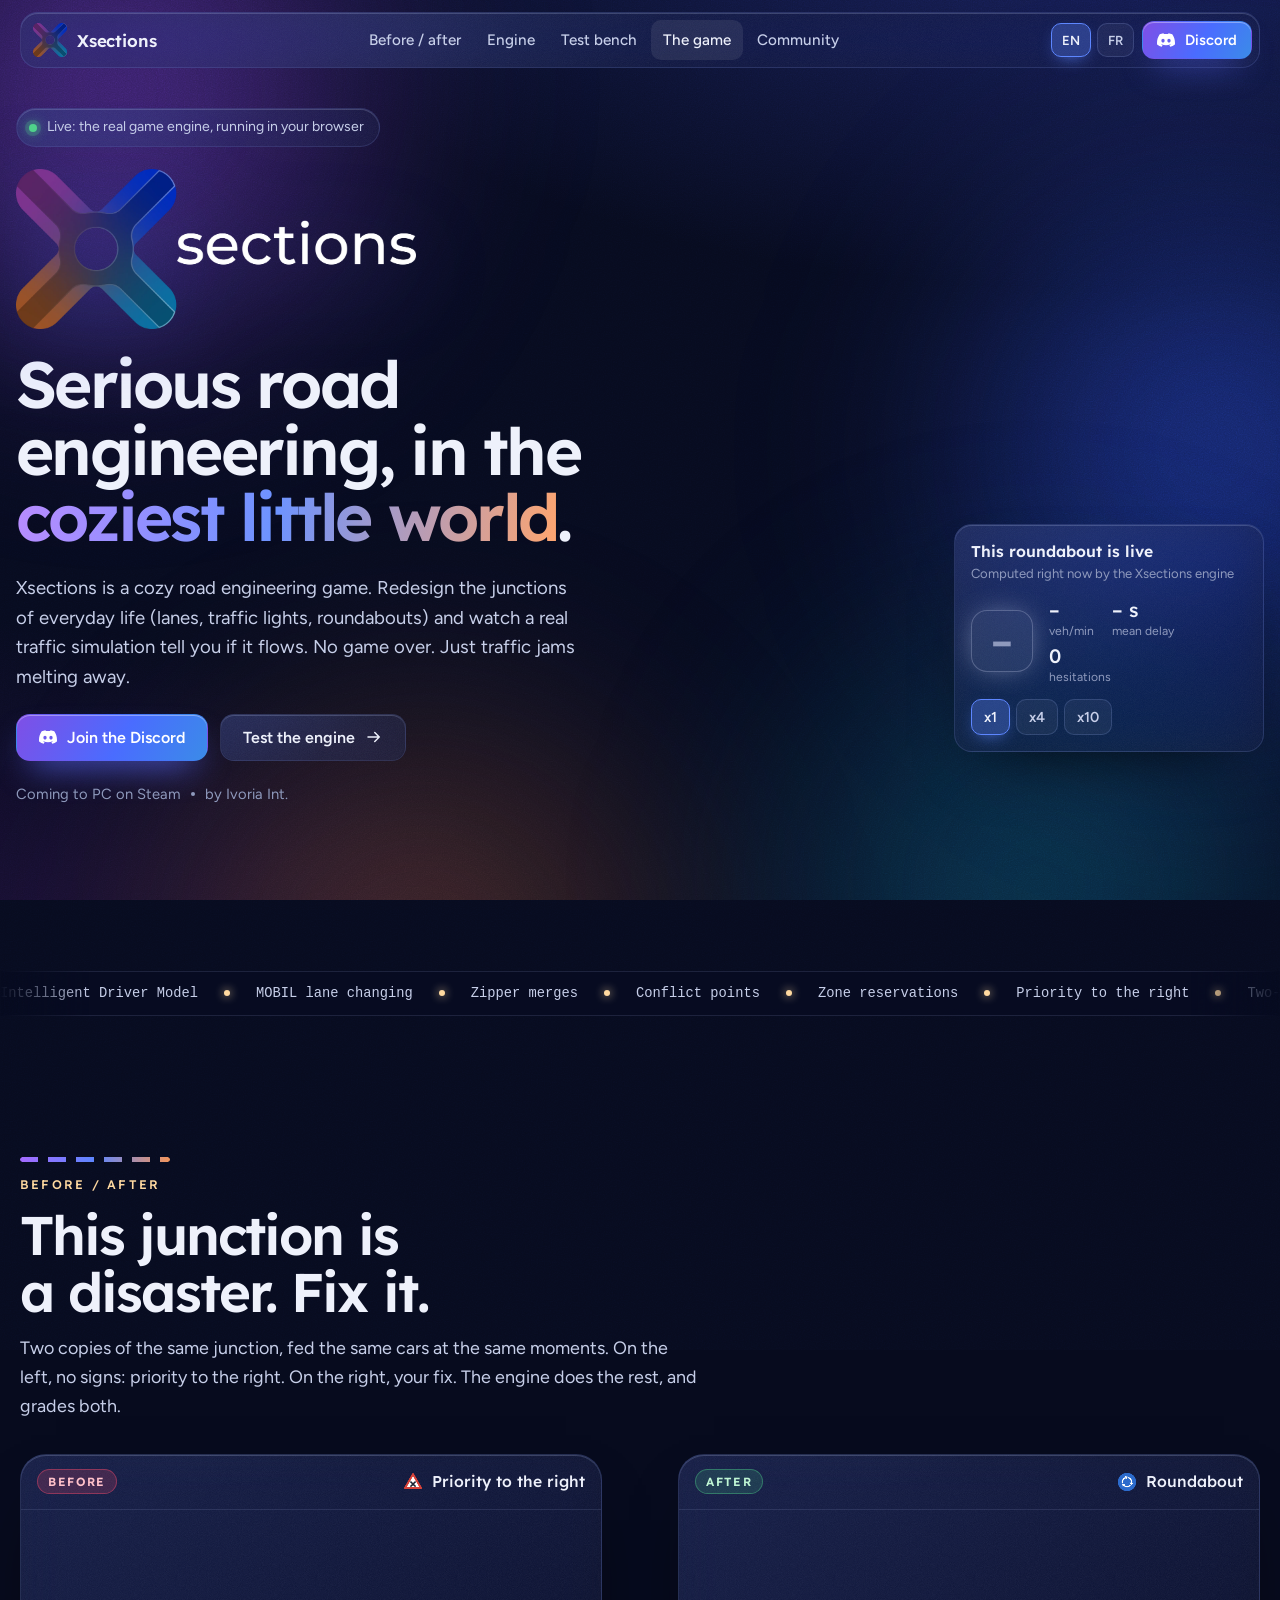
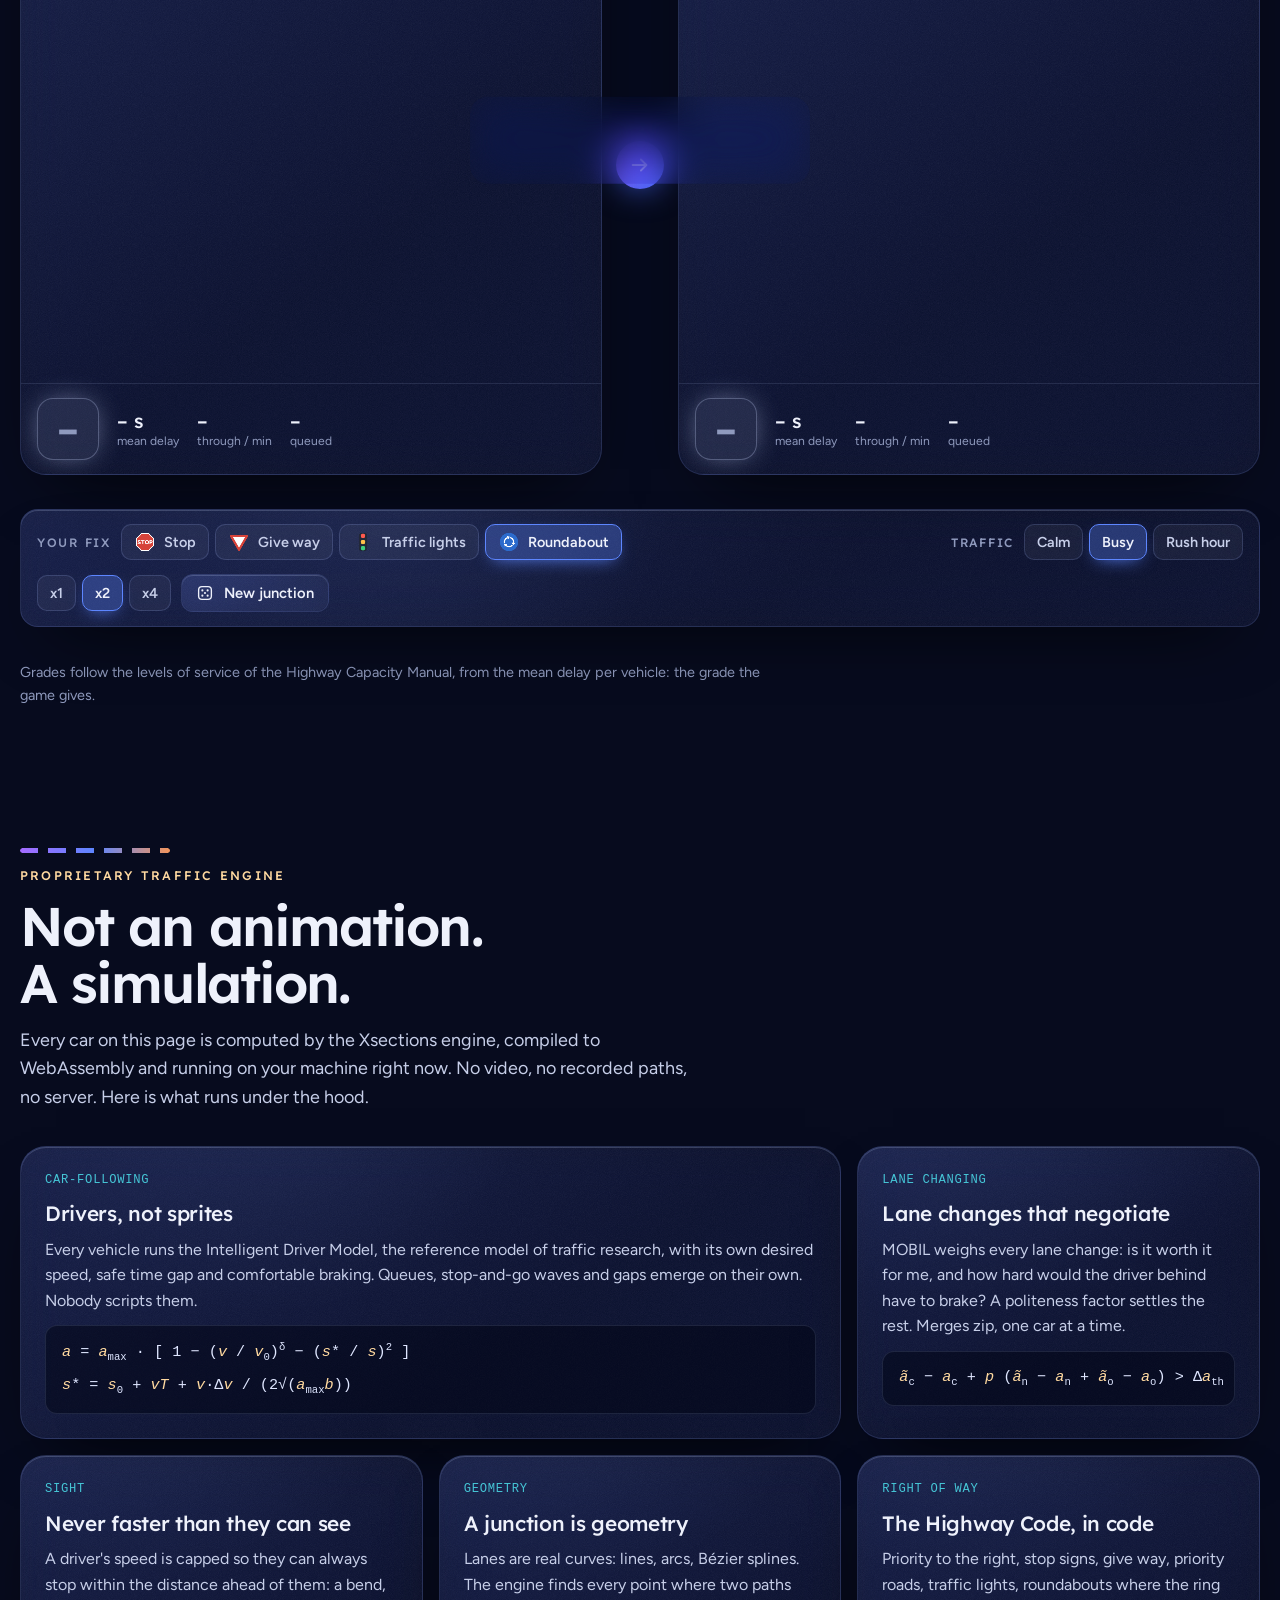
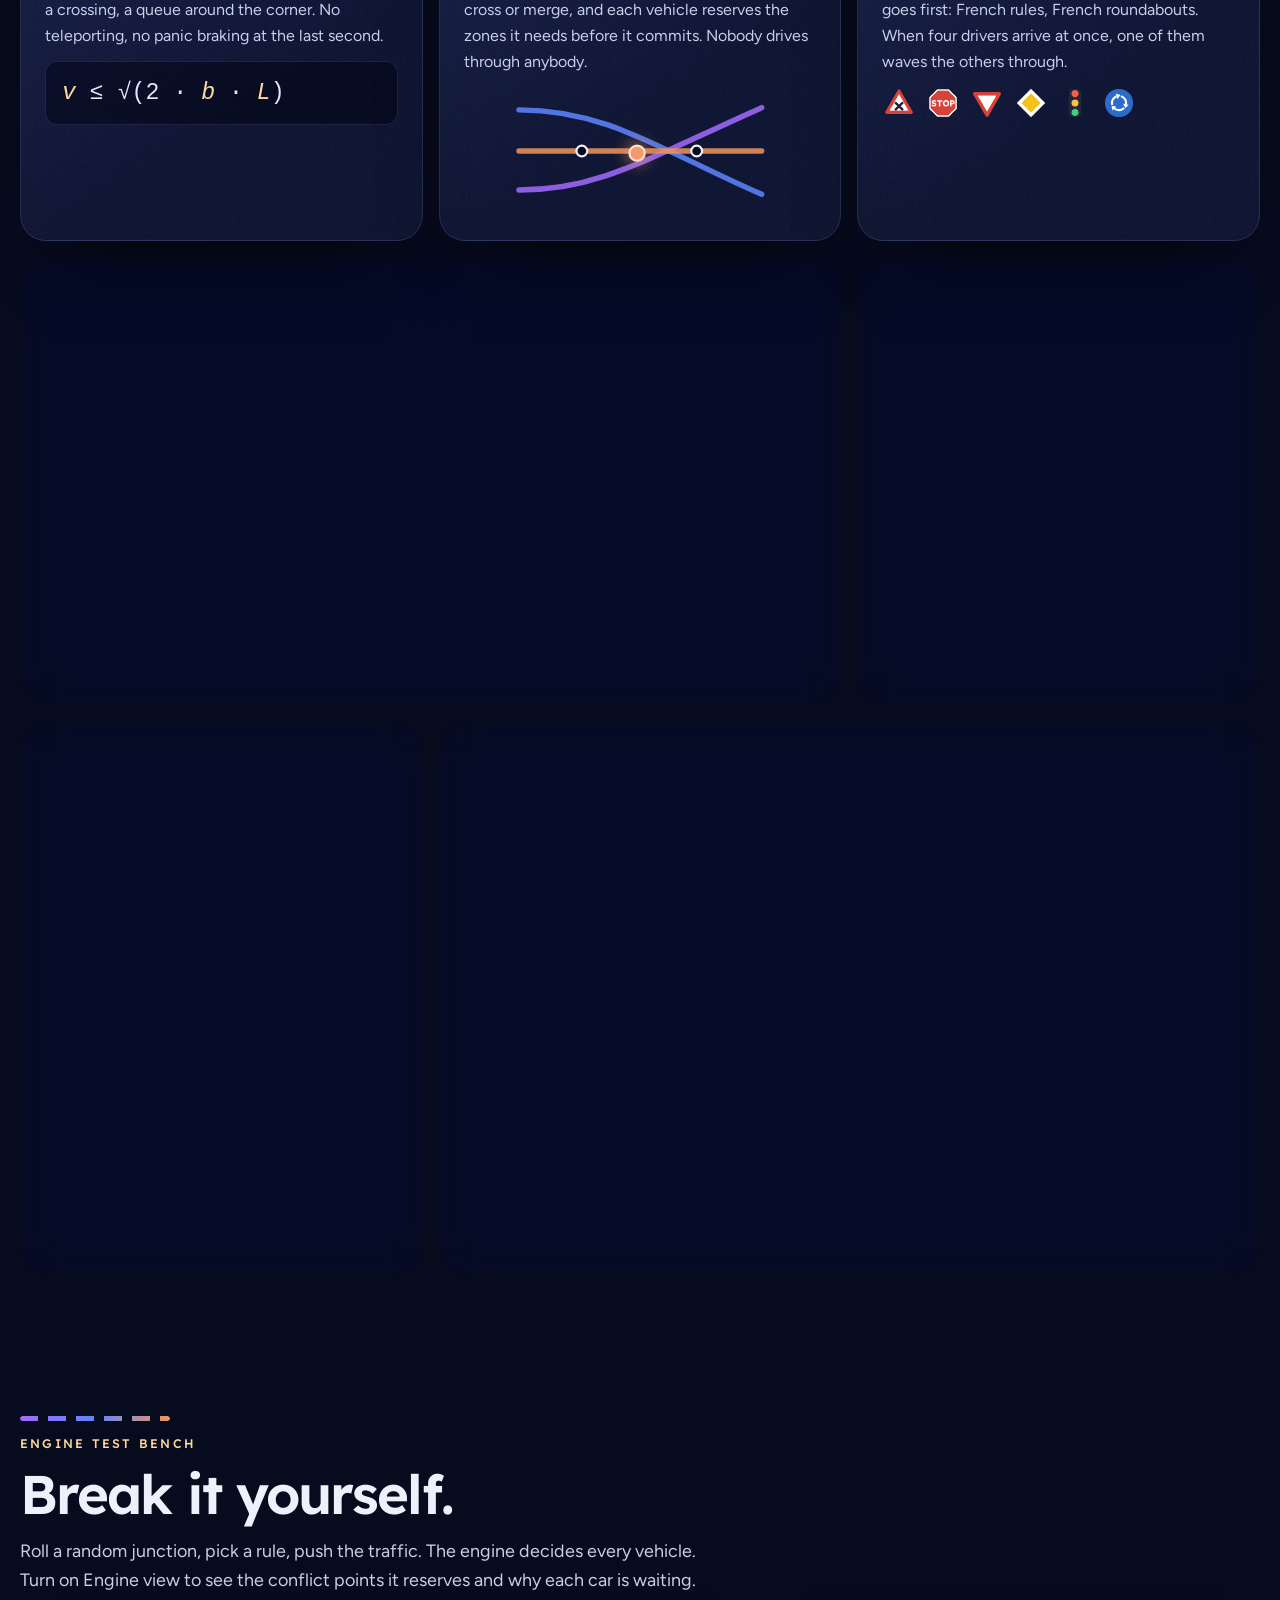
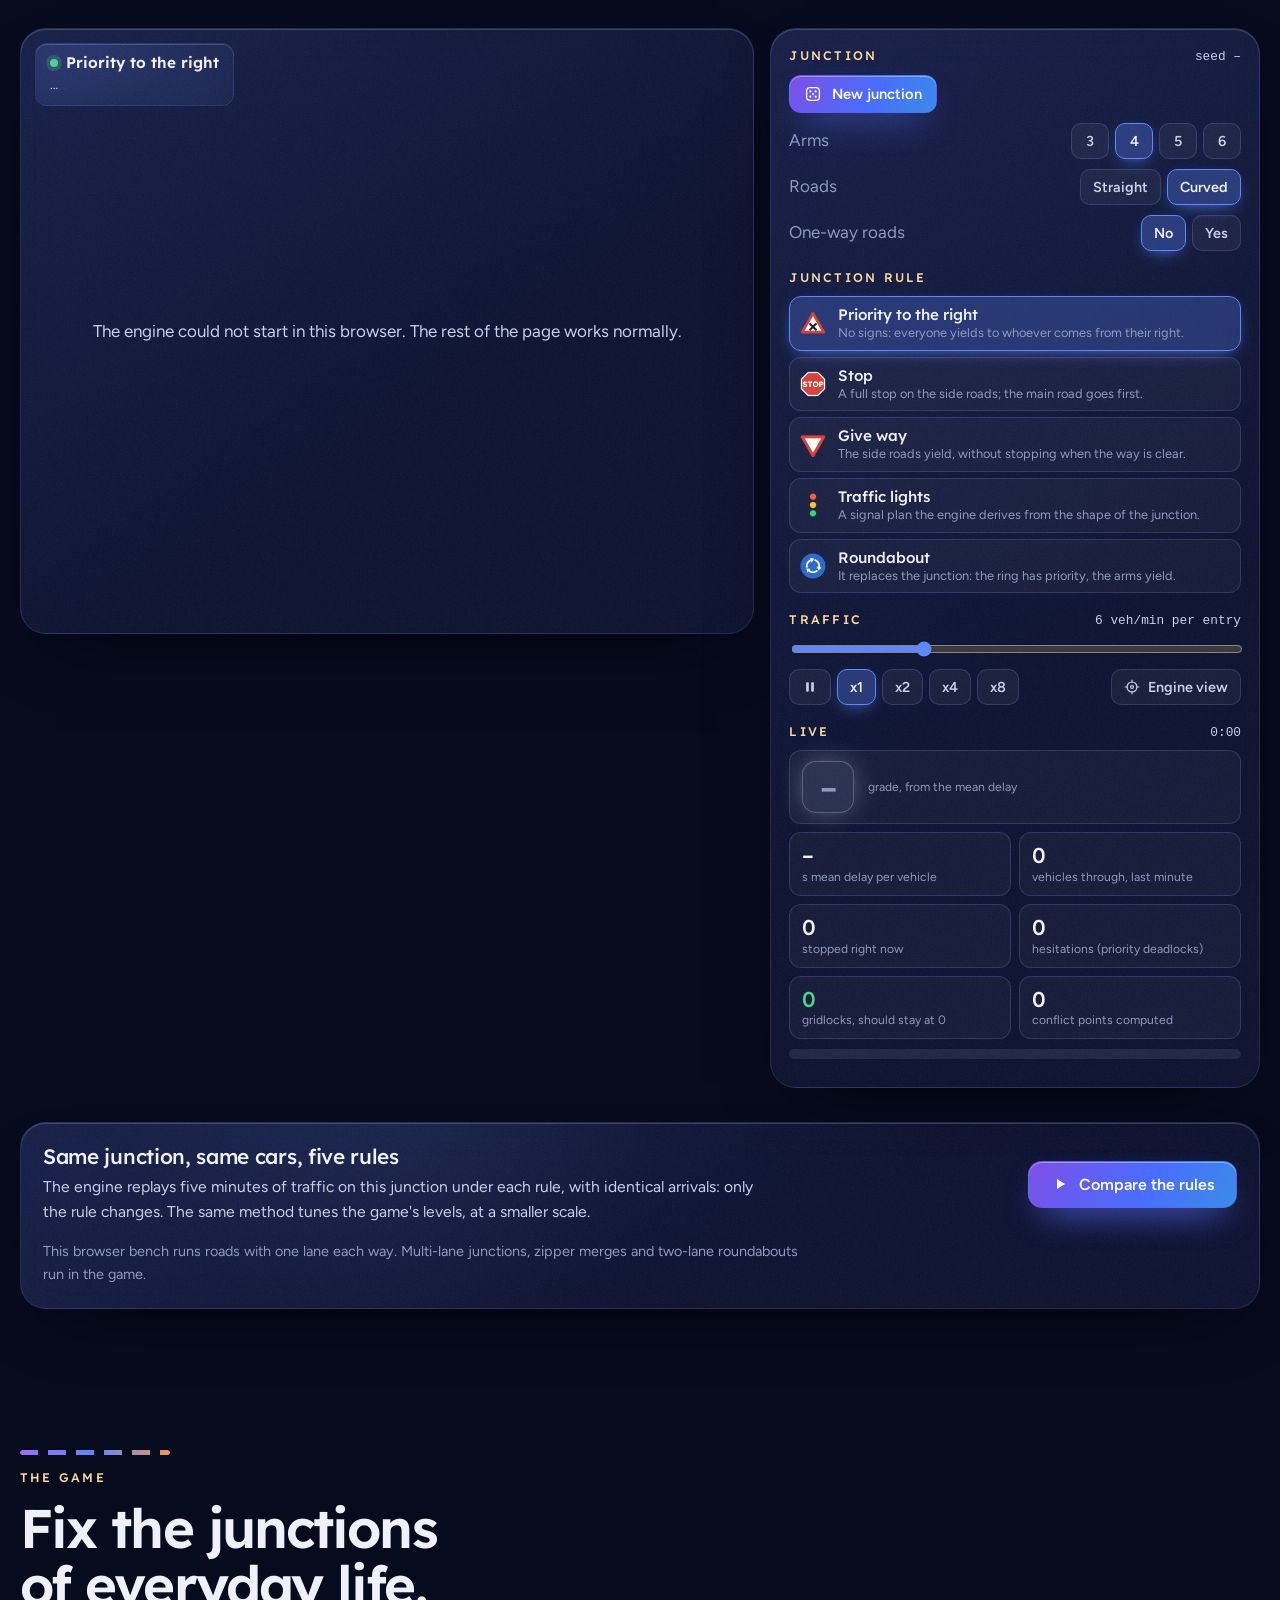
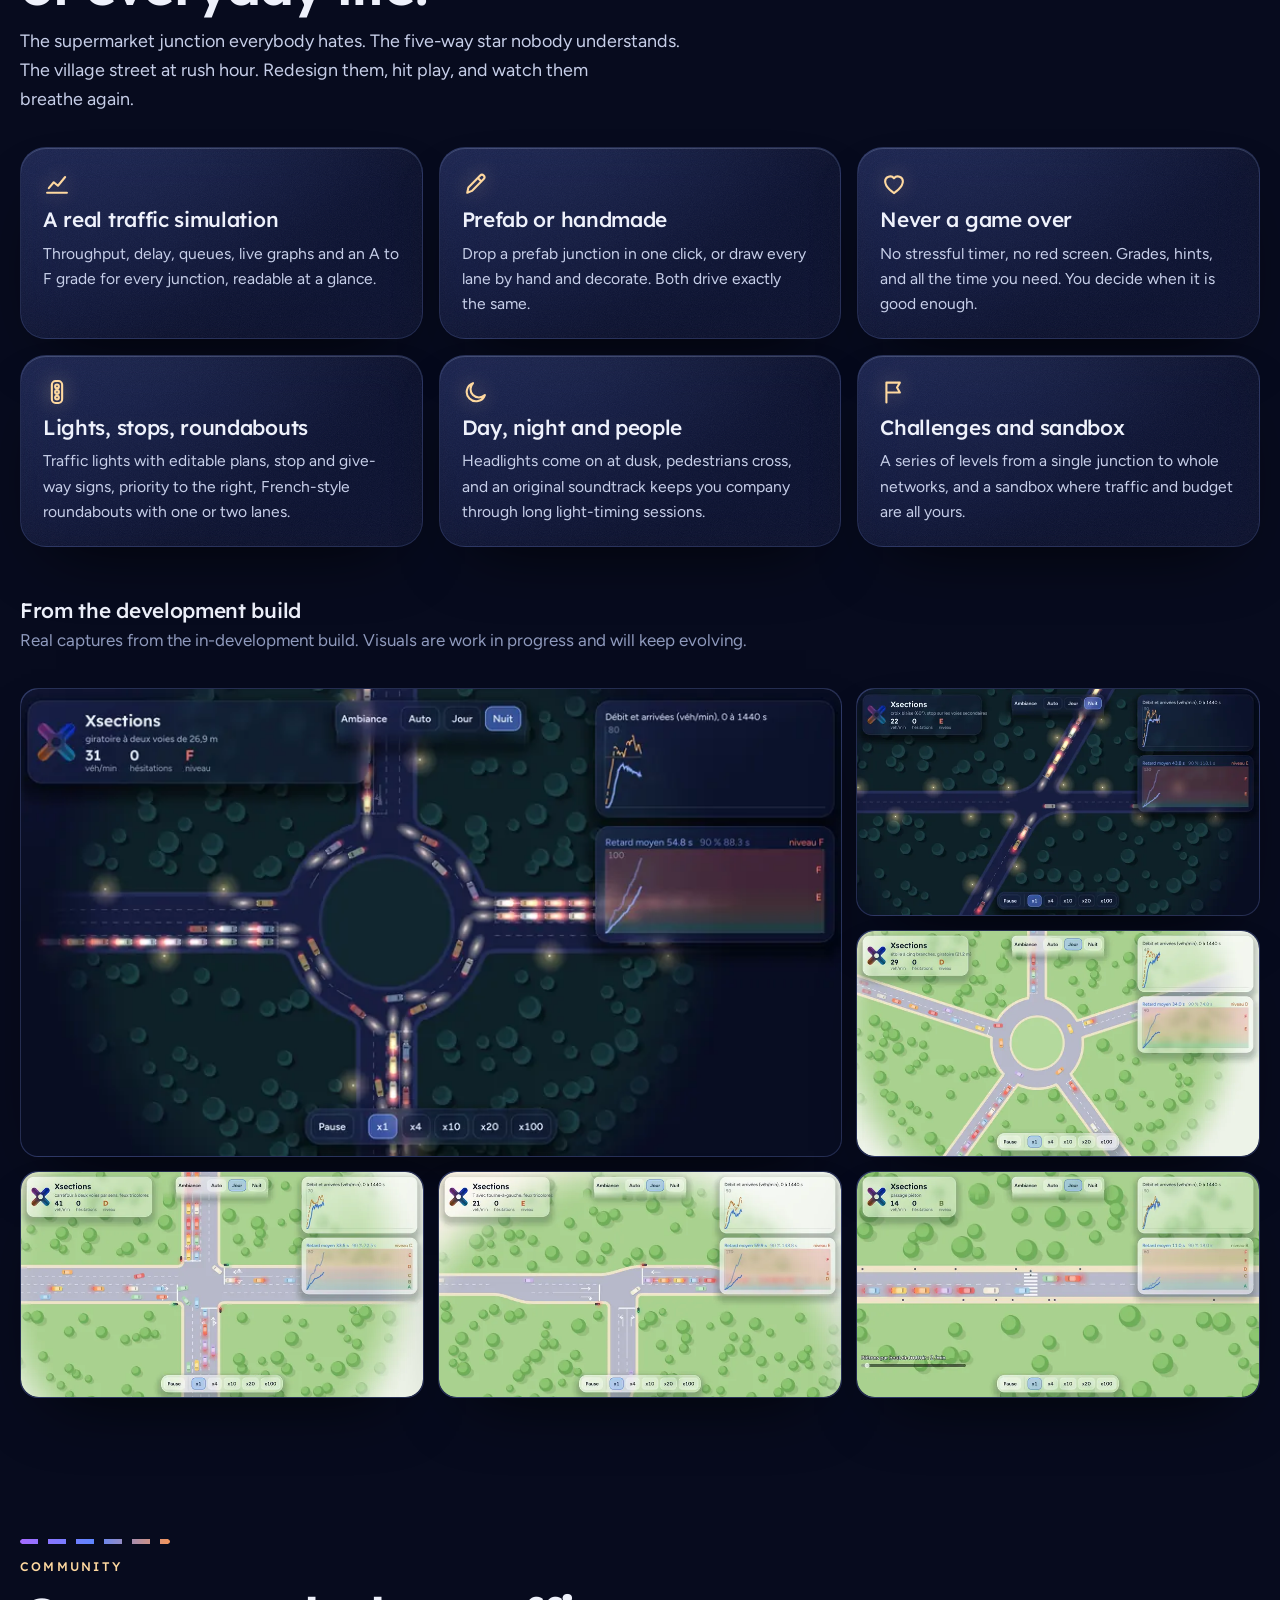
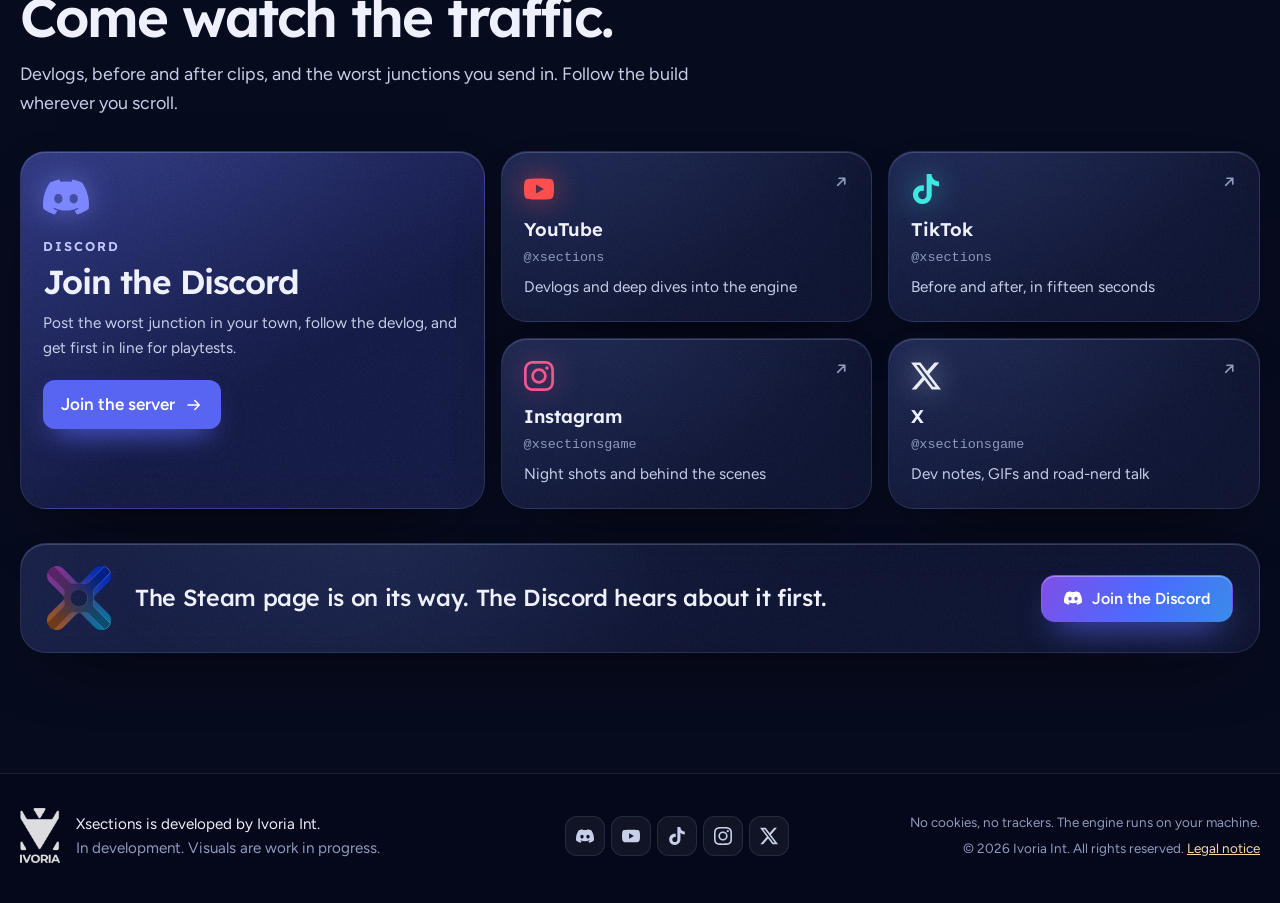
==== index.html @ 9b9a0ca5 "xsections.co" ====
<!doctype html>
<html lang="en">
<head>
<meta charset="utf-8">
<meta name="viewport" content="width=device-width, initial-scale=1, viewport-fit=cover">
<title>Xsections · Serious road engineering, in the coziest little world</title>
<meta name="description" content="A cozy road engineering game powered by a real traffic simulation engine. Redesign everyday junctions and watch the jam melt away. Try the engine live in your browser.">
<meta name="theme-color" content="#070b1e">
<meta name="color-scheme" content="dark">
<link rel="canonical" href="https://xsections.co/">
<link rel="icon" href="favicon.ico" sizes="any">
<link rel="icon" type="image/png" sizes="32x32" href="favicon-32.png">
<link rel="apple-touch-icon" href="apple-touch-icon.png">
<link rel="manifest" href="site.webmanifest">
<meta property="og:type" content="website">
<meta property="og:site_name" content="Xsections">
<meta property="og:title" content="Xsections">
<meta property="og:description" content="Serious road engineering, in the coziest little world. Try the real traffic engine live in your browser.">
<meta property="og:url" content="https://xsections.co/">
<meta property="og:image" content="https://xsections.co/img/og-image.jpg">
<meta property="og:image:width" content="1200">
<meta property="og:image:height" content="630">
<meta property="og:image:alt" content="The Xsections logo over a two-lane roundabout at night">
<meta property="og:locale" content="en_US">
<meta property="og:locale:alternate" content="fr_FR">
<meta name="twitter:card" content="summary_large_image">
<meta name="twitter:site" content="@xsectionsgame">
<link rel="preload" href="fonts/lexend-latin-normal.woff2" as="font" type="font/woff2" crossorigin>
<link rel="preload" href="fonts/figtree-latin-normal.woff2" as="font" type="font/woff2" crossorigin>
<link rel="stylesheet" href="assets/site.css">
<script type="application/ld+json">{"@context": "https://schema.org", "@type": "VideoGame", "name": "Xsections", "url": "https://xsections.co/", "image": "https://xsections.co/img/og-image.jpg", "description": "A cozy road engineering game powered by a real traffic simulation engine. Redesign everyday junctions and watch the jam melt away. Try the engine live in your browser.", "genre": ["Simulation", "Puzzle", "Strategy"], "gamePlatform": "PC", "operatingSystem": "Windows", "inLanguage": ["en", "fr"], "author": {"@type": "Organization", "name": "Ivoria Int."}, "publisher": {"@type": "Organization", "name": "Ivoria Int."}, "sameAs": ["https://www.youtube.com/@xsections", "https://www.tiktok.com/@xsections", "https://www.instagram.com/xsectionsgame/", "https://x.com/xsectionsgame", "https://discord.gg/GJtPFErEtj"]}</script>
<script src="config.js"></script>
<script src="assets/i18n.js" defer></script>
<script src="assets/site.js" defer></script>
</head>
<body>
<svg class="defs" aria-hidden="true" focusable="false">
  <defs>
    <symbol id="b-youtube" viewBox="0 0 24 24"><path fill="currentColor" d="M23.498 6.186a3.016 3.016 0 0 0-2.122-2.136C19.505 3.545 12 3.545 12 3.545s-7.505 0-9.377.505A3.017 3.017 0 0 0 .502 6.186C0 8.07 0 12 0 12s0 3.93.502 5.814a3.016 3.016 0 0 0 2.122 2.136c1.871.505 9.376.505 9.376.505s7.505 0 9.377-.505a3.015 3.015 0 0 0 2.122-2.136C24 15.93 24 12 24 12s0-3.93-.502-5.814zM9.545 15.568V8.432L15.818 12l-6.273 3.568z"/></symbol>
<symbol id="b-instagram" viewBox="0 0 24 24"><path fill="currentColor" d="M7.0301.084c-1.2768.0602-2.1487.264-2.911.5634-.7888.3075-1.4575.72-2.1228 1.3877-.6652.6677-1.075 1.3368-1.3802 2.127-.2954.7638-.4956 1.6365-.552 2.914-.0564 1.2775-.0689 1.6882-.0626 4.947.0062 3.2586.0206 3.6671.0825 4.9473.061 1.2765.264 2.1482.5635 2.9107.308.7889.72 1.4573 1.388 2.1228.6679.6655 1.3365 1.0743 2.1285 1.38.7632.295 1.6361.4961 2.9134.552 1.2773.056 1.6884.069 4.9462.0627 3.2578-.0062 3.668-.0207 4.9478-.0814 1.28-.0607 2.147-.2652 2.9098-.5633.7889-.3086 1.4578-.72 2.1228-1.3881.665-.6682 1.0745-1.3378 1.3795-2.1284.2957-.7632.4966-1.636.552-2.9124.056-1.2809.0692-1.6898.063-4.948-.0063-3.2583-.021-3.6668-.0817-4.9465-.0607-1.2797-.264-2.1487-.5633-2.9117-.3084-.7889-.72-1.4568-1.3876-2.1228C21.2982 1.33 20.628.9208 19.8378.6165 19.074.321 18.2017.1197 16.9244.0645 15.6471.0093 15.236-.005 11.977.0014 8.718.0076 8.31.0215 7.0301.0839m.1402 21.6932c-1.17-.0509-1.8053-.2453-2.2287-.408-.5606-.216-.96-.4771-1.3819-.895-.422-.4178-.6811-.8186-.9-1.378-.1644-.4234-.3624-1.058-.4171-2.228-.0595-1.2645-.072-1.6442-.079-4.848-.007-3.2037.0053-3.583.0607-4.848.05-1.169.2456-1.805.408-2.2282.216-.5613.4762-.96.895-1.3816.4188-.4217.8184-.6814 1.3783-.9003.423-.1651 1.0575-.3614 2.227-.4171 1.2655-.06 1.6447-.072 4.848-.079 3.2033-.007 3.5835.005 4.8495.0608 1.169.0508 1.8053.2445 2.228.408.5608.216.96.4754 1.3816.895.4217.4194.6816.8176.9005 1.3787.1653.4217.3617 1.056.4169 2.2263.0602 1.2655.0739 1.645.0796 4.848.0058 3.203-.0055 3.5834-.061 4.848-.051 1.17-.245 1.8055-.408 2.2294-.216.5604-.4763.96-.8954 1.3814-.419.4215-.8181.6811-1.3783.9-.4224.1649-1.0577.3617-2.2262.4174-1.2656.0595-1.6448.072-4.8493.079-3.2045.007-3.5825-.006-4.848-.0608M16.953 5.5864A1.44 1.44 0 1 0 18.39 4.144a1.44 1.44 0 0 0-1.437 1.4424M5.8385 12.012c.0067 3.4032 2.7706 6.1557 6.173 6.1493 3.4026-.0065 6.157-2.7701 6.1506-6.1733-.0065-3.4032-2.771-6.1565-6.174-6.1498-3.403.0067-6.156 2.771-6.1496 6.1738M8 12.0077a4 4 0 1 1 4.008 3.9921A3.9996 3.9996 0 0 1 8 12.0077"/></symbol>
<symbol id="b-tiktok" viewBox="0 0 24 24"><path fill="currentColor" d="M12.525.02c1.31-.02 2.61-.01 3.91-.02.08 1.53.63 3.09 1.75 4.17 1.12 1.11 2.7 1.62 4.24 1.79v4.03c-1.44-.05-2.89-.35-4.2-.97-.57-.26-1.1-.59-1.62-.93-.01 2.92.01 5.84-.02 8.75-.08 1.4-.54 2.79-1.35 3.94-1.31 1.92-3.58 3.17-5.91 3.21-1.43.08-2.86-.31-4.08-1.03-2.02-1.19-3.44-3.37-3.65-5.71-.02-.5-.03-1-.01-1.49.18-1.9 1.12-3.72 2.58-4.96 1.66-1.44 3.98-2.13 6.15-1.72.02 1.48-.04 2.96-.04 4.44-.99-.32-2.15-.23-3.02.37-.63.41-1.11 1.04-1.36 1.75-.21.51-.15 1.07-.14 1.61.24 1.64 1.82 3.02 3.5 2.87 1.12-.01 2.19-.66 2.77-1.61.19-.33.4-.67.41-1.06.1-1.79.06-3.57.07-5.36.01-4.03-.01-8.05.02-12.07z"/></symbol>
<symbol id="b-x" viewBox="0 0 24 24"><path fill="currentColor" d="M18.901 1.153h3.68l-8.04 9.19L24 22.846h-7.406l-5.8-7.584-6.638 7.584H.474l8.6-9.83L0 1.154h7.594l5.243 6.932ZM17.61 20.644h2.039L6.486 3.24H4.298Z"/></symbol>
<symbol id="b-discord" viewBox="0 0 24 24"><path fill="currentColor" d="M20.317 4.3698a19.7913 19.7913 0 00-4.8851-1.5152.0741.0741 0 00-.0785.0371c-.211.3753-.4447.8648-.6083 1.2495-1.8447-.2762-3.68-.2762-5.4868 0-.1636-.3933-.4058-.8742-.6177-1.2495a.077.077 0 00-.0785-.037 19.7363 19.7363 0 00-4.8852 1.515.0699.0699 0 00-.0321.0277C.5334 9.0458-.319 13.5799.0992 18.0578a.0824.0824 0 00.0312.0561c2.0528 1.5076 4.0413 2.4228 5.9929 3.0294a.0777.0777 0 00.0842-.0276c.4616-.6304.8731-1.2952 1.226-1.9942a.076.076 0 00-.0416-.1057c-.6528-.2476-1.2743-.5495-1.8722-.8923a.077.077 0 01-.0076-.1277c.1258-.0943.2517-.1923.3718-.2914a.0743.0743 0 01.0776-.0105c3.9278 1.7933 8.18 1.7933 12.0614 0a.0739.0739 0 01.0785.0095c.1202.099.246.1981.3728.2924a.077.077 0 01-.0066.1276 12.2986 12.2986 0 01-1.873.8914.0766.0766 0 00-.0407.1067c.3604.698.7719 1.3628 1.225 1.9932a.076.076 0 00.0842.0286c1.961-.6067 3.9495-1.5219 6.0023-3.0294a.077.077 0 00.0313-.0552c.5004-5.177-.8382-9.6739-3.5485-13.6604a.061.061 0 00-.0312-.0286zM8.02 15.3312c-1.1825 0-2.1569-1.0857-2.1569-2.419 0-1.3332.9555-2.4189 2.157-2.4189 1.2108 0 2.1757 1.0952 2.1568 2.419 0 1.3332-.9555 2.4189-2.1569 2.4189zm7.9748 0c-1.1825 0-2.1569-1.0857-2.1569-2.419 0-1.3332.9554-2.4189 2.1569-2.4189 1.2108 0 2.1757 1.0952 2.1568 2.419 0 1.3332-.946 2.4189-2.1568 2.4189Z"/></symbol>
<symbol id="b-steam" viewBox="0 0 24 24"><path fill="currentColor" d="M11.979 0C5.678 0 .511 4.86.022 11.037l6.432 2.658c.545-.371 1.203-.59 1.912-.59.063 0 .125.004.188.006l2.861-4.142V8.91c0-2.495 2.028-4.524 4.524-4.524 2.494 0 4.524 2.031 4.524 4.527s-2.03 4.525-4.524 4.525h-.105l-4.076 2.911c0 .052.004.105.004.159 0 1.875-1.515 3.396-3.39 3.396-1.635 0-3.016-1.173-3.331-2.727L.436 15.27C1.862 20.307 6.486 24 11.979 24c6.627 0 11.999-5.373 11.999-12S18.605 0 11.979 0zM7.54 18.21l-1.473-.61c.262.543.714.999 1.314 1.25 1.297.539 2.793-.076 3.332-1.375.263-.63.264-1.319.005-1.949s-.75-1.121-1.377-1.383c-.624-.26-1.29-.249-1.878-.03l1.523.63c.956.4 1.409 1.5 1.009 2.455-.397.957-1.497 1.41-2.454 1.012H7.54zm11.415-9.303c0-1.662-1.353-3.015-3.015-3.015-1.665 0-3.015 1.353-3.015 3.015 0 1.665 1.35 3.015 3.015 3.015 1.663 0 3.015-1.35 3.015-3.015zm-5.273-.005c0-1.252 1.013-2.266 2.265-2.266 1.249 0 2.266 1.014 2.266 2.266 0 1.251-1.017 2.265-2.266 2.265-1.253 0-2.265-1.014-2.265-2.265z"/></symbol>
    <symbol id="i-dice" viewBox="0 0 24 24"><rect x="3.5" y="3.5" width="17" height="17" rx="4.5" fill="none" stroke="currentColor" stroke-width="1.8"/><circle cx="8.5" cy="8.5" r="1.4" fill="currentColor"/><circle cx="15.5" cy="8.5" r="1.4" fill="currentColor"/><circle cx="12" cy="12" r="1.4" fill="currentColor"/><circle cx="8.5" cy="15.5" r="1.4" fill="currentColor"/><circle cx="15.5" cy="15.5" r="1.4" fill="currentColor"/></symbol>
    <symbol id="i-scope" viewBox="0 0 24 24"><g fill="none" stroke="currentColor" stroke-width="1.8" stroke-linecap="round"><circle cx="12" cy="12" r="7.5"/><circle cx="12" cy="12" r="2.2"/><path d="M12 1.8v3.6M12 18.6v3.6M1.8 12h3.6M18.6 12h3.6"/></g></symbol>
    <symbol id="i-play" viewBox="0 0 24 24"><path d="M8 5.2v13.6L18.8 12z" fill="currentColor"/></symbol>
    <symbol id="i-pause" viewBox="0 0 24 24"><rect x="6.2" y="5" width="4" height="14" rx="1.2" fill="currentColor"/><rect x="13.8" y="5" width="4" height="14" rx="1.2" fill="currentColor"/></symbol>
    <symbol id="i-menu" viewBox="0 0 24 24"><path d="M4 7h16M4 12h16M4 17h16" fill="none" stroke="currentColor" stroke-width="2" stroke-linecap="round"/></symbol>
    <symbol id="i-close" viewBox="0 0 24 24"><path d="M6 6l12 12M18 6L6 18" fill="none" stroke="currentColor" stroke-width="2" stroke-linecap="round"/></symbol>
    <symbol id="i-arrow" viewBox="0 0 24 24"><path d="M4 12h15M13 6l6 6-6 6" fill="none" stroke="currentColor" stroke-width="2" stroke-linecap="round" stroke-linejoin="round"/></symbol>
    <symbol id="i-left" viewBox="0 0 24 24"><path d="M15 5l-7 7 7 7" fill="none" stroke="currentColor" stroke-width="2" stroke-linecap="round" stroke-linejoin="round"/></symbol>
    <symbol id="i-right" viewBox="0 0 24 24"><path d="M9 5l7 7-7 7" fill="none" stroke="currentColor" stroke-width="2" stroke-linecap="round" stroke-linejoin="round"/></symbol>
    <symbol id="i-chart" viewBox="0 0 24 24"><path d="M3.5 19.5h17M5 15.5l4.2-5 3.6 3 6.2-7.5" fill="none" stroke="currentColor" stroke-width="1.8" stroke-linecap="round" stroke-linejoin="round"/></symbol>
    <symbol id="i-pencil" viewBox="0 0 24 24"><path d="M4.5 19.5l1-4.6L15.6 4.8a2.1 2.1 0 0 1 3 3L8.5 17.9zM13.6 6.8l3 3" fill="none" stroke="currentColor" stroke-width="1.8" stroke-linecap="round" stroke-linejoin="round"/></symbol>
    <symbol id="i-heart" viewBox="0 0 24 24"><path d="M12 19.8s-7.6-4.6-7.6-10.1A4.3 4.3 0 0 1 12 7.1a4.3 4.3 0 0 1 7.6 2.6c0 5.5-7.6 10.1-7.6 10.1z" fill="none" stroke="currentColor" stroke-width="1.8" stroke-linejoin="round"/></symbol>
    <symbol id="i-light" viewBox="0 0 24 24"><g fill="none" stroke="currentColor" stroke-width="1.8"><rect x="7.6" y="2.6" width="8.8" height="18.8" rx="3.2"/><circle cx="12" cy="7.2" r="1.6"/><circle cx="12" cy="12" r="1.6"/><circle cx="12" cy="16.8" r="1.6"/></g></symbol>
    <symbol id="i-moon" viewBox="0 0 24 24"><path d="M19.6 14.6A8 8 0 1 1 9.4 4.4a6.4 6.4 0 0 0 10.2 10.2z" fill="none" stroke="currentColor" stroke-width="1.8" stroke-linejoin="round"/></symbol>
    <symbol id="i-flag" viewBox="0 0 24 24"><path d="M5.5 21V3.8M5.5 4h11.5l-2.4 4.2L17 12.4H5.5" fill="none" stroke="currentColor" stroke-width="1.8" stroke-linecap="round" stroke-linejoin="round"/></symbol>
    <symbol id="i-out" viewBox="0 0 24 24"><path d="M8 16L16.5 7.5M9.5 7.5h7v7" fill="none" stroke="currentColor" stroke-width="2" stroke-linecap="round" stroke-linejoin="round"/></symbol>
  </defs>
</svg>

<div class="sky" aria-hidden="true"><i class="blob b1"></i><i class="blob b2"></i><i class="blob b3"></i><i class="blob b4"></i></div>
<div class="grain" aria-hidden="true"></div>

<header class="nav-wrap">
  <nav class="nav glass" aria-label="Main" data-i18n-attr="aria-label:nav.label">
    <a class="brand" href="#top" aria-label="Xsections, back to the top" data-i18n-attr="aria-label:nav.home"><img src="img/brand/x-night-128.png" alt="" width="34" height="34"><span>Xsections</span></a>
    <div class="nav-links" id="nav-links">
      <a href="#fix" data-i18n="nav.fix">Before / after</a>
      <a href="#engine" data-i18n="nav.engine">Engine</a>
      <a href="#bench" data-i18n="nav.bench">Test bench</a>
      <a href="#game" data-i18n="nav.game">The game</a>
      <a href="#community" data-i18n="nav.community">Community</a>
    </div>
    <div class="nav-end">
      <div class="seg lang" role="group" aria-label="Language" data-i18n-attr="aria-label:nav.lang">
        <button type="button" data-lang="en" aria-pressed="true" lang="en">EN</button>
        <button type="button" data-lang="fr" aria-pressed="false" lang="fr">FR</button>
      </div>
      <a class="btn primary sm" data-steam href="#" target="_blank" rel="noopener"><svg aria-hidden="true"><use href="#b-steam"/></svg><span data-i18n="nav.wishlist">Wishlist</span></a>
      <a class="btn primary sm" data-nosteam href="https://discord.gg/GJtPFErEtj" target="_blank" rel="noopener"><svg aria-hidden="true"><use href="#b-discord"/></svg><span>Discord</span></a>
      <button type="button" class="menu-btn" id="menu-btn" aria-expanded="false" aria-controls="nav-links" aria-label="Menu"><svg aria-hidden="true"><use href="#i-menu"/></svg></button>
    </div>
  </nav>
</header>

<main id="top">

  <!-- ============ hero: the live engine ============ -->
  <section class="hero" id="hero" aria-labelledby="t-hero">
    <div class="hero-copy">
      <p class="live-chip glass"><i aria-hidden="true"></i><span data-i18n="hero.chip">Live: the real game engine, running in your browser</span></p>
      <p class="logo"><img src="img/brand/logotype-night.webp" width="1200" height="481" alt="Xsections"></p>
      <h1 id="t-hero" data-i18n="hero.thesis">Serious road engineering, in the <em>coziest little world</em>.</h1>
      <p class="lead" data-i18n="hero.lead">Xsections is a cozy road engineering game. Redesign the junctions of everyday life (lanes, traffic lights, roundabouts) and watch a real traffic simulation tell you if it flows. No game over. Just traffic jams melting away.</p>
      <div class="cta-row">
        <a class="btn primary" data-steam href="#" target="_blank" rel="noopener"><svg aria-hidden="true"><use href="#b-steam"/></svg><span data-i18n="cta.wishlist">Wishlist on Steam</span></a>
        <a class="btn primary" data-nosteam href="https://discord.gg/GJtPFErEtj" target="_blank" rel="noopener"><svg aria-hidden="true"><use href="#b-discord"/></svg><span data-i18n="cta.discord">Join the Discord</span></a>
        <a class="btn glass" href="#bench"><span data-i18n="cta.test">Test the engine</span><svg aria-hidden="true"><use href="#i-arrow"/></svg></a>
      </div>
      <p class="platform"><span data-i18n="hero.platform">Coming to PC on Steam</span><span class="dot" aria-hidden="true"></span><span data-i18n="hero.studio">by Ivoria Int.</span></p>
    </div>

    <div class="hero-stage" id="hero-stage">
      <canvas id="hero-sim" aria-label="A roundabout simulated live by the Xsections engine" data-i18n-attr="aria-label:hero.canvas"></canvas>
      <aside class="hero-hud glass" aria-label="Live figures of this roundabout" data-i18n-attr="aria-label:hud.label">
        <header>
          <b data-i18n="hud.title">This roundabout is live</b>
          <span data-i18n="hud.sub">Computed right now by the Xsections engine</span>
        </header>
        <div class="hud-body">
          <div class="grade" id="hh-grade" data-level="">–</div>
          <dl class="figs">
            <div><dt data-i18n="u.vpm">veh/min</dt><dd id="hh-flow">–</dd></div>
            <div><dt data-i18n="u.delay">mean delay</dt><dd><span id="hh-delay">–</span> s</dd></div>
            <div><dt data-i18n="u.hes">hesitations</dt><dd id="hh-hes">0</dd></div>
          </dl>
        </div>
        <div class="seg speed" role="group" aria-label="Simulation speed" data-i18n-attr="aria-label:u.speed">
          <button type="button" data-hspeed="1" aria-pressed="true">x1</button>
          <button type="button" data-hspeed="4" aria-pressed="false">x4</button>
          <button type="button" data-hspeed="10" aria-pressed="false">x10</button>
        </div>
      </aside>
    </div>
  </section>

  <div class="ticker" aria-hidden="true"><div class="ticker-track" id="ticker"></div></div>

  <!-- ============ before / after ============ -->
  <section class="block" id="fix" aria-labelledby="t-fix">
    <header class="head">
      <div class="lane-mark" aria-hidden="true"></div>
      <p class="eyebrow" data-i18n="fix.eyebrow">Before / after</p>
      <h2 id="t-fix" data-i18n="fix.title">This junction is a disaster. Fix it.</h2>
      <p data-i18n="fix.lead">Two copies of the same junction, fed the same cars at the same moments. On the left, no signs: priority to the right. On the right, your fix. The engine does the rest, and grades both.</p>
    </header>

    <div class="duel" id="duel">
      <article class="duel-side glass" aria-label="Before" data-i18n-attr="aria-label:fix.before">
        <header class="duel-head">
          <span class="tag before" data-i18n="fix.before">Before</span>
          <span class="duel-rule"><canvas class="sign" data-sign="0" aria-hidden="true"></canvas><b data-i18n="rule.0">Priority to the right</b></span>
        </header>
        <div class="duel-view"><canvas id="duel-a" aria-label="The junction before the fix" data-i18n-attr="aria-label:fix.canvasA"></canvas></div>
        <footer class="duel-score">
          <div class="grade" id="da-grade" data-level="">–</div>
          <dl class="figs">
            <div><dt data-i18n="u.delay">mean delay</dt><dd><span id="da-delay">–</span> s</dd></div>
            <div><dt data-i18n="u.through">through / min</dt><dd id="da-flow">–</dd></div>
            <div><dt data-i18n="u.queued">queued</dt><dd id="da-queue">–</dd></div>
          </dl>
        </footer>
      </article>
      <div class="duel-arrow" aria-hidden="true"><svg><use href="#i-arrow"/></svg></div>
      <article class="duel-side glass after" aria-label="After" data-i18n-attr="aria-label:fix.after">
        <header class="duel-head">
          <span class="tag after" data-i18n="fix.after">After</span>
          <span class="duel-rule"><canvas class="sign" id="db-sign" data-sign="4" aria-hidden="true"></canvas><b id="db-rule">Roundabout</b></span>
        </header>
        <div class="duel-view"><canvas id="duel-b" aria-label="The same junction after the fix" data-i18n-attr="aria-label:fix.canvasB"></canvas></div>
        <footer class="duel-score">
          <div class="grade" id="db-grade" data-level="">–</div>
          <dl class="figs">
            <div><dt data-i18n="u.delay">mean delay</dt><dd><span id="db-delay">–</span> s</dd></div>
            <div><dt data-i18n="u.through">through / min</dt><dd id="db-flow">–</dd></div>
            <div><dt data-i18n="u.queued">queued</dt><dd id="db-queue">–</dd></div>
          </dl>
        </footer>
      </article>
      <div class="duel-msg glass" id="duel-msg"><div class="spin" aria-hidden="true"></div><span id="duel-msg-text" data-i18n="fix.starting">Starting the engine…</span><div class="progress" aria-hidden="true"><i id="duel-progress"></i></div></div>
    </div>

    <div class="duel-controls glass">
      <div class="ctl">
        <span class="ctl-label" data-i18n="fix.yourfix">Your fix</span>
        <div class="seg fixes" role="group" aria-label="Your fix" data-i18n-attr="aria-label:fix.yourfix">
          <button type="button" data-fix="1" aria-pressed="false"><canvas class="sign" data-sign="1" aria-hidden="true"></canvas><span data-i18n="rule.1">Stop</span></button>
          <button type="button" data-fix="2" aria-pressed="false"><canvas class="sign" data-sign="2" aria-hidden="true"></canvas><span data-i18n="rule.2">Give way</span></button>
          <button type="button" data-fix="3" aria-pressed="false"><canvas class="sign" data-sign="3" aria-hidden="true"></canvas><span data-i18n="rule.3">Traffic lights</span></button>
          <button type="button" data-fix="4" aria-pressed="true"><canvas class="sign" data-sign="4" aria-hidden="true"></canvas><span data-i18n="rule.4">Roundabout</span></button>
        </div>
      </div>
      <div class="ctl">
        <span class="ctl-label" data-i18n="fix.traffic">Traffic</span>
        <div class="seg" role="group" aria-label="Traffic" data-i18n-attr="aria-label:fix.traffic">
          <button type="button" data-dflow="4" aria-pressed="false" data-i18n="fix.calm">Calm</button>
          <button type="button" data-dflow="6" aria-pressed="true" data-i18n="fix.busy">Busy</button>
          <button type="button" data-dflow="8" aria-pressed="false" data-i18n="fix.rush">Rush hour</button>
        </div>
      </div>
      <div class="ctl end">
        <div class="seg" role="group" aria-label="Simulation speed" data-i18n-attr="aria-label:u.speed">
          <button type="button" data-dspeed="1" aria-pressed="false">x1</button>
          <button type="button" data-dspeed="2" aria-pressed="true">x2</button>
          <button type="button" data-dspeed="4" aria-pressed="false">x4</button>
        </div>
        <button type="button" class="btn glass sm" id="fix-new"><svg aria-hidden="true"><use href="#i-dice"/></svg><span data-i18n="fix.new">New junction</span></button>
      </div>
    </div>
    <p class="note" data-i18n="fix.note">Grades follow the levels of service of the Highway Capacity Manual, from the mean delay per vehicle: the grade the game gives.</p>
  </section>

  <!-- ============ the engine ============ -->
  <section class="block" id="engine" aria-labelledby="t-engine">
    <header class="head">
      <div class="lane-mark" aria-hidden="true"></div>
      <p class="eyebrow" data-i18n="eng.eyebrow">Proprietary traffic engine</p>
      <h2 id="t-engine" data-i18n="eng.title">Not an animation. A simulation.</h2>
      <p data-i18n="eng.lead">Every car on this page is computed by the Xsections engine, compiled to WebAssembly and running on your machine right now. No video, no recorded paths, no server. Here is what runs under the hood.</p>
    </header>

    <div class="bento">
      <article class="card glass wide">
        <p class="card-label mono" data-i18n="eng.a.label">Car-following</p>
        <h3 data-i18n="eng.a.title">Drivers, not sprites</h3>
        <p data-i18n="eng.a.text">Every vehicle runs the Intelligent Driver Model, the reference model of traffic research, with its own desired speed, safe time gap and comfortable braking. Queues, stop-and-go waves and gaps emerge on their own. Nobody scripts them.</p>
        <div class="formula" role="img" aria-label="Intelligent Driver Model equations">
          <div><var>a</var> = <var>a</var><sub>max</sub> · [ 1 − (<var>v</var> / <var>v</var><sub>0</sub>)<sup>δ</sup> − (<var>s</var>* / <var>s</var>)<sup>2</sup> ]</div>
          <div><var>s</var>* = <var>s</var><sub>0</sub> + <var>v</var><var>T</var> + <var>v</var>·Δ<var>v</var> / (2√(<var>a</var><sub>max</sub><var>b</var>))</div>
        </div>
      </article>

      <article class="card glass">
        <p class="card-label mono" data-i18n="eng.b.label">Lane changing</p>
        <h3 data-i18n="eng.b.title">Lane changes that negotiate</h3>
        <p data-i18n="eng.b.text">MOBIL weighs every lane change: is it worth it for me, and how hard would the driver behind have to brake? A politeness factor settles the rest. Merges zip, one car at a time.</p>
        <div class="formula" role="img" aria-label="MOBIL lane-change criterion">
          <div><var>ã</var><sub>c</sub> − <var>a</var><sub>c</sub> + <var>p</var> (<var>ã</var><sub>n</sub> − <var>a</var><sub>n</sub> + <var>ã</var><sub>o</sub> − <var>a</var><sub>o</sub>) &gt; Δ<var>a</var><sub>th</sub></div>
        </div>
      </article>

      <article class="card glass">
        <p class="card-label mono" data-i18n="eng.c.label">Sight</p>
        <h3 data-i18n="eng.c.title">Never faster than they can see</h3>
        <p data-i18n="eng.c.text">A driver's speed is capped so they can always stop within the distance ahead of them: a bend, a crossing, a queue around the corner. No teleporting, no panic braking at the last second.</p>
        <div class="formula big" role="img" aria-label="speed at most the square root of two times braking times distance"><div><var>v</var> ≤ √(2 · <var>b</var> · <var>L</var>)</div></div>
      </article>

      <article class="card glass">
        <p class="card-label mono" data-i18n="eng.d.label">Geometry</p>
        <h3 data-i18n="eng.d.title">A junction is geometry</h3>
        <p data-i18n="eng.d.text">Lanes are real curves: lines, arcs, Bézier splines. The engine finds every point where two paths cross or merge, and each vehicle reserves the zones it needs before it commits. Nobody drives through anybody.</p>
        <svg class="mini" viewBox="0 0 240 120" role="img" aria-label="Two lane paths crossing at a conflict point">
          <path d="M8 96 C 80 96, 120 70, 232 20" class="p1"/>
          <path d="M8 22 C 90 22, 140 60, 232 100" class="p2"/>
          <path d="M8 60 H 232" class="p3"/>
          <circle cx="117" cy="62" r="7" class="cp held"/>
          <circle cx="66" cy="60" r="5" class="cp"/>
          <circle cx="172" cy="60" r="5" class="cp"/>
        </svg>
      </article>

      <article class="card glass">
        <p class="card-label mono" data-i18n="eng.e.label">Right of way</p>
        <h3 data-i18n="eng.e.title">The Highway Code, in code</h3>
        <p data-i18n="eng.e.text">Priority to the right, stop signs, give way, priority roads, traffic lights, roundabouts where the ring goes first: French rules, French roundabouts. When four drivers arrive at once, one of them waves the others through.</p>
        <div class="signs" aria-hidden="true"><canvas class="sign" data-sign="0"></canvas><canvas class="sign" data-sign="1"></canvas><canvas class="sign" data-sign="2"></canvas><canvas class="sign" data-sign="5"></canvas><canvas class="sign" data-sign="3"></canvas><canvas class="sign" data-sign="4"></canvas></div>
      </article>

      <article class="card glass wide">
        <p class="card-label mono" data-i18n="eng.f.label">Scoring</p>
        <h3 data-i18n="eng.f.title">Graded the way an engineer would</h3>
        <p data-i18n="eng.f.text">Delay is the actual travel time minus the time the same trip takes on an empty road. The mean delay gives a level of service from A to F, with the thresholds traffic engineers use: stricter without lights than with them.</p>
        <div class="los" role="table" aria-label="Level of service thresholds, mean delay in seconds" data-i18n-attr="aria-label:eng.f.table">
          <div class="los-row head" role="row"><span role="columnheader" data-i18n="eng.f.grade">Grade</span><span role="columnheader" data-i18n="eng.f.unsig">No lights</span><span role="columnheader" data-i18n="eng.f.sig">With lights</span></div>
          <div class="los-row" role="row" data-level="0"><b role="cell">A</b><span role="cell">≤ 10 s</span><span role="cell">≤ 10 s</span></div>
          <div class="los-row" role="row" data-level="1"><b role="cell">B</b><span role="cell">≤ 15 s</span><span role="cell">≤ 20 s</span></div>
          <div class="los-row" role="row" data-level="2"><b role="cell">C</b><span role="cell">≤ 25 s</span><span role="cell">≤ 35 s</span></div>
          <div class="los-row" role="row" data-level="3"><b role="cell">D</b><span role="cell">≤ 35 s</span><span role="cell">≤ 55 s</span></div>
          <div class="los-row" role="row" data-level="4"><b role="cell">E</b><span role="cell">≤ 50 s</span><span role="cell">≤ 80 s</span></div>
          <div class="los-row" role="row" data-level="5"><b role="cell">F</b><span role="cell">&gt; 50 s</span><span role="cell">&gt; 80 s</span></div>
        </div>
      </article>

      <article class="card glass">
        <p class="card-label mono" data-i18n="eng.g.label">Determinism</p>
        <h3 data-i18n="eng.g.title">Deterministic, to the bit</h3>
        <p data-i18n="eng.g.text">A fixed step of 1/30 s and seeded random streams: the same inputs replay the same run, bit for bit. Fingerprint tests guard every change to the engine. A fix that works will always work.</p>
      </article>

      <article class="card glass">
        <p class="card-label mono" data-i18n="eng.h.label">Architecture</p>
        <h3 data-i18n="eng.h.title">One core, every screen</h3>
        <p data-i18n="eng.h.text">The simulation is a pure C# library that knows nothing about graphics. The game draws it, this page draws it, and a headless runner plays thousands of simulated minutes to tune every level.</p>
      </article>

      <article class="card glass sheet">
        <p class="card-label mono" data-i18n="eng.sheet">Datasheet</p>
        <dl class="spec">
          <div><dt data-i18n="spec.step">Time step</dt><dd data-i18n="spec.step.v">1/30 s, fixed</dd></div>
          <div><dt data-i18n="spec.follow">Car-following</dt><dd data-i18n="spec.follow.v">Intelligent Driver Model, improved</dd></div>
          <div><dt data-i18n="spec.lane">Lane changing</dt><dd data-i18n="spec.lane.v">MOBIL, zipper merging</dd></div>
          <div><dt data-i18n="spec.conf">Conflicts</dt><dd data-i18n="spec.conf.v">Geometric conflict points, zone reservations</dd></div>
          <div><dt data-i18n="spec.rules">Rules</dt><dd data-i18n="spec.rules.v">Priority to the right, stop, give way, priority road, signals, roundabouts</dd></div>
          <div><dt data-i18n="spec.ped">Pedestrians</dt><dd data-i18n="spec.ped.v">Crosswalks with their own reservations</dd></div>
          <div><dt data-i18n="spec.score">Scoring</dt><dd data-i18n="spec.score.v">Delay against free flow, level of service A to F</dd></div>
          <div><dt data-i18n="spec.det">Determinism</dt><dd data-i18n="spec.det.v">Bit-exact, seeded</dd></div>
          <div><dt data-i18n="spec.core">Core</dt><dd data-i18n="spec.core.v">C# / .NET, renderer-agnostic</dd></div>
          <div><dt data-i18n="spec.web">On this page</dt><dd data-i18n="spec.web.v">WebAssembly, compiled ahead of time, runs locally</dd></div>
        </dl>
        <p class="wink" data-i18n="eng.wink">Probably the most over-engineered junction in your Steam library.</p>
      </article>
    </div>
  </section>

  <!-- ============ test bench ============ -->
  <section class="block" id="bench" aria-labelledby="t-bench">
    <header class="head">
      <div class="lane-mark" aria-hidden="true"></div>
      <p class="eyebrow" data-i18n="lab.eyebrow">Engine test bench</p>
      <h2 id="t-bench" data-i18n="lab.title">Break it yourself.</h2>
      <p data-i18n="lab.lead">Roll a random junction, pick a rule, push the traffic. The engine decides every vehicle. Turn on Engine view to see the conflict points it reserves and why each car is waiting.</p>
    </header>

    <div class="lab" id="lab">
      <div class="lab-view glass">
        <canvas id="lab-canvas" aria-label="Simulation of the random junction" data-i18n-attr="aria-label:lab.canvas"></canvas>
        <div class="lab-tag glass" aria-live="polite"><b><i aria-hidden="true"></i><span id="lab-rule-name">Priority to the right</span></b><span id="lab-desc">…</span></div>
        <div class="lab-legend glass" id="lab-legend">
          <span><i class="ring"></i><span data-i18n="lab.leg.cp">Conflict point</span></span>
          <span><i class="held"></i><span data-i18n="lab.leg.held">Reserved by a vehicle</span></span>
          <span data-i18n="lab.leg.dot">Dot on a vehicle: why it is waiting</span>
        </div>
        <div class="lab-msg" id="lab-msg"><div><div class="spin" aria-hidden="true"></div><span data-i18n="lab.starting">Starting the engine…</span></div></div>
      </div>

      <div class="lab-panel glass">
        <div class="lab-group">
          <div class="eyebrow row"><span data-i18n="lab.junction">Junction</span><output id="lab-seed">seed –</output></div>
          <button type="button" class="btn primary sm" id="lab-new"><svg aria-hidden="true"><use href="#i-dice"/></svg><span data-i18n="lab.new">New junction</span></button>
          <div class="lab-row">
            <span class="muted" data-i18n="lab.arms">Arms</span>
            <div class="seg" role="group" aria-label="Number of arms" data-i18n-attr="aria-label:lab.arms">
              <button type="button" data-arms="3" aria-pressed="false">3</button>
              <button type="button" data-arms="4" aria-pressed="true">4</button>
              <button type="button" data-arms="5" aria-pressed="false">5</button>
              <button type="button" data-arms="6" aria-pressed="false">6</button>
            </div>
          </div>
          <div class="lab-row">
            <span class="muted" data-i18n="lab.roads">Roads</span>
            <div class="seg" role="group" aria-label="Road shape" data-i18n-attr="aria-label:lab.roads">
              <button type="button" data-bend="0" aria-pressed="false" data-i18n="lab.straight">Straight</button>
              <button type="button" data-bend="25" aria-pressed="true" data-i18n="lab.curved">Curved</button>
            </div>
          </div>
          <div class="lab-row">
            <span class="muted" data-i18n="lab.oneway">One-way roads</span>
            <div class="seg" role="group" aria-label="One-way roads" data-i18n-attr="aria-label:lab.oneway">
              <button type="button" data-oneway="0" aria-pressed="true" data-i18n="lab.no">No</button>
              <button type="button" data-oneway="0.25" aria-pressed="false" data-i18n="lab.yes">Yes</button>
            </div>
          </div>
        </div>

        <div class="lab-group">
          <div class="eyebrow" data-i18n="lab.rule">Junction rule</div>
          <div class="rules-pick" role="group" aria-label="Junction rule" data-i18n-attr="aria-label:lab.rule">
            <button type="button" data-rule="0" aria-pressed="true"><canvas class="sign" data-sign="0" aria-hidden="true"></canvas><b data-i18n="rule.0">Priority to the right</b><small data-i18n="rule.0.d">No signs: everyone yields to whoever comes from their right.</small></button>
            <button type="button" data-rule="1" aria-pressed="false"><canvas class="sign" data-sign="1" aria-hidden="true"></canvas><b data-i18n="rule.1">Stop</b><small data-i18n="rule.1.d">A full stop on the side roads; the main road goes first.</small></button>
            <button type="button" data-rule="2" aria-pressed="false"><canvas class="sign" data-sign="2" aria-hidden="true"></canvas><b data-i18n="rule.2">Give way</b><small data-i18n="rule.2.d">The side roads yield, without stopping when the way is clear.</small></button>
            <button type="button" data-rule="3" aria-pressed="false"><canvas class="sign" data-sign="3" aria-hidden="true"></canvas><b data-i18n="rule.3">Traffic lights</b><small data-i18n="rule.3.d">A signal plan the engine derives from the shape of the junction.</small></button>
            <button type="button" data-rule="4" aria-pressed="false"><canvas class="sign" data-sign="4" aria-hidden="true"></canvas><b data-i18n="rule.4">Roundabout</b><small data-i18n="rule.4.d">It replaces the junction: the ring has priority, the arms yield.</small></button>
          </div>
        </div>

        <div class="lab-group">
          <div class="eyebrow row"><span data-i18n="lab.traffic">Traffic</span><output id="lab-flow-out">6 veh/min per entry</output></div>
          <input type="range" id="lab-flow" min="2" max="16" step="1" value="6" aria-label="Vehicles per minute at each entry" data-i18n-attr="aria-label:lab.flowaria">
          <div class="lab-row">
            <div class="seg" role="group" aria-label="Simulation speed" data-i18n-attr="aria-label:u.speed">
              <button type="button" data-lspeed="0" aria-pressed="false" aria-label="Pause" data-i18n-attr="aria-label:u.pause"><svg aria-hidden="true"><use href="#i-pause"/></svg></button>
              <button type="button" data-lspeed="1" aria-pressed="true">x1</button>
              <button type="button" data-lspeed="2" aria-pressed="false">x2</button>
              <button type="button" data-lspeed="4" aria-pressed="false">x4</button>
              <button type="button" data-lspeed="8" aria-pressed="false">x8</button>
            </div>
            <button type="button" class="scope-btn" id="lab-scope" aria-pressed="false"><svg aria-hidden="true"><use href="#i-scope"/></svg><span data-i18n="lab.scope">Engine view</span></button>
          </div>
        </div>

        <div class="lab-group">
          <div class="eyebrow row"><span data-i18n="lab.live">Live</span><output id="lab-clock">0:00</output></div>
          <div class="lab-stats">
            <div class="g"><strong class="grade" id="ls-grade" data-level="">–</strong><span data-i18n="ls.grade">grade, from the mean delay</span></div>
            <div><strong id="ls-delay">–</strong><span data-i18n="ls.delay">s mean delay per vehicle</span></div>
            <div><strong id="ls-flow">0</strong><span data-i18n="ls.flow">vehicles through, last minute</span></div>
            <div><strong id="ls-wait">0</strong><span data-i18n="ls.wait">stopped right now</span></div>
            <div><strong id="ls-hes">0</strong><span data-i18n="ls.hes">hesitations (priority deadlocks)</span></div>
            <div class="zero"><strong id="ls-grid">0</strong><span data-i18n="ls.grid">gridlocks, should stay at 0</span></div>
            <div><strong id="ls-cp">0</strong><span data-i18n="ls.cp">conflict points computed</span></div>
          </div>
          <div class="waitbar" id="lab-waitbar" aria-hidden="true"></div>
          <div class="waitkeys" id="lab-waitkeys"></div>
        </div>
      </div>
    </div>

    <div class="lab-compare glass">
      <header>
        <div>
          <h3 data-i18n="cmp.title">Same junction, same cars, five rules</h3>
          <p data-i18n="cmp.lead">The engine replays five minutes of traffic on this junction under each rule, with identical arrivals: only the rule changes. The same method tunes the game's levels, at a smaller scale.</p>
        </div>
        <button type="button" class="btn primary" id="lab-go"><svg aria-hidden="true"><use href="#i-play"/></svg><span id="lab-go-label" data-i18n="cmp.go">Compare the rules</span></button>
      </header>
      <div class="progress" id="lab-progress" hidden><i></i></div>
      <div class="cmp" id="lab-cmp" hidden></div>
      <p class="note" data-i18n="lab.foot">This browser bench runs roads with one lane each way. Multi-lane junctions, zipper merges and two-lane roundabouts run in the game.</p>
    </div>
  </section>

  <!-- ============ the game ============ -->
  <section class="block" id="game" aria-labelledby="t-game">
    <header class="head">
      <div class="lane-mark" aria-hidden="true"></div>
      <p class="eyebrow" data-i18n="game.eyebrow">The game</p>
      <h2 id="t-game" data-i18n="game.title">Fix the junctions of everyday life.</h2>
      <p data-i18n="game.lead">The supermarket junction everybody hates. The five-way star nobody understands. The village street at rush hour. Redesign them, hit play, and watch them breathe again.</p>
    </header>

    <div class="features">
      <article class="feature glass"><svg aria-hidden="true"><use href="#i-chart"/></svg><h3 data-i18n="f1.t">A real traffic simulation</h3><p data-i18n="f1.p">Throughput, delay, queues, live graphs and an A to F grade for every junction, readable at a glance.</p></article>
      <article class="feature glass"><svg aria-hidden="true"><use href="#i-pencil"/></svg><h3 data-i18n="f2.t">Prefab or handmade</h3><p data-i18n="f2.p">Drop a prefab junction in one click, or draw every lane by hand and decorate. Both drive exactly the same.</p></article>
      <article class="feature glass"><svg aria-hidden="true"><use href="#i-heart"/></svg><h3 data-i18n="f3.t">Never a game over</h3><p data-i18n="f3.p">No stressful timer, no red screen. Grades, hints, and all the time you need. You decide when it is good enough.</p></article>
      <article class="feature glass"><svg aria-hidden="true"><use href="#i-light"/></svg><h3 data-i18n="f4.t">Lights, stops, roundabouts</h3><p data-i18n="f4.p">Traffic lights with editable plans, stop and give-way signs, priority to the right, French-style roundabouts with one or two lanes.</p></article>
      <article class="feature glass"><svg aria-hidden="true"><use href="#i-moon"/></svg><h3 data-i18n="f5.t">Day, night and people</h3><p data-i18n="f5.p">Headlights come on at dusk, pedestrians cross, and an original soundtrack keeps you company through long light-timing sessions.</p></article>
      <article class="feature glass"><svg aria-hidden="true"><use href="#i-flag"/></svg><h3 data-i18n="f6.t">Challenges and sandbox</h3><p data-i18n="f6.p">A series of levels from a single junction to whole networks, and a sandbox where traffic and budget are all yours.</p></article>
    </div>

    <div class="gallery-head">
      <h3 data-i18n="gal.title">From the development build</h3>
      <p class="muted" data-i18n="gal.note">Real captures from the in-development build. Visuals are work in progress and will keep evolving.</p>
    </div>
    <div class="gallery" id="gallery">
      <button type="button" class="shot glass tall" data-shot="02-giratoire-2-voies-nuit"><img src="img/shots/02-giratoire-2-voies-nuit-sm.webp" width="800" height="450" loading="lazy" alt="Two-lane roundabout at night, headlights on" data-i18n-attr="alt:shot.02"></button>
      <button type="button" class="shot glass" data-shot="05-x-60-stops-nuit"><img src="img/shots/05-x-60-stops-nuit-sm.webp" width="800" height="450" loading="lazy" alt="Skewed crossroads with stop signs, at night" data-i18n-attr="alt:shot.05"></button>
      <button type="button" class="shot glass" data-shot="03-etoile-giratoire-jour"><img src="img/shots/03-etoile-giratoire-jour-sm.webp" width="800" height="450" loading="lazy" alt="Five-arm star with a roundabout, by day" data-i18n-attr="alt:shot.03"></button>
      <button type="button" class="shot glass" data-shot="01-croix-2-voies-feux-jour"><img src="img/shots/01-croix-2-voies-feux-jour-sm.webp" width="800" height="450" loading="lazy" alt="Crossroads with two lanes each way and traffic lights, by day" data-i18n-attr="alt:shot.01"></button>
      <button type="button" class="shot glass" data-shot="04-t-poches-feux-jour"><img src="img/shots/04-t-poches-feux-jour-sm.webp" width="800" height="450" loading="lazy" alt="T-junction with left-turn lanes and traffic lights" data-i18n-attr="alt:shot.04"></button>
      <button type="button" class="shot glass" data-shot="06-passage-pieton-jour"><img src="img/shots/06-passage-pieton-jour-sm.webp" width="800" height="450" loading="lazy" alt="Pedestrian crossing, by day" data-i18n-attr="alt:shot.06"></button>
    </div>
  </section>

  <!-- ============ community ============ -->
  <section class="block" id="community" aria-labelledby="t-community">
    <header class="head">
      <div class="lane-mark" aria-hidden="true"></div>
      <p class="eyebrow" data-i18n="com.eyebrow">Community</p>
      <h2 id="t-community" data-i18n="com.title">Come watch the traffic.</h2>
      <p data-i18n="com.lead">Devlogs, before and after clips, and the worst junctions you send in. Follow the build wherever you scroll.</p>
    </header>

    <div class="socials">
      <a class="social discord glass" href="https://discord.gg/GJtPFErEtj" target="_blank" rel="noopener">
        <svg class="b" aria-hidden="true"><use href="#b-discord"/></svg>
        <span class="s-name">Discord</span>
        <span class="s-title" data-i18n="com.dc.t">Join the Discord</span>
        <span class="s-text" data-i18n="com.dc.p">Post the worst junction in your town, follow the devlog, and get first in line for playtests.</span>
        <span class="s-go"><span data-i18n="com.dc.go">Join the server</span><svg aria-hidden="true"><use href="#i-arrow"/></svg></span>
      </a>
      <a class="social youtube glass" href="https://www.youtube.com/@xsections" target="_blank" rel="noopener">
        <svg class="b" aria-hidden="true"><use href="#b-youtube"/></svg>
        <span class="s-name">YouTube</span><span class="s-handle mono">@xsections</span>
        <span class="s-text" data-i18n="com.yt">Devlogs and deep dives into the engine</span>
        <svg class="out" aria-hidden="true"><use href="#i-out"/></svg>
      </a>
      <a class="social tiktok glass" href="https://www.tiktok.com/@xsections" target="_blank" rel="noopener">
        <svg class="b" aria-hidden="true"><use href="#b-tiktok"/></svg>
        <span class="s-name">TikTok</span><span class="s-handle mono">@xsections</span>
        <span class="s-text" data-i18n="com.tt">Before and after, in fifteen seconds</span>
        <svg class="out" aria-hidden="true"><use href="#i-out"/></svg>
      </a>
      <a class="social instagram glass" href="https://www.instagram.com/xsectionsgame/" target="_blank" rel="noopener">
        <svg class="b" aria-hidden="true"><use href="#b-instagram"/></svg>
        <span class="s-name">Instagram</span><span class="s-handle mono">@xsectionsgame</span>
        <span class="s-text" data-i18n="com.ig">Night shots and behind the scenes</span>
        <svg class="out" aria-hidden="true"><use href="#i-out"/></svg>
      </a>
      <a class="social x glass" href="https://x.com/xsectionsgame" target="_blank" rel="noopener">
        <svg class="b" aria-hidden="true"><use href="#b-x"/></svg>
        <span class="s-name">X</span><span class="s-handle mono">@xsectionsgame</span>
        <span class="s-text" data-i18n="com.x">Dev notes, GIFs and road-nerd talk</span>
        <svg class="out" aria-hidden="true"><use href="#i-out"/></svg>
      </a>
    </div>

    <div class="wish glass">
      <img src="img/brand/x-night-256.png" width="96" height="96" alt="">
      <p data-steam data-i18n="com.wish">The single best way to help an indie game: put it on your wishlist.</p>
      <p data-nosteam data-i18n="com.wishSoon">The Steam page is on its way. The Discord hears about it first.</p>
      <a class="btn primary" data-steam href="#" target="_blank" rel="noopener"><svg aria-hidden="true"><use href="#b-steam"/></svg><span data-i18n="cta.wishlist">Wishlist on Steam</span></a>
      <a class="btn primary" data-nosteam href="https://discord.gg/GJtPFErEtj" target="_blank" rel="noopener"><svg aria-hidden="true"><use href="#b-discord"/></svg><span data-i18n="cta.discord">Join the Discord</span></a>
    </div>
  </section>
</main>

<footer class="foot">
  <div class="foot-in">
    <div class="foot-brand">
      <img src="img/brand/ivoria-lightfull.png" width="117" height="160" alt="Ivoria Int.">
      <div>
        <p data-i18n="foot.by">Xsections is developed by Ivoria Int.</p>
        <p class="muted" data-i18n="foot.dev">In development. Visuals are work in progress.</p>
      </div>
    </div>
    <nav class="foot-links" aria-label="Social links" data-i18n-attr="aria-label:foot.social">
      <a href="https://discord.gg/GJtPFErEtj" target="_blank" rel="noopener" aria-label="Discord"><svg aria-hidden="true"><use href="#b-discord"/></svg></a>
      <a href="https://www.youtube.com/@xsections" target="_blank" rel="noopener" aria-label="YouTube"><svg aria-hidden="true"><use href="#b-youtube"/></svg></a>
      <a href="https://www.tiktok.com/@xsections" target="_blank" rel="noopener" aria-label="TikTok"><svg aria-hidden="true"><use href="#b-tiktok"/></svg></a>
      <a href="https://www.instagram.com/xsectionsgame/" target="_blank" rel="noopener" aria-label="Instagram"><svg aria-hidden="true"><use href="#b-instagram"/></svg></a>
      <a href="https://x.com/xsectionsgame" target="_blank" rel="noopener" aria-label="X"><svg aria-hidden="true"><use href="#b-x"/></svg></a>
    </nav>
    <div class="foot-legal">
      <p data-i18n="foot.privacy">No cookies, no trackers. The engine runs on your machine.</p>
      <p><span data-i18n="foot.copy">© 2026 Ivoria Int. All rights reserved.</span> <a href="legal.html" data-i18n="foot.legal">Legal notice</a></p>
    </div>
  </div>
</footer>

<dialog class="viewer" id="viewer" aria-label="Screenshot" data-i18n-attr="aria-label:gal.viewer">
  <figure>
    <img id="viewer-img" src="data:," alt="">
    <figcaption id="viewer-cap"></figcaption>
  </figure>
  <button type="button" class="v-btn v-close" id="viewer-close" aria-label="Close" data-i18n-attr="aria-label:u.close"><svg aria-hidden="true"><use href="#i-close"/></svg></button>
  <button type="button" class="v-btn v-prev" id="viewer-prev" aria-label="Previous" data-i18n-attr="aria-label:u.prev"><svg aria-hidden="true"><use href="#i-left"/></svg></button>
  <button type="button" class="v-btn v-next" id="viewer-next" aria-label="Next" data-i18n-attr="aria-label:u.next"><svg aria-hidden="true"><use href="#i-right"/></svg></button>
</dialog>

</body>
</html>
---- assets/site.css ----
/* Layout: a junction at night, seen from above. The live engine opens the page; every panel is frosted glass over
   a grainy dusk sky, like the game's HUD; a dashed lane marking opens each stop along the road. Night only: the
   official art direction of Xsections. */
@font-face { font-family: 'Lexend'; font-style: normal; font-weight: 300 700; font-display: swap; src: url(../fonts/lexend-latin-normal.woff2) format('woff2'); }
@font-face { font-family: 'Figtree'; font-style: normal; font-weight: 400 700; font-display: swap; src: url(../fonts/figtree-latin-normal.woff2) format('woff2'); }
@font-face { font-family: 'Figtree'; font-style: italic; font-weight: 400; font-display: swap; src: url(../fonts/figtree-latin-italic.woff2) format('woff2'); }
@font-face { font-family: 'JetBrains Mono'; font-style: normal; font-weight: 400 500; font-display: swap; src: url(../fonts/jetbrains-mono-latin-normal.woff2) format('woff2'); unicode-range: U+0000-00FF, U+0131, U+0152-0153, U+02BB-02BC, U+02C6, U+02DA, U+02DC, U+0304, U+0308, U+0329, U+2000-206F, U+20AC, U+2122, U+2191, U+2193, U+2212, U+2215, U+FEFF, U+FFFD; }
@font-face { font-family: 'JetBrains Mono'; font-style: normal; font-weight: 400 500; font-display: swap; src: url(../fonts/jetbrains-mono-greek-normal.woff2) format('woff2'); unicode-range: U+0370-0377, U+037A-037F, U+0384-038A, U+038C, U+038E-03A1, U+03A3-03FF; }

:root {
  /* palette: the night of the game, and the three inks of the X */
  --night: #070b1e; --night-2: #0d1234; --ink: #eef1fb; --ink-2: #c7cfe9; --muted: #8f9abd;
  --violet: #a46bff; --blue: #5d86ff; --orange: #f3955c; --teal: #46c6d6; --lamp: #ffd9a0;
  --line: rgba(190, 205, 255, 0.12); --track: rgba(200, 215, 255, 0.10);
  --glass: rgba(16, 22, 56, 0.42); --glass-2: rgba(36, 46, 100, 0.52); --glass-solid: rgba(13, 18, 48, 0.96);
  --glass-border: rgba(160, 182, 255, 0.18); --glass-hi: rgba(205, 218, 255, 0.20); --spot: rgba(130, 160, 255, 0.18);
  /* levels of service, A to F */
  --g-a: #4fd38a; --g-b: #a2d95a; --g-c: #f3cb52; --g-d: #f59a4b; --g-e: #f26b4f; --g-f: #ff4d6d;
  /* the map, at night (same tokens as the game's theme) */
  --tr-road: #161d40; --tr-edge: #252d58; --tr-dash: rgba(200, 212, 255, 0.30); --tr-island: #10262e; --tr-grass: #0e2128; --tr-tree: #143036; --tr-tree-2: #1c4046;
  --x-green: #6fd497; --x-yellow: #f3cb52; --x-orange: #f59a6b; --x-blue: #7fb0ff; --x-violet: #b393ff; --x-slate: #a7b2cb; --stop: #ff6b5e;
  /* type */
  --display: "Lexend", "Segoe UI", "Helvetica Neue", Arial, sans-serif;
  --body: "Figtree", "Segoe UI", "Helvetica Neue", Arial, sans-serif;
  --mono: "JetBrains Mono", "Cascadia Mono", Consolas, "Courier New", monospace;
  --r-lg: 26px; --r-md: 18px; --r-sm: 12px;
  --gutter-l: max(16px, env(safe-area-inset-left, 0px)); --gutter-r: max(16px, env(safe-area-inset-right, 0px));
  --ease: cubic-bezier(.2, .7, .2, 1);
  --noise: url("data:image/svg+xml,%3Csvg xmlns='http://www.w3.org/2000/svg' width='180' height='180'%3E%3Cfilter id='n'%3E%3CfeTurbulence type='fractalNoise' baseFrequency='.85' numOctaves='3' stitchTiles='stitch'/%3E%3CfeColorMatrix type='saturate' values='0'/%3E%3C/filter%3E%3Crect width='100%25' height='100%25' filter='url%28%23n%29'/%3E%3C/svg%3E");
  color-scheme: dark;
}

* { box-sizing: border-box; }
html { background: var(--night); scroll-behavior: smooth; scroll-padding-top: 96px; }
body { margin: 0; background: var(--night); color: var(--ink); font: 400 17px/1.6 var(--body); -webkit-font-smoothing: antialiased; overflow-x: hidden; text-rendering: optimizeLegibility; }
h1, h2, h3, h4 { font-family: var(--display); margin: 0; line-height: 1.08; letter-spacing: -0.02em; text-wrap: balance; font-weight: 600; }
h2 { font-size: clamp(2rem, 4.4vw, 3.4rem); letter-spacing: -0.035em; line-height: 1.04; }
h3 { font-size: 1.3rem; font-weight: 500; letter-spacing: -0.015em; }
p { margin: 0; text-wrap: pretty; }
a { color: var(--lamp); }
img, canvas { max-width: 100%; }
button { font: inherit; }
:focus-visible { outline: 3px solid var(--lamp); outline-offset: 3px; border-radius: 8px; }
.muted { color: var(--muted); }
.mono { font-family: var(--mono); }
.defs { position: absolute; width: 0; height: 0; overflow: hidden; }
.eyebrow { font: 500 .78rem/1.4 var(--display); letter-spacing: .18em; text-transform: uppercase; color: var(--lamp); }

/* ---------- the sky: blurred light behind grain ---------- */
.sky { position: fixed; inset: 0; z-index: 0; pointer-events: none; overflow: hidden;
  background: radial-gradient(110% 70% at 85% -10%, #18205a 0%, transparent 60%), radial-gradient(90% 70% at -10% 110%, #1d1038 0%, transparent 60%), var(--night); }
.blob { position: absolute; width: 58vmax; height: 58vmax; border-radius: 50%; filter: blur(90px); will-change: transform; }
.b1 { background: radial-gradient(circle, rgba(140, 70, 230, .55), transparent 66%); left: -20vmax; top: -22vmax; animation: drift-a 40s ease-in-out infinite alternate; }
.b2 { background: radial-gradient(circle, rgba(50, 90, 255, .50), transparent 66%); right: -24vmax; top: 6vmax; animation: drift-b 46s ease-in-out infinite alternate; }
.b3 { background: radial-gradient(circle, rgba(230, 120, 60, .30), transparent 66%); left: 4vmax; bottom: -34vmax; animation: drift-c 52s ease-in-out infinite alternate; }
.b4 { background: radial-gradient(circle, rgba(20, 150, 190, .35), transparent 66%); right: -10vmax; bottom: -28vmax; animation: drift-d 43s ease-in-out infinite alternate; }
@keyframes drift-a { to { transform: translate(14vmax, 12vmax) scale(1.1); } }
@keyframes drift-b { to { transform: translate(-12vmax, 14vmax) scale(.9); } }
@keyframes drift-c { to { transform: translate(16vmax, -10vmax) scale(1.08); } }
@keyframes drift-d { to { transform: translate(-14vmax, -12vmax) scale(1.14); } }
.grain { position: fixed; inset: -50%; z-index: 1; pointer-events: none; opacity: .42; mix-blend-mode: overlay; background-image: var(--noise); background-size: 180px 180px; animation: grain 1.3s steps(6) infinite; }
@keyframes grain { 0% { transform: translate(0, 0); } 20% { transform: translate(-3%, 2%); } 40% { transform: translate(2%, -3%); } 60% { transform: translate(-2%, -1%); } 80% { transform: translate(3%, 3%); } 100% { transform: translate(0, 0); } }

/* ---------- glass ---------- */
.glass {
  position: relative; isolation: isolate;
  background: linear-gradient(145deg, var(--glass-2), var(--glass) 62%);
  -webkit-backdrop-filter: blur(22px) saturate(1.5); backdrop-filter: blur(22px) saturate(1.5);
  border: 1px solid var(--glass-border); border-radius: var(--r-md);
  box-shadow: 0 30px 70px -36px rgba(0, 0, 0, .9), inset 0 1px 0 var(--glass-hi);
}
.glass::before { content: ""; position: absolute; inset: 0; border-radius: inherit; z-index: -1; pointer-events: none;
  background: radial-gradient(520px circle at var(--mx, 30%) var(--my, -40%), var(--spot), transparent 55%); opacity: .5; transition: opacity .4s var(--ease); }
.glass::after { content: ""; position: absolute; inset: 0; border-radius: inherit; z-index: -1; pointer-events: none; background-image: var(--noise); background-size: 140px 140px; opacity: .12; mix-blend-mode: overlay; }
.glass.lit::before { opacity: 1; }
@supports not ((backdrop-filter: blur(1px)) or (-webkit-backdrop-filter: blur(1px))) { .glass { background: var(--glass-solid); } }

/* ---------- buttons and segmented controls ---------- */
.btn { display: inline-flex; align-items: center; justify-content: center; gap: 10px; font: 600 1rem var(--body); text-decoration: none; color: var(--ink); padding: 13px 22px; border-radius: 14px; border: 1px solid var(--glass-border); cursor: pointer; transition: transform .25s var(--ease), box-shadow .25s var(--ease), filter .25s; }
.btn svg { width: 18px; height: 18px; flex: none; }
.btn:hover { transform: translateY(-2px); }
.btn.primary { color: #fff; border-color: transparent; background: linear-gradient(120deg, #7f4fe6, #4a6cff 55%, #3b8be8); box-shadow: 0 16px 34px -14px #5d6cff, inset 0 1px 0 rgba(255, 255, 255, .35); }
.btn.primary:hover { filter: brightness(1.1); box-shadow: 0 20px 40px -14px #6d7cff, inset 0 1px 0 rgba(255, 255, 255, .4); }
.btn.sm { padding: 9px 14px; font-size: .92rem; border-radius: 12px; }
.btn:disabled { opacity: .6; cursor: progress; transform: none; }
.btn[hidden] { display: none; }
.seg { display: inline-flex; flex-wrap: wrap; gap: 6px; }
.seg button, .scope-btn { display: inline-flex; align-items: center; justify-content: center; gap: 8px; font: 600 .9rem var(--body); color: var(--ink-2); background: rgba(255, 255, 255, .05); border: 1px solid var(--glass-border); border-radius: 10px; padding: 6px 12px; min-height: 36px; cursor: pointer; transition: background .2s, color .2s, border-color .2s, box-shadow .2s; }
.seg button:hover:not(:disabled), .scope-btn:hover { color: var(--ink); background: rgba(255, 255, 255, .1); }
.seg button[aria-pressed="true"], .scope-btn[aria-pressed="true"] { color: var(--ink); background: rgba(93, 134, 255, .32); border-color: var(--blue); box-shadow: 0 6px 18px -8px var(--blue); }
.seg button:disabled { opacity: .38; cursor: not-allowed; }
.seg svg, .scope-btn svg { width: 16px; height: 16px; }
canvas.sign { width: 22px; height: 22px; flex: none; }

/* ---------- navigation ---------- */
.nav-wrap { position: sticky; top: env(safe-area-inset-top, 0px); z-index: 50; padding-top: 12px; padding-left: var(--gutter-l); padding-right: var(--gutter-r); }
/* A veil under the floating bar, so content never shows in the gap above it. */
.nav-wrap::before { content: ''; position: absolute; inset: calc(-1 * env(safe-area-inset-top, 0px)) 0 -14px 0; z-index: -1; pointer-events: none; opacity: 0; transition: opacity .3s;
  background: linear-gradient(180deg, var(--night) 0%, color-mix(in oklab, var(--night) 82%, transparent) 55%, transparent 100%);
  -webkit-backdrop-filter: blur(10px); backdrop-filter: blur(10px);
  -webkit-mask: linear-gradient(180deg, #000 60%, transparent); mask: linear-gradient(180deg, #000 60%, transparent); }
body:has(.nav.scrolled) .nav-wrap::before { opacity: 1; }
.nav { max-width: 1240px; margin: 0 auto; display: flex; align-items: center; gap: 14px; padding: 7px 7px 7px 12px; border-radius: 18px; transition: background .3s; }
.nav.scrolled { background: linear-gradient(145deg, rgba(30, 40, 92, .72), rgba(12, 17, 46, .66)); }
.brand { display: inline-flex; align-items: center; gap: 10px; color: var(--ink); text-decoration: none; font: 600 1.06rem var(--display); letter-spacing: -0.01em; }
.brand img { width: 34px; height: 34px; display: block; }
.nav-links { display: flex; gap: 2px; margin-inline: auto; }
.nav-links a { color: var(--ink-2); text-decoration: none; font-weight: 500; font-size: .95rem; padding: 8px 12px; border-radius: 10px; transition: background .2s, color .2s; }
.nav-links a:hover, .nav-links a.on { color: var(--ink); background: rgba(255, 255, 255, .08); }
.nav-end { display: flex; align-items: center; gap: 8px; margin-left: auto; }
.nav-links + .nav-end { margin-left: 0; }
.lang button { min-height: 34px; padding: 4px 10px; font-size: .82rem; }
.menu-btn { display: none; width: 40px; height: 40px; border-radius: 10px; border: 1px solid var(--glass-border); background: rgba(255, 255, 255, .05); color: var(--ink); cursor: pointer; place-items: center; }
.menu-btn svg { width: 20px; height: 20px; }

/* ---------- page frame ---------- */
main { position: relative; z-index: 2; display: grid; gap: clamp(96px, 11vw, 150px); padding-bottom: 120px; }
.block { display: grid; grid-template-columns: minmax(0, 1240px); justify-content: center; gap: 34px; padding-left: var(--gutter-l); padding-right: var(--gutter-r); scroll-margin-top: 90px; }
.head { display: grid; gap: 14px; max-width: 800px; }
.head > p:not(.eyebrow) { font-size: 1.12rem; color: var(--ink-2); max-width: 62ch; }
.lane-mark { width: 150px; height: 5px; border-radius: 3px; background: linear-gradient(90deg, var(--violet), var(--blue), var(--orange));
  -webkit-mask: repeating-linear-gradient(90deg, #000 0 18px, transparent 18px 28px); mask: repeating-linear-gradient(90deg, #000 0 18px, transparent 18px 28px); }
.note { font-size: .9rem; color: var(--muted); max-width: 84ch; }

/* ---------- hero ---------- */
.hero { position: relative; overflow: clip; display: grid; grid-template-columns: minmax(0, 600px) minmax(0, 1fr); align-items: center; gap: 24px;
  width: 100%; max-width: 1360px; margin: 0 auto; padding-block: 40px 24px; padding-left: var(--gutter-l); padding-right: var(--gutter-r); }
.hero-copy { position: relative; z-index: 3; display: grid; gap: 22px; justify-items: start; }
.live-chip { display: inline-flex; align-items: center; gap: 10px; padding: 7px 15px 7px 12px; border-radius: 999px; font-size: .88rem; color: var(--ink-2); }
.live-chip i { width: 8px; height: 8px; border-radius: 50%; background: var(--g-a); box-shadow: 0 0 0 4px rgba(79, 211, 138, .22), 0 0 12px var(--g-a); animation: blink 2.4s ease-in-out infinite; }
@keyframes blink { 50% { opacity: .35; } }
.logo img { display: block; width: min(400px, 82vw); height: auto; filter: drop-shadow(0 18px 44px rgba(90, 100, 255, .28)); }
.hero h1 { font-size: clamp(2.3rem, 5.1vw, 4.3rem); line-height: 1.02; letter-spacing: -0.042em; }
.hero h1 em { font-style: normal; background: linear-gradient(100deg, #b98cff, #6d93ff 48%, #ffa56e); -webkit-background-clip: text; background-clip: text; color: transparent; }
.lead { font-size: 1.16rem; color: var(--ink-2); max-width: 54ch; }
.cta-row { display: flex; flex-wrap: wrap; gap: 12px; }
.platform { display: flex; flex-wrap: wrap; align-items: center; gap: 10px; color: var(--muted); font-size: .92rem; }
.platform .dot { width: 4px; height: 4px; border-radius: 50%; background: var(--muted); }
.hero-stage { position: relative; height: clamp(440px, 50vw, 660px); min-width: 0; }
#hero-sim { position: absolute; left: -26%; top: -12%; width: 150%; height: 124%; max-width: none;
  -webkit-mask-image: radial-gradient(closest-side, #000 58%, transparent 100%); mask-image: radial-gradient(closest-side, #000 58%, transparent 100%); }
.hero-hud { position: absolute; right: 0; bottom: 4%; z-index: 4; width: min(310px, 100%); padding: 16px; display: grid; gap: 14px; }
.hero-hud header { display: grid; gap: 2px; }
.hero-hud header b { font: 600 .98rem var(--display); }
.hero-hud header span { font-size: .82rem; color: var(--muted); }
.hud-body { display: flex; align-items: center; gap: 16px; }

/* figures and grades */
.figs { display: flex; flex-wrap: wrap; gap: 6px 18px; margin: 0; }
.figs div { display: grid; }
.figs dt { order: 2; font-size: .76rem; color: var(--muted); line-height: 1.3; }
.figs dd { margin: 0; font: 500 1.22rem/1.25 var(--display); font-variant-numeric: tabular-nums; }
.grade { --gc: var(--muted); flex: none; display: grid; place-items: center; width: 62px; height: 62px; border-radius: 16px; font: 600 2.4rem/1 var(--display); color: var(--gc);
  background: color-mix(in oklab, var(--gc) 16%, transparent); box-shadow: inset 0 0 0 1px color-mix(in oklab, var(--gc) 45%, transparent), 0 0 30px -8px var(--gc); transition: color .5s, background .5s, box-shadow .5s; }
.grade[data-level="0"] { --gc: var(--g-a); } .grade[data-level="1"] { --gc: var(--g-b); } .grade[data-level="2"] { --gc: var(--g-c); }
.grade[data-level="3"] { --gc: var(--g-d); } .grade[data-level="4"] { --gc: var(--g-e); } .grade[data-level="5"] { --gc: var(--g-f); }
.grade.mini { display: inline-grid; width: 22px; height: 22px; border-radius: 6px; font-size: .78rem; vertical-align: 1px; box-shadow: inset 0 0 0 1px color-mix(in oklab, var(--gc) 45%, transparent); }

/* ---------- ticker ---------- */
.ticker { position: relative; z-index: 2; overflow: hidden; border-block: 1px solid var(--line); background: rgba(8, 12, 36, .55); -webkit-backdrop-filter: blur(14px); backdrop-filter: blur(14px); padding-block: 14px;
  -webkit-mask-image: linear-gradient(90deg, transparent, #000 7%, #000 93%, transparent); mask-image: linear-gradient(90deg, transparent, #000 7%, #000 93%, transparent); }
.ticker-track { display: flex; width: max-content; animation: ticker 70s linear infinite; }
.ticker span { display: inline-flex; align-items: center; gap: 26px; padding-right: 26px; font: 400 .86rem var(--mono); color: var(--ink-2); white-space: nowrap; }
.ticker span::after { content: ""; width: 6px; height: 6px; border-radius: 50%; background: var(--lamp); box-shadow: 0 0 10px var(--lamp); }
@keyframes ticker { to { transform: translateX(-50%); } }

/* ---------- before / after ---------- */
.duel { position: relative; display: grid; grid-template-columns: minmax(0, 1fr) auto minmax(0, 1fr); gap: 14px; align-items: stretch; }
.duel-side { display: grid; grid-template-rows: auto auto auto; overflow: hidden; border-radius: var(--r-lg); transition: filter .4s; }
.duel.busy .duel-side { filter: saturate(.5) brightness(.75); }
.duel-head { display: flex; flex-wrap: wrap; align-items: center; justify-content: space-between; gap: 10px; padding: 14px 16px; }
.tag { font: 600 .74rem var(--display); letter-spacing: .14em; text-transform: uppercase; padding: 5px 11px; border-radius: 999px; }
.tag.before { color: #ffc1ca; background: rgba(255, 77, 109, .18); box-shadow: inset 0 0 0 1px rgba(255, 77, 109, .4); }
.tag.after { color: #bff6d4; background: rgba(79, 211, 138, .16); box-shadow: inset 0 0 0 1px rgba(79, 211, 138, .4); }
.duel-rule { display: inline-flex; align-items: center; gap: 8px; font-family: var(--display); font-size: .98rem; }
.duel-rule b { font-weight: 500; }
.duel-view { position: relative; aspect-ratio: 1 / .82; max-width: 100%; border-block: 1px solid var(--line); }
.duel-view canvas { position: absolute; inset: 0; width: 100%; height: 100%; display: block; }
.duel-score { display: flex; align-items: center; gap: 18px; padding: 14px 16px; }
.duel-arrow { align-self: center; display: grid; place-items: center; width: 48px; height: 48px; border-radius: 50%; background: linear-gradient(140deg, #8a55f0, #4a6cff); box-shadow: 0 0 34px -4px #4a6cff; color: #fff; }
.duel-arrow svg { width: 22px; height: 22px; }
.duel-msg { position: absolute; left: 50%; top: 46%; transform: translate(-50%, -50%); z-index: 6; display: grid; justify-items: center; gap: 12px; padding: 18px 22px; width: min(340px, 90%); text-align: center; font-size: .95rem; color: var(--ink-2); background: var(--glass-solid); }
.duel-msg[hidden] { display: none; }
.duel-msg.down .spin, .duel-msg.down .progress { display: none; }
.duel-controls { display: flex; flex-wrap: wrap; align-items: center; justify-content: space-between; gap: 14px 22px; padding: 14px 16px; }
.ctl { display: flex; flex-wrap: wrap; align-items: center; gap: 10px; min-width: 0; }
.ctl-label { font: 500 .76rem var(--display); letter-spacing: .14em; text-transform: uppercase; color: var(--muted); }
.spin { width: 30px; height: 30px; border-radius: 50%; border: 3px solid var(--track); border-top-color: var(--blue); animation: spin 1s linear infinite; }
@keyframes spin { to { transform: rotate(360deg); } }
.progress { width: 100%; height: 6px; border-radius: 3px; background: var(--track); overflow: hidden; }
.progress[hidden] { display: none; }
.progress i { display: block; height: 100%; width: 0; border-radius: 3px; background: linear-gradient(90deg, var(--violet), var(--blue)); transition: width .2s linear; }

/* ---------- engine ---------- */
.bento { display: grid; grid-template-columns: repeat(3, minmax(0, 1fr)); gap: 16px; }
.card { display: grid; gap: 12px; align-content: start; padding: 24px; border-radius: var(--r-lg); min-width: 0; }
.card.wide, .card.sheet { grid-column: span 2; }
.card > p:not(.card-label):not(.wink) { color: var(--ink-2); font-size: 1rem; }
.card-label { font-size: .76rem; letter-spacing: .06em; text-transform: uppercase; color: var(--teal); }
.formula { display: grid; gap: 8px; padding: 14px 16px; border-radius: var(--r-sm); background: rgba(3, 6, 22, .55); border: 1px solid var(--line); font: 400 .95rem/1.5 var(--mono); color: #dfe6ff; overflow-x: auto; white-space: nowrap; }
.formula var { font-style: italic; color: var(--lamp); }
.formula sub, .formula sup { font-size: .7em; }
.formula.big { font-size: 1.45rem; justify-items: start; }
svg.mini { width: 100%; height: auto; max-height: 130px; }
svg.mini path { fill: none; stroke-width: 5; stroke-linecap: round; opacity: .85; }
svg.mini .p1 { stroke: var(--violet); } svg.mini .p2 { stroke: var(--blue); } svg.mini .p3 { stroke: var(--orange); }
svg.mini .cp { fill: var(--night); stroke: var(--ink); stroke-width: 2; }
svg.mini .cp.held { fill: var(--x-orange); stroke: #ffe1cc; filter: drop-shadow(0 0 8px var(--x-orange)); }
.signs { display: flex; flex-wrap: wrap; gap: 10px; }
.signs canvas.sign { width: 34px; height: 34px; }
.los { display: grid; gap: 4px; font-variant-numeric: tabular-nums; }
.los-row { --gc: var(--muted); display: grid; grid-template-columns: 3.4rem minmax(0, 1fr) minmax(0, 1fr); align-items: center; gap: 10px; padding: 6px 12px; border-radius: 9px; background: color-mix(in oklab, var(--gc) 10%, transparent); font-size: .92rem; color: var(--ink-2); }
.los-row b { font: 600 1.05rem var(--display); color: var(--gc); }
.los-row.head { background: none; font-size: .76rem; color: var(--muted); text-transform: uppercase; letter-spacing: .08em; }
.los-row[data-level="0"] { --gc: var(--g-a); } .los-row[data-level="1"] { --gc: var(--g-b); } .los-row[data-level="2"] { --gc: var(--g-c); }
.los-row[data-level="3"] { --gc: var(--g-d); } .los-row[data-level="4"] { --gc: var(--g-e); } .los-row[data-level="5"] { --gc: var(--g-f); }
.spec { display: grid; margin: 0; }
.spec div { display: grid; grid-template-columns: 11rem minmax(0, 1fr); gap: 14px; padding: 9px 0; border-top: 1px solid var(--line); }
.spec dt { font: 400 .82rem var(--mono); color: var(--muted); padding-top: 2px; }
.spec dd { margin: 0; font-size: .96rem; color: var(--ink); }
.wink { font: 500 1.05rem var(--display); color: var(--lamp); padding-top: 4px; }

/* ---------- test bench ---------- */
.lab { display: grid; grid-template-columns: minmax(0, 1.5fr) minmax(300px, 1fr); gap: 16px; align-items: start; }
.lab-view { position: sticky; top: calc(env(safe-area-inset-top, 0px) + 92px); border-radius: var(--r-lg); overflow: hidden; aspect-ratio: 4 / 3.3; max-width: 100%; }
.lab-view canvas { position: absolute; inset: 0; width: 100%; height: 100%; display: block; }
.lab-tag { position: absolute; left: 14px; top: 14px; z-index: 2; display: grid; gap: 2px; max-width: calc(100% - 28px); padding: 9px 14px; border-radius: var(--r-sm); }
.lab-tag b { display: flex; align-items: center; gap: 8px; font: 600 .96rem var(--display); }
.lab-tag b i { width: 8px; height: 8px; border-radius: 50%; background: var(--g-a); box-shadow: 0 0 0 4px rgba(79, 211, 138, .22); animation: blink 2.4s ease-in-out infinite; }
.lab-tag > span { font-size: .84rem; color: var(--ink-2); }
.lab-legend { position: absolute; left: 14px; right: 14px; bottom: 14px; z-index: 2; display: none; flex-wrap: wrap; gap: 6px 14px; padding: 8px 12px; border-radius: var(--r-sm); font-size: .8rem; color: var(--ink-2); }
.lab.scope .lab-legend { display: flex; }
.lab-legend > span { display: inline-flex; align-items: center; gap: 6px; }
.lab-legend i { width: 10px; height: 10px; border-radius: 50%; flex: none; }
.lab-legend i.ring { box-shadow: inset 0 0 0 2px var(--ink-2); }
.lab-legend i.held { background: var(--x-orange); box-shadow: 0 0 8px var(--x-orange); }
.lab-msg { position: absolute; inset: 0; z-index: 3; display: grid; place-items: center; padding: 30px; text-align: center; color: var(--ink-2); }
.lab-msg[hidden] { display: none; }
.lab-msg .spin { margin: 0 auto 12px; }
.lab.busy .lab-panel { opacity: .6; pointer-events: none; }
.lab-panel { display: grid; gap: 18px; padding: 18px; border-radius: var(--r-lg); transition: opacity .3s; }
.lab-group { display: grid; gap: 10px; justify-items: stretch; }
.lab-group > .btn { justify-self: start; }
.eyebrow.row { display: flex; justify-content: space-between; align-items: baseline; gap: 10px; }
.eyebrow output { font: 400 .8rem var(--mono); letter-spacing: 0; text-transform: none; color: var(--ink-2); }
.lab-row { display: flex; flex-wrap: wrap; align-items: center; justify-content: space-between; gap: 8px; }
.lab-row .seg button { min-width: 38px; }
input[type="range"] { width: 100%; accent-color: var(--blue); }
.rules-pick { display: grid; gap: 6px; }
.rules-pick button { display: grid; grid-template-columns: 30px minmax(0, 1fr); gap: 1px 10px; align-items: center; text-align: left; padding: 8px 12px 8px 8px; border-radius: 12px; cursor: pointer; color: var(--ink); background: rgba(255, 255, 255, .04); border: 1px solid var(--glass-border); transition: background .2s, border-color .2s, transform .2s var(--ease); }
.rules-pick button:hover:not(:disabled) { background: rgba(255, 255, 255, .08); transform: translateX(2px); }
.rules-pick button[aria-pressed="true"] { background: rgba(93, 134, 255, .28); border-color: var(--blue); box-shadow: 0 6px 18px -8px var(--blue); }
.rules-pick button:disabled { opacity: .4; cursor: not-allowed; }
.rules-pick canvas.sign { grid-row: span 2; width: 30px; height: 30px; }
.rules-pick b { font: 500 .95rem var(--display); }
.rules-pick small { font-size: .8rem; line-height: 1.3; color: var(--muted); }
.lab-stats { display: grid; grid-template-columns: repeat(2, minmax(0, 1fr)); gap: 8px; }
.lab-stats > div { display: grid; gap: 1px; align-content: start; min-width: 0; padding: 10px 12px; border-radius: 12px; background: rgba(255, 255, 255, .04); border: 1px solid var(--glass-border); }
.lab-stats > div.g { grid-column: span 2; grid-template-columns: auto minmax(0, 1fr); align-items: center; gap: 14px; }
.lab-stats strong { font: 500 1.35rem/1.15 var(--display); font-variant-numeric: tabular-nums; }
.lab-stats strong.grade { font-size: 2rem; width: 52px; height: 52px; border-radius: 14px; }
.lab-stats span { font-size: .76rem; line-height: 1.3; color: var(--muted); }
.lab-stats .zero strong { color: var(--g-a); }
.waitbar { display: flex; height: 10px; border-radius: 6px; overflow: hidden; background: var(--track); }
.waitbar i { display: block; height: 100%; transition: width .4s var(--ease); }
.waitkeys { display: flex; flex-wrap: wrap; gap: 4px 12px; font-size: .8rem; color: var(--ink-2); }
.waitkeys span { display: inline-flex; align-items: center; gap: 6px; }
.waitkeys i { width: 9px; height: 9px; border-radius: 50%; }
.lab-compare { display: grid; gap: 16px; padding: 22px; border-radius: var(--r-lg); }
.lab-compare header { display: flex; flex-wrap: wrap; align-items: center; justify-content: space-between; gap: 14px 24px; }
.lab-compare header > div { display: grid; gap: 6px; min-width: 0; flex: 1 1 380px; }
.lab-compare header p { color: var(--ink-2); font-size: .98rem; max-width: 72ch; }
.cmp { display: grid; grid-template-columns: repeat(3, minmax(0, 1fr)); gap: 14px; }
.cmp[hidden] { display: none; }
.cmp > div { display: grid; gap: 9px; align-content: start; padding: 14px 16px; border-radius: var(--r-md); background: rgba(255, 255, 255, .04); border: 1px solid var(--glass-border); min-width: 0; }
.cmp h4 { display: flex; flex-wrap: wrap; justify-content: space-between; gap: 2px 8px; font: 500 .98rem var(--display); }
.cmp h4 small { font: 400 .78rem var(--body); color: var(--muted); }
.cmp-row { display: grid; grid-template-columns: minmax(0, 7.6rem) minmax(0, 1fr) 4.4rem; gap: 8px; align-items: center; font-size: .84rem; }
.cmp-row > span:first-child { overflow: hidden; text-overflow: ellipsis; white-space: nowrap; }
.cmp-row .t { height: 9px; border-radius: 5px; background: var(--track); overflow: hidden; }
.cmp-row .t i { display: block; height: 100%; width: 0; border-radius: 5px; background: var(--c, var(--blue)); transition: width .8s var(--ease); }
.cmp-row .v { text-align: right; font-weight: 600; font-variant-numeric: tabular-nums; white-space: nowrap; }
.cmp-row.best > span:first-child { color: var(--ink); font-weight: 600; }
.cmp-row.best > span:first-child::before { content: "★ "; color: var(--lamp); }
.cmp-row.na { opacity: .5; }

/* ---------- the game ---------- */
.features { display: grid; grid-template-columns: repeat(3, minmax(0, 1fr)); gap: 16px; }
.feature { display: grid; gap: 10px; align-content: start; padding: 22px; border-radius: var(--r-lg); }
.feature > svg { width: 28px; height: 28px; color: var(--lamp); filter: drop-shadow(0 0 10px rgba(255, 217, 160, .45)); }
.feature p { color: var(--ink-2); font-size: .98rem; }
.gallery-head { display: grid; gap: 6px; padding-top: 18px; }
.gallery { display: grid; grid-template-columns: repeat(3, minmax(0, 1fr)); gap: 14px; }
.shot { display: block; padding: 0; overflow: hidden; border-radius: var(--r-md); cursor: zoom-in; aspect-ratio: 16 / 9; max-width: 100%; }
.shot.tall { grid-column: span 2; grid-row: span 2; aspect-ratio: auto; }
.shot img { display: block; width: 100%; height: 100%; object-fit: cover; border-radius: inherit; transition: transform .6s var(--ease); }
.shot:hover img { transform: scale(1.035); }

/* ---------- community ---------- */
.socials { display: grid; grid-template-columns: minmax(0, 1.25fr) repeat(2, minmax(0, 1fr)); grid-auto-rows: auto; gap: 16px; }
.social { --brand: var(--blue); display: grid; align-content: start; gap: 6px; padding: 22px; border-radius: var(--r-lg); color: var(--ink); text-decoration: none; transition: transform .3s var(--ease), border-color .3s; }
.social:hover { transform: translateY(-3px); border-color: color-mix(in oklab, var(--brand) 60%, transparent); }
.social svg.b { width: 30px; height: 30px; color: var(--brand); filter: drop-shadow(0 0 14px color-mix(in oklab, var(--brand) 60%, transparent)); margin-bottom: 8px; }
.social .s-name { font: 600 1.15rem var(--display); }
.social .s-handle { font-size: .84rem; color: var(--muted); }
.social .s-text { color: var(--ink-2); font-size: .96rem; }
.social svg.out { position: absolute; top: 20px; right: 20px; width: 20px; height: 20px; color: var(--muted); transition: color .3s, transform .3s var(--ease); }
.social:hover svg.out { color: var(--ink); transform: translate(2px, -2px); }
.social.discord { --brand: #7b86ff; grid-row: span 2; gap: 10px; background: linear-gradient(150deg, rgba(88, 101, 242, .42), rgba(30, 36, 100, .40) 60%); }
.social.discord svg.b { width: 46px; height: 46px; }
.social.discord .s-title { font: 600 clamp(1.5rem, 2.6vw, 2.1rem)/1.1 var(--display); letter-spacing: -0.03em; }
.social.discord .s-name { font-size: .8rem; letter-spacing: .16em; text-transform: uppercase; color: #c3c8ff; }
.social.discord .s-go { display: inline-flex; align-items: center; gap: 10px; justify-self: start; margin-top: 10px; padding: 11px 18px; border-radius: 12px; background: #5865f2; color: #fff; font-weight: 600; box-shadow: 0 14px 30px -12px #5865f2; }
.social.discord .s-go svg { width: 18px; height: 18px; }
.social.youtube { --brand: #ff4e4e; } .social.tiktok { --brand: #3ee8e2; } .social.instagram { --brand: #f0588f; } .social.x { --brand: #e8ecf6; }
.wish { display: flex; flex-wrap: wrap; align-items: center; gap: 16px 24px; padding: 22px 26px; border-radius: var(--r-lg); }
.wish img { width: 64px; height: 64px; flex: none; }
.wish p { flex: 1 1 320px; font: 500 clamp(1.15rem, 2vw, 1.45rem)/1.3 var(--display); letter-spacing: -0.015em; }

/* ---------- footer ---------- */
.foot { position: relative; z-index: 2; border-top: 1px solid var(--line); background: rgba(5, 8, 24, .6); padding-left: var(--gutter-l); padding-right: var(--gutter-r); }
.foot-in { max-width: 1240px; margin: 0 auto; display: grid; grid-template-columns: minmax(0, 1.4fr) auto minmax(0, 1.2fr); align-items: center; gap: 24px; padding-block: 34px 40px; }
.foot-brand { display: flex; align-items: center; gap: 16px; }
.foot-brand img { width: 40px; height: auto; opacity: .9; }
.foot-brand p { font-size: .95rem; }
.foot-links { display: flex; gap: 6px; }
.foot-links a { display: grid; place-items: center; width: 40px; height: 40px; border-radius: 12px; color: var(--ink-2); background: rgba(255, 255, 255, .05); border: 1px solid var(--line); transition: color .2s, background .2s; }
.foot-links a:hover { color: var(--ink); background: rgba(255, 255, 255, .1); }
.foot-links svg { width: 18px; height: 18px; }
.foot-legal { display: grid; gap: 4px; justify-items: end; text-align: right; font-size: .84rem; color: var(--muted); }

/* ---------- screenshot viewer ---------- */
.viewer { width: min(1280px, 94vw); max-width: none; max-height: 94vh; padding: 0; border: 1px solid var(--glass-border); border-radius: 18px; background: var(--night-2); color: var(--ink); overflow: hidden; }
.viewer::backdrop { background: rgba(3, 5, 16, .82); -webkit-backdrop-filter: blur(6px); backdrop-filter: blur(6px); }
.viewer figure { margin: 0; }
.viewer img { display: block; width: 100%; height: auto; max-height: calc(94vh - 60px); object-fit: contain; background: #000; }
.viewer figcaption { padding: 14px 18px; font-size: .95rem; color: var(--ink-2); }
.v-btn { position: absolute; display: grid; place-items: center; width: 44px; height: 44px; border-radius: 50%; border: 1px solid var(--glass-border); background: rgba(8, 12, 34, .7); color: var(--ink); cursor: pointer; }
.v-btn svg { width: 20px; height: 20px; }
.v-close { top: 12px; right: 12px; }
.v-prev { left: 12px; top: 42%; }
.v-next { right: 12px; top: 42%; }

/* ---------- narrower screens ---------- */
@media (max-width: 1080px) {
  .nav-links a { padding: 8px 9px; font-size: .9rem; }
  .bento { grid-template-columns: repeat(2, minmax(0, 1fr)); }
  .card.sheet { grid-column: span 2; }
  .features { grid-template-columns: repeat(2, minmax(0, 1fr)); }
  .socials { grid-template-columns: repeat(2, minmax(0, 1fr)); }
  .social.discord { grid-column: span 2; grid-row: auto; }
  .lab { grid-template-columns: minmax(0, 1fr); }
  .lab-view { position: relative; top: 0; }
  .cmp { grid-template-columns: minmax(0, 1fr); }
}
@media (max-width: 900px) {
  .menu-btn { display: grid; }
  .nav-links { display: none; position: absolute; left: 0; right: 0; top: calc(100% + 8px); flex-direction: column; gap: 2px; padding: 8px; margin: 0; border-radius: 16px;
    background: var(--glass-solid); border: 1px solid var(--glass-border); box-shadow: 0 30px 70px -30px rgba(0, 0, 0, .9); }
  .menu-open .nav-links { display: flex; }
  .nav { position: relative; }
  .nav-links a { padding: 12px 14px; font-size: 1rem; }
  .hero { grid-template-columns: minmax(0, 1fr); padding-top: 28px; }
  .hero-stage { height: auto; display: grid; gap: 12px; }
  #hero-sim { position: relative; left: -12%; top: 0; width: 124%; height: min(92vw, 420px); }
  .hero-hud { position: relative; right: auto; bottom: auto; width: 100%; margin-top: -40px; }
  .duel { grid-template-columns: minmax(0, 1fr); }
  .duel-arrow { justify-self: center; transform: rotate(90deg); }
  .foot-in { grid-template-columns: minmax(0, 1fr); justify-items: start; }
  .foot-legal { justify-items: start; text-align: left; }
}
@media (max-width: 640px) {
  body { font-size: 16px; }
  .nav-end .btn.sm span { display: none; }
  .nav-end .btn.sm { padding: 9px 11px; }
  .bento, .features, .socials { grid-template-columns: minmax(0, 1fr); }
  .card.wide, .card.sheet, .social.discord { grid-column: auto; }
  .card { padding: 20px; }
  .spec div { grid-template-columns: minmax(0, 1fr); gap: 2px; }
  .gallery { grid-template-columns: repeat(2, minmax(0, 1fr)); }
  .shot.tall { grid-column: span 2; grid-row: auto; aspect-ratio: 16 / 9; }
  .duel-controls { padding: 14px; }
  .ctl.end { width: 100%; justify-content: space-between; }
  .los-row { grid-template-columns: 2.6rem minmax(0, 1fr) minmax(0, 1fr); padding: 6px 10px; }
  .formula { font-size: .82rem; }
  .formula.big { font-size: 1.2rem; }
  .lab-panel { padding: 14px; }
  .cmp-row { grid-template-columns: minmax(0, 6.4rem) minmax(0, 1fr) 4.2rem; }
}
@media (max-width: 400px) {
  .brand span { display: none; }
}

@media (prefers-reduced-motion: reduce) {
  *, *::before, *::after { animation-duration: .01ms !important; animation-iteration-count: 1 !important; transition-duration: .01ms !important; scroll-behavior: auto !important; }
  .ticker-track { animation: none; }
}
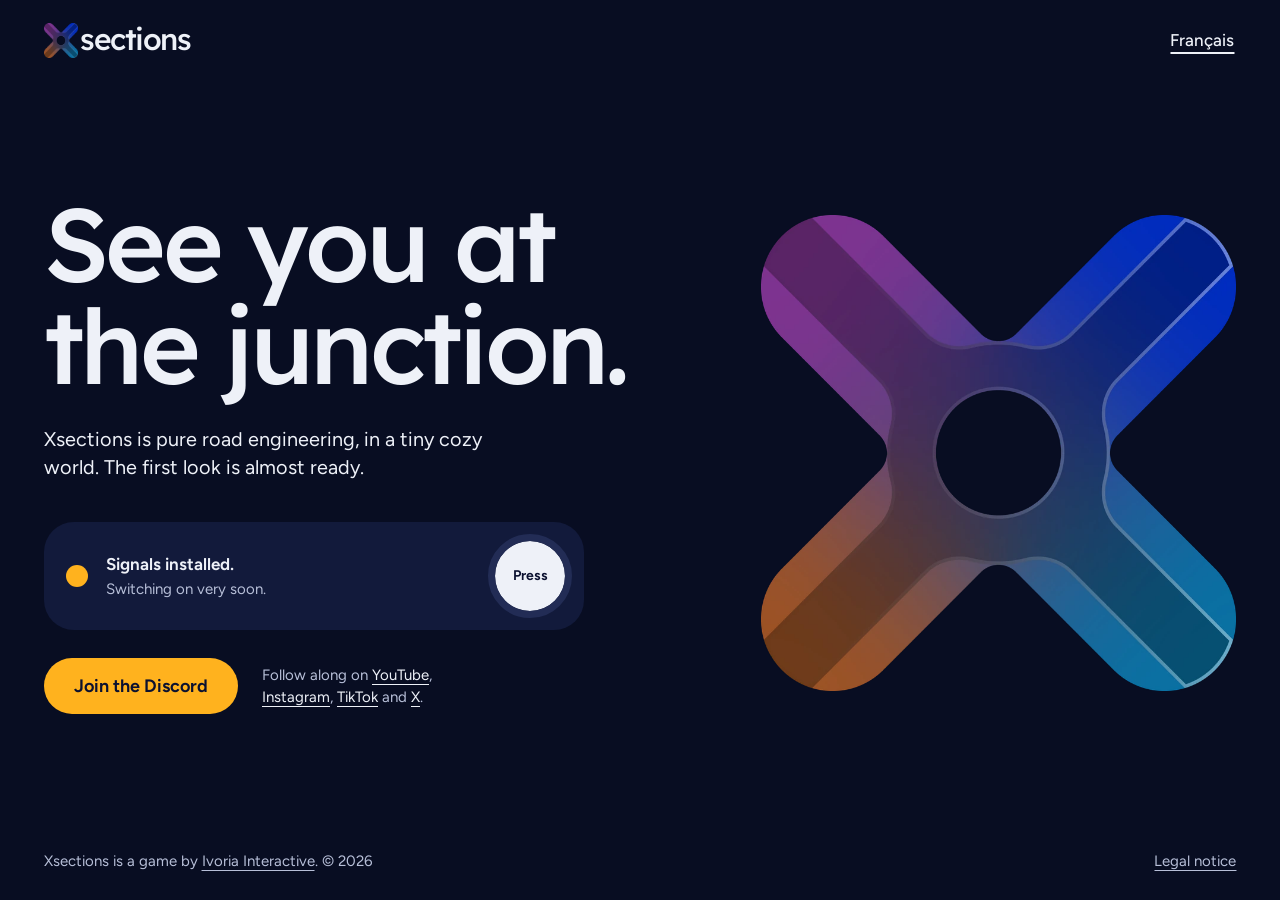
==== commit 551009b9: "Teaser avant l'annonce Remplace la v1 par la page d'attente (EN / et FR /fr/), mentions légales, 404" ====
--- a/index.html
+++ b/index.html
@@ -3,533 +3,213 @@
 <head>
 <meta charset="utf-8">
 <meta name="viewport" content="width=device-width, initial-scale=1, viewport-fit=cover">
-<title>Xsections · Serious road engineering, in the coziest little world</title>
-<meta name="description" content="A cozy road engineering game powered by a real traffic simulation engine. Redesign everyday junctions and watch the jam melt away. Try the engine live in your browser.">
-<meta name="theme-color" content="#070b1e">
+<title>Xsections · See you at the junction</title>
+<meta name="description" content="Xsections: pure road engineering, in a tiny cozy world. See you at the junction, very soon.">
+<link rel="canonical" href="https://xsections.co/">
+<link rel="alternate" hreflang="en" href="https://xsections.co/">
+<link rel="alternate" hreflang="fr" href="https://xsections.co/fr/">
+<link rel="alternate" hreflang="x-default" href="https://xsections.co/">
+<meta name="theme-color" content="#080d22">
 <meta name="color-scheme" content="dark">
-<link rel="canonical" href="https://xsections.co/">
-<link rel="icon" href="favicon.ico" sizes="any">
-<link rel="icon" type="image/png" sizes="32x32" href="favicon-32.png">
-<link rel="apple-touch-icon" href="apple-touch-icon.png">
-<link rel="manifest" href="site.webmanifest">
 <meta property="og:type" content="website">
 <meta property="og:site_name" content="Xsections">
-<meta property="og:title" content="Xsections">
-<meta property="og:description" content="Serious road engineering, in the coziest little world. Try the real traffic engine live in your browser.">
+<meta property="og:title" content="Xsections · See you at the junction">
+<meta property="og:description" content="Xsections: pure road engineering, in a tiny cozy world. See you at the junction, very soon.">
 <meta property="og:url" content="https://xsections.co/">
-<meta property="og:image" content="https://xsections.co/img/og-image.jpg">
+<meta property="og:image" content="https://xsections.co/img/og-en.jpg">
 <meta property="og:image:width" content="1200">
 <meta property="og:image:height" content="630">
-<meta property="og:image:alt" content="The Xsections logo over a two-lane roundabout at night">
+<meta property="og:image:alt" content="The Xsections X at night, with the words: See you at the junction.">
 <meta property="og:locale" content="en_US">
 <meta property="og:locale:alternate" content="fr_FR">
 <meta name="twitter:card" content="summary_large_image">
 <meta name="twitter:site" content="@xsectionsgame">
-<link rel="preload" href="fonts/lexend-latin-normal.woff2" as="font" type="font/woff2" crossorigin>
-<link rel="preload" href="fonts/figtree-latin-normal.woff2" as="font" type="font/woff2" crossorigin>
-<link rel="stylesheet" href="assets/site.css">
-<script type="application/ld+json">{"@context": "https://schema.org", "@type": "VideoGame", "name": "Xsections", "url": "https://xsections.co/", "image": "https://xsections.co/img/og-image.jpg", "description": "A cozy road engineering game powered by a real traffic simulation engine. Redesign everyday junctions and watch the jam melt away. Try the engine live in your browser.", "genre": ["Simulation", "Puzzle", "Strategy"], "gamePlatform": "PC", "operatingSystem": "Windows", "inLanguage": ["en", "fr"], "author": {"@type": "Organization", "name": "Ivoria Int."}, "publisher": {"@type": "Organization", "name": "Ivoria Int."}, "sameAs": ["https://www.youtube.com/@xsections", "https://www.tiktok.com/@xsections", "https://www.instagram.com/xsectionsgame/", "https://x.com/xsectionsgame", "https://discord.gg/GJtPFErEtj"]}</script>
-<script src="config.js"></script>
-<script src="assets/i18n.js" defer></script>
-<script src="assets/site.js" defer></script>
+<link rel="icon" href="/favicon.ico" sizes="any">
+<link rel="icon" type="image/png" sizes="32x32" href="/favicon-32.png">
+<link rel="apple-touch-icon" href="/apple-touch-icon.png">
+<link rel="manifest" href="/site.webmanifest">
+<link rel="preload" href="/fonts/lexend-latin-normal.woff2" as="font" type="font/woff2" crossorigin>
+<style>
+@font-face { font-family: 'Lexend'; font-style: normal; font-weight: 300 700; font-display: swap; src: url(/fonts/lexend-latin-normal.woff2) format('woff2'); }
+@font-face { font-family: 'Figtree'; font-style: normal; font-weight: 400 700; font-display: swap; src: url(/fonts/figtree-latin-normal.woff2) format('woff2'); }
+
+/* Layout: one screen. Words and the call box on the left, the official X at full height on the
+   right: the X is the junction the headline talks about. Night only (the social DA), flat fields,
+   no lines, no shadows, no gradients. Round shapes, like the arms of the X. */
+:root {
+  color-scheme: dark;
+  --ground: #080d22;      /* night of the brand */
+  --ground-2: #121a3b;    /* one tone step: the call box */
+  --ground-3: #222c55;    /* resting ring of the push button */
+  --ink: #eef1f8;
+  --ink-2: #b7bfd8;       /* secondary notes only */
+  --signal: #ffb21e;      /* French traffic-signal amber: the action and the lamp */
+  --signal-hi: #ffc552;
+  --signal-off: #3a3324;  /* the same lens, unlit */
+  --on-signal: #0b1130;
+  --f-head: 'Lexend', system-ui, -apple-system, 'Segoe UI', sans-serif;
+  --f-body: 'Figtree', system-ui, -apple-system, 'Segoe UI', sans-serif;
+  --t-lead: clamp(19px, 1.55vw, 23px);
+  --t-body: 17px;
+  --t-small: 15px;
+  --gut: clamp(16px, 3.4vw, 48px);
+  --ease: cubic-bezier(.16, 1, .3, 1);
+}
+* { box-sizing: border-box; }
+html { background: var(--ground); -webkit-text-size-adjust: 100%; }
+body { margin: 0; background: var(--ground); color: var(--ink); font: 400 var(--t-body)/1.5 var(--f-body); -webkit-font-smoothing: antialiased; }
+a { color: inherit; }
+:focus-visible { outline: 3px solid var(--ink); outline-offset: 4px; border-radius: 6px; }
+.page {
+  min-height: 100svh; display: grid; grid-template-rows: auto 1fr auto;
+  padding-left: max(var(--gut), env(safe-area-inset-left, 0px));
+  padding-right: max(var(--gut), env(safe-area-inset-right, 0px));
+  max-width: 1600px; margin-inline: auto;
+}
+.bar { display: flex; align-items: center; justify-content: space-between; gap: 16px; padding-block: 22px; }
+.lockup { --w: 30px; display: inline-flex; align-items: center; text-decoration: none; color: var(--ink); }
+.lockup img { width: calc(var(--w) * 1.16); height: calc(var(--w) * 1.16); flex: none; }
+.lockup span { font: 500 var(--w)/.9 var(--f-head); letter-spacing: -.05em; margin-left: .06em; padding-bottom: .08em; white-space: nowrap; }
+.lang { font: 500 var(--t-body)/1 var(--f-body); text-decoration: underline; text-underline-offset: 6px; text-decoration-thickness: 2px; padding: 10px 2px; }
+.lang:hover { color: var(--signal-hi); }
+
+.hero {
+  display: grid; grid-template-columns: minmax(0, 7fr) minmax(0, 5fr); align-items: center;
+  column-gap: clamp(24px, 4vw, 72px); padding-block: clamp(16px, 3vh, 48px);
+}
+.copy { display: grid; justify-items: start; min-width: 0; container-type: inline-size; }
+h1 {
+  margin: 0; font: 500 clamp(42px, 15.6cqi, 124px)/.98 var(--f-head); letter-spacing: -.035em;
+  text-wrap: balance;
+}
+.lead { margin: 28px 0 0; font-size: var(--t-lead); line-height: 1.45; max-width: 34ch; }
+
+.callbox {
+  margin-top: 40px; width: min(100%, 540px);
+  display: grid; grid-template-columns: auto minmax(0, 1fr) auto; align-items: center; gap: 18px;
+  padding: 12px 12px 12px 22px; background: var(--ground-2); border-radius: 30px;
+}
+.lamp { width: 22px; height: 22px; border-radius: 50%; background: var(--signal); animation: blink 1s steps(1, end) infinite; }
+@keyframes blink { 50% { background: var(--signal-off); } }
+.status { margin: 0; min-width: 0; }
+.status strong { display: block; font-weight: 650; }
+.status span { display: block; color: var(--ink-2); font-size: var(--t-small); }
+.push {
+  width: 84px; height: 84px; border-radius: 50%; cursor: pointer; padding: 0;
+  border: 7px solid var(--ground-3); background: var(--ink) padding-box; /* the border is the lit ring */
+  color: var(--on-signal); font: 650 14px/1 var(--f-body); display: grid; place-items: center;
+  transition: transform .18s var(--ease), background-color .2s ease, border-color .25s ease;
+}
+.push:hover { background-color: #ffffff; }
+.push:active { transform: scale(.93); }
+.push:focus-visible { outline-offset: 4px; border-radius: 50%; }
+.callbox[data-state="done"] .push, .callbox[data-state="back"] .push { border-color: var(--signal); }
+.callbox.pulse .status { animation: nudge .45s var(--ease); }
+@keyframes nudge { from { transform: translateX(-8px); opacity: .4; } }
+
+.act { margin-top: 28px; display: flex; flex-wrap: wrap; align-items: center; gap: 14px 24px; }
+.btn {
+  display: inline-flex; align-items: center; min-height: 56px; padding: 0 30px; border-radius: 999px;
+  background: var(--signal); color: var(--on-signal); text-decoration: none; font: 650 18px/1 var(--f-body);
+  transition: background-color .2s ease, transform .18s var(--ease);
+}
+.btn:hover { background: var(--signal-hi); }
+.btn:active { transform: scale(.97); }
+.follow { margin: 0; color: var(--ink-2); font-size: var(--t-small); max-width: 30ch; text-wrap: balance; }
+.follow a { color: var(--ink); text-underline-offset: 4px; }
+.follow a:hover { color: var(--signal-hi); }
+
+.mark { margin: 0; justify-self: end; width: 100%; max-width: min(100%, 70svh, 700px); }
+.mark img { display: block; width: 100%; height: auto; }
+
+.foot {
+  display: flex; flex-wrap: wrap; justify-content: space-between; gap: 8px 24px;
+  padding-block: 24px 28px; color: var(--ink-2); font-size: var(--t-small);
+}
+.foot p { margin: 0; }
+.foot a { color: var(--ink-2); text-underline-offset: 4px; }
+.foot a:hover { color: var(--ink); }
+
+@media (max-width: 699px) {
+  .hero { grid-template-columns: minmax(0, 1fr); align-content: start; padding-block: 8px 24px; }
+  .mark { order: -1; justify-self: start; max-width: min(64vw, 340px); margin-bottom: 28px; }
+  .lead { margin-top: 20px; }
+  .callbox { margin-top: 32px; }
+}
+@media (max-width: 479px) {
+  .callbox { gap: 14px; padding-left: 18px; }
+  .push { width: 76px; height: 76px; border-width: 6px; font-size: 13px; }
+  .act { gap: 16px; }
+  .btn { width: 100%; justify-content: center; }
+}
+
+/* entrance: each part rises once, in reading order; nothing waits on script */
+@media (prefers-reduced-motion: no-preference) {
+  .bar, h1, .lead, .callbox, .act, .foot { animation: rise .8s var(--ease) both; }
+  h1 { animation-delay: .06s; } .lead { animation-delay: .14s; } .callbox { animation-delay: .22s; }
+  .act { animation-delay: .3s; } .foot { animation-delay: .38s; }
+  .mark img { animation: settle 1.2s var(--ease) .1s both; }
+  @keyframes rise { from { opacity: 0; transform: translateY(20px); } }
+  @keyframes settle { from { opacity: 0; transform: scale(.94) rotate(-6deg); } }
+}
+@media (prefers-reduced-motion: reduce) {
+  .lamp { animation: none; }
+}
+
+</style>
 </head>
 <body>
-<svg class="defs" aria-hidden="true" focusable="false">
-  <defs>
-    <symbol id="b-youtube" viewBox="0 0 24 24"><path fill="currentColor" d="M23.498 6.186a3.016 3.016 0 0 0-2.122-2.136C19.505 3.545 12 3.545 12 3.545s-7.505 0-9.377.505A3.017 3.017 0 0 0 .502 6.186C0 8.07 0 12 0 12s0 3.93.502 5.814a3.016 3.016 0 0 0 2.122 2.136c1.871.505 9.376.505 9.376.505s7.505 0 9.377-.505a3.015 3.015 0 0 0 2.122-2.136C24 15.93 24 12 24 12s0-3.93-.502-5.814zM9.545 15.568V8.432L15.818 12l-6.273 3.568z"/></symbol>
-<symbol id="b-instagram" viewBox="0 0 24 24"><path fill="currentColor" d="M7.0301.084c-1.2768.0602-2.1487.264-2.911.5634-.7888.3075-1.4575.72-2.1228 1.3877-.6652.6677-1.075 1.3368-1.3802 2.127-.2954.7638-.4956 1.6365-.552 2.914-.0564 1.2775-.0689 1.6882-.0626 4.947.0062 3.2586.0206 3.6671.0825 4.9473.061 1.2765.264 2.1482.5635 2.9107.308.7889.72 1.4573 1.388 2.1228.6679.6655 1.3365 1.0743 2.1285 1.38.7632.295 1.6361.4961 2.9134.552 1.2773.056 1.6884.069 4.9462.0627 3.2578-.0062 3.668-.0207 4.9478-.0814 1.28-.0607 2.147-.2652 2.9098-.5633.7889-.3086 1.4578-.72 2.1228-1.3881.665-.6682 1.0745-1.3378 1.3795-2.1284.2957-.7632.4966-1.636.552-2.9124.056-1.2809.0692-1.6898.063-4.948-.0063-3.2583-.021-3.6668-.0817-4.9465-.0607-1.2797-.264-2.1487-.5633-2.9117-.3084-.7889-.72-1.4568-1.3876-2.1228C21.2982 1.33 20.628.9208 19.8378.6165 19.074.321 18.2017.1197 16.9244.0645 15.6471.0093 15.236-.005 11.977.0014 8.718.0076 8.31.0215 7.0301.0839m.1402 21.6932c-1.17-.0509-1.8053-.2453-2.2287-.408-.5606-.216-.96-.4771-1.3819-.895-.422-.4178-.6811-.8186-.9-1.378-.1644-.4234-.3624-1.058-.4171-2.228-.0595-1.2645-.072-1.6442-.079-4.848-.007-3.2037.0053-3.583.0607-4.848.05-1.169.2456-1.805.408-2.2282.216-.5613.4762-.96.895-1.3816.4188-.4217.8184-.6814 1.3783-.9003.423-.1651 1.0575-.3614 2.227-.4171 1.2655-.06 1.6447-.072 4.848-.079 3.2033-.007 3.5835.005 4.8495.0608 1.169.0508 1.8053.2445 2.228.408.5608.216.96.4754 1.3816.895.4217.4194.6816.8176.9005 1.3787.1653.4217.3617 1.056.4169 2.2263.0602 1.2655.0739 1.645.0796 4.848.0058 3.203-.0055 3.5834-.061 4.848-.051 1.17-.245 1.8055-.408 2.2294-.216.5604-.4763.96-.8954 1.3814-.419.4215-.8181.6811-1.3783.9-.4224.1649-1.0577.3617-2.2262.4174-1.2656.0595-1.6448.072-4.8493.079-3.2045.007-3.5825-.006-4.848-.0608M16.953 5.5864A1.44 1.44 0 1 0 18.39 4.144a1.44 1.44 0 0 0-1.437 1.4424M5.8385 12.012c.0067 3.4032 2.7706 6.1557 6.173 6.1493 3.4026-.0065 6.157-2.7701 6.1506-6.1733-.0065-3.4032-2.771-6.1565-6.174-6.1498-3.403.0067-6.156 2.771-6.1496 6.1738M8 12.0077a4 4 0 1 1 4.008 3.9921A3.9996 3.9996 0 0 1 8 12.0077"/></symbol>
-<symbol id="b-tiktok" viewBox="0 0 24 24"><path fill="currentColor" d="M12.525.02c1.31-.02 2.61-.01 3.91-.02.08 1.53.63 3.09 1.75 4.17 1.12 1.11 2.7 1.62 4.24 1.79v4.03c-1.44-.05-2.89-.35-4.2-.97-.57-.26-1.1-.59-1.62-.93-.01 2.92.01 5.84-.02 8.75-.08 1.4-.54 2.79-1.35 3.94-1.31 1.92-3.58 3.17-5.91 3.21-1.43.08-2.86-.31-4.08-1.03-2.02-1.19-3.44-3.37-3.65-5.71-.02-.5-.03-1-.01-1.49.18-1.9 1.12-3.72 2.58-4.96 1.66-1.44 3.98-2.13 6.15-1.72.02 1.48-.04 2.96-.04 4.44-.99-.32-2.15-.23-3.02.37-.63.41-1.11 1.04-1.36 1.75-.21.51-.15 1.07-.14 1.61.24 1.64 1.82 3.02 3.5 2.87 1.12-.01 2.19-.66 2.77-1.61.19-.33.4-.67.41-1.06.1-1.79.06-3.57.07-5.36.01-4.03-.01-8.05.02-12.07z"/></symbol>
-<symbol id="b-x" viewBox="0 0 24 24"><path fill="currentColor" d="M18.901 1.153h3.68l-8.04 9.19L24 22.846h-7.406l-5.8-7.584-6.638 7.584H.474l8.6-9.83L0 1.154h7.594l5.243 6.932ZM17.61 20.644h2.039L6.486 3.24H4.298Z"/></symbol>
-<symbol id="b-discord" viewBox="0 0 24 24"><path fill="currentColor" d="M20.317 4.3698a19.7913 19.7913 0 00-4.8851-1.5152.0741.0741 0 00-.0785.0371c-.211.3753-.4447.8648-.6083 1.2495-1.8447-.2762-3.68-.2762-5.4868 0-.1636-.3933-.4058-.8742-.6177-1.2495a.077.077 0 00-.0785-.037 19.7363 19.7363 0 00-4.8852 1.515.0699.0699 0 00-.0321.0277C.5334 9.0458-.319 13.5799.0992 18.0578a.0824.0824 0 00.0312.0561c2.0528 1.5076 4.0413 2.4228 5.9929 3.0294a.0777.0777 0 00.0842-.0276c.4616-.6304.8731-1.2952 1.226-1.9942a.076.076 0 00-.0416-.1057c-.6528-.2476-1.2743-.5495-1.8722-.8923a.077.077 0 01-.0076-.1277c.1258-.0943.2517-.1923.3718-.2914a.0743.0743 0 01.0776-.0105c3.9278 1.7933 8.18 1.7933 12.0614 0a.0739.0739 0 01.0785.0095c.1202.099.246.1981.3728.2924a.077.077 0 01-.0066.1276 12.2986 12.2986 0 01-1.873.8914.0766.0766 0 00-.0407.1067c.3604.698.7719 1.3628 1.225 1.9932a.076.076 0 00.0842.0286c1.961-.6067 3.9495-1.5219 6.0023-3.0294a.077.077 0 00.0313-.0552c.5004-5.177-.8382-9.6739-3.5485-13.6604a.061.061 0 00-.0312-.0286zM8.02 15.3312c-1.1825 0-2.1569-1.0857-2.1569-2.419 0-1.3332.9555-2.4189 2.157-2.4189 1.2108 0 2.1757 1.0952 2.1568 2.419 0 1.3332-.9555 2.4189-2.1569 2.4189zm7.9748 0c-1.1825 0-2.1569-1.0857-2.1569-2.419 0-1.3332.9554-2.4189 2.1569-2.4189 1.2108 0 2.1757 1.0952 2.1568 2.419 0 1.3332-.946 2.4189-2.1568 2.4189Z"/></symbol>
-<symbol id="b-steam" viewBox="0 0 24 24"><path fill="currentColor" d="M11.979 0C5.678 0 .511 4.86.022 11.037l6.432 2.658c.545-.371 1.203-.59 1.912-.59.063 0 .125.004.188.006l2.861-4.142V8.91c0-2.495 2.028-4.524 4.524-4.524 2.494 0 4.524 2.031 4.524 4.527s-2.03 4.525-4.524 4.525h-.105l-4.076 2.911c0 .052.004.105.004.159 0 1.875-1.515 3.396-3.39 3.396-1.635 0-3.016-1.173-3.331-2.727L.436 15.27C1.862 20.307 6.486 24 11.979 24c6.627 0 11.999-5.373 11.999-12S18.605 0 11.979 0zM7.54 18.21l-1.473-.61c.262.543.714.999 1.314 1.25 1.297.539 2.793-.076 3.332-1.375.263-.63.264-1.319.005-1.949s-.75-1.121-1.377-1.383c-.624-.26-1.29-.249-1.878-.03l1.523.63c.956.4 1.409 1.5 1.009 2.455-.397.957-1.497 1.41-2.454 1.012H7.54zm11.415-9.303c0-1.662-1.353-3.015-3.015-3.015-1.665 0-3.015 1.353-3.015 3.015 0 1.665 1.35 3.015 3.015 3.015 1.663 0 3.015-1.35 3.015-3.015zm-5.273-.005c0-1.252 1.013-2.266 2.265-2.266 1.249 0 2.266 1.014 2.266 2.266 0 1.251-1.017 2.265-2.266 2.265-1.253 0-2.265-1.014-2.265-2.265z"/></symbol>
-    <symbol id="i-dice" viewBox="0 0 24 24"><rect x="3.5" y="3.5" width="17" height="17" rx="4.5" fill="none" stroke="currentColor" stroke-width="1.8"/><circle cx="8.5" cy="8.5" r="1.4" fill="currentColor"/><circle cx="15.5" cy="8.5" r="1.4" fill="currentColor"/><circle cx="12" cy="12" r="1.4" fill="currentColor"/><circle cx="8.5" cy="15.5" r="1.4" fill="currentColor"/><circle cx="15.5" cy="15.5" r="1.4" fill="currentColor"/></symbol>
-    <symbol id="i-scope" viewBox="0 0 24 24"><g fill="none" stroke="currentColor" stroke-width="1.8" stroke-linecap="round"><circle cx="12" cy="12" r="7.5"/><circle cx="12" cy="12" r="2.2"/><path d="M12 1.8v3.6M12 18.6v3.6M1.8 12h3.6M18.6 12h3.6"/></g></symbol>
-    <symbol id="i-play" viewBox="0 0 24 24"><path d="M8 5.2v13.6L18.8 12z" fill="currentColor"/></symbol>
-    <symbol id="i-pause" viewBox="0 0 24 24"><rect x="6.2" y="5" width="4" height="14" rx="1.2" fill="currentColor"/><rect x="13.8" y="5" width="4" height="14" rx="1.2" fill="currentColor"/></symbol>
-    <symbol id="i-menu" viewBox="0 0 24 24"><path d="M4 7h16M4 12h16M4 17h16" fill="none" stroke="currentColor" stroke-width="2" stroke-linecap="round"/></symbol>
-    <symbol id="i-close" viewBox="0 0 24 24"><path d="M6 6l12 12M18 6L6 18" fill="none" stroke="currentColor" stroke-width="2" stroke-linecap="round"/></symbol>
-    <symbol id="i-arrow" viewBox="0 0 24 24"><path d="M4 12h15M13 6l6 6-6 6" fill="none" stroke="currentColor" stroke-width="2" stroke-linecap="round" stroke-linejoin="round"/></symbol>
-    <symbol id="i-left" viewBox="0 0 24 24"><path d="M15 5l-7 7 7 7" fill="none" stroke="currentColor" stroke-width="2" stroke-linecap="round" stroke-linejoin="round"/></symbol>
-    <symbol id="i-right" viewBox="0 0 24 24"><path d="M9 5l7 7-7 7" fill="none" stroke="currentColor" stroke-width="2" stroke-linecap="round" stroke-linejoin="round"/></symbol>
-    <symbol id="i-chart" viewBox="0 0 24 24"><path d="M3.5 19.5h17M5 15.5l4.2-5 3.6 3 6.2-7.5" fill="none" stroke="currentColor" stroke-width="1.8" stroke-linecap="round" stroke-linejoin="round"/></symbol>
-    <symbol id="i-pencil" viewBox="0 0 24 24"><path d="M4.5 19.5l1-4.6L15.6 4.8a2.1 2.1 0 0 1 3 3L8.5 17.9zM13.6 6.8l3 3" fill="none" stroke="currentColor" stroke-width="1.8" stroke-linecap="round" stroke-linejoin="round"/></symbol>
-    <symbol id="i-heart" viewBox="0 0 24 24"><path d="M12 19.8s-7.6-4.6-7.6-10.1A4.3 4.3 0 0 1 12 7.1a4.3 4.3 0 0 1 7.6 2.6c0 5.5-7.6 10.1-7.6 10.1z" fill="none" stroke="currentColor" stroke-width="1.8" stroke-linejoin="round"/></symbol>
-    <symbol id="i-light" viewBox="0 0 24 24"><g fill="none" stroke="currentColor" stroke-width="1.8"><rect x="7.6" y="2.6" width="8.8" height="18.8" rx="3.2"/><circle cx="12" cy="7.2" r="1.6"/><circle cx="12" cy="12" r="1.6"/><circle cx="12" cy="16.8" r="1.6"/></g></symbol>
-    <symbol id="i-moon" viewBox="0 0 24 24"><path d="M19.6 14.6A8 8 0 1 1 9.4 4.4a6.4 6.4 0 0 0 10.2 10.2z" fill="none" stroke="currentColor" stroke-width="1.8" stroke-linejoin="round"/></symbol>
-    <symbol id="i-flag" viewBox="0 0 24 24"><path d="M5.5 21V3.8M5.5 4h11.5l-2.4 4.2L17 12.4H5.5" fill="none" stroke="currentColor" stroke-width="1.8" stroke-linecap="round" stroke-linejoin="round"/></symbol>
-    <symbol id="i-out" viewBox="0 0 24 24"><path d="M8 16L16.5 7.5M9.5 7.5h7v7" fill="none" stroke="currentColor" stroke-width="2" stroke-linecap="round" stroke-linejoin="round"/></symbol>
-  </defs>
-</svg>
-
-<div class="sky" aria-hidden="true"><i class="blob b1"></i><i class="blob b2"></i><i class="blob b3"></i><i class="blob b4"></i></div>
-<div class="grain" aria-hidden="true"></div>
-
-<header class="nav-wrap">
-  <nav class="nav glass" aria-label="Main" data-i18n-attr="aria-label:nav.label">
-    <a class="brand" href="#top" aria-label="Xsections, back to the top" data-i18n-attr="aria-label:nav.home"><img src="img/brand/x-night-128.png" alt="" width="34" height="34"><span>Xsections</span></a>
-    <div class="nav-links" id="nav-links">
-      <a href="#fix" data-i18n="nav.fix">Before / after</a>
-      <a href="#engine" data-i18n="nav.engine">Engine</a>
-      <a href="#bench" data-i18n="nav.bench">Test bench</a>
-      <a href="#game" data-i18n="nav.game">The game</a>
-      <a href="#community" data-i18n="nav.community">Community</a>
-    </div>
-    <div class="nav-end">
-      <div class="seg lang" role="group" aria-label="Language" data-i18n-attr="aria-label:nav.lang">
-        <button type="button" data-lang="en" aria-pressed="true" lang="en">EN</button>
-        <button type="button" data-lang="fr" aria-pressed="false" lang="fr">FR</button>
+<div class="page">
+  <header class="bar">
+    <a class="lockup" href="/" aria-label="Xsections, home"><img src="/img/x-night-96.png" alt="" width="96" height="96"><span>sections</span></a>
+    <a class="lang" href="/fr/" hreflang="fr" lang="fr">Français</a>
+  </header>
+  <main class="hero">
+    <div class="copy">
+      <h1>See you at the junction.</h1>
+      <p class="lead">Xsections is pure road engineering, in a tiny cozy world. The first look is almost ready.</p>
+      <div class="callbox" role="group" aria-label="Pedestrian call box" data-state="idle" data-words="{&quot;doneT&quot;: &quot;Request received.&quot;, &quot;doneS&quot;: &quot;Wait for green. Join the Discord to see it switch.&quot;, &quot;backT&quot;: &quot;Request of {date}: still registered.&quot;, &quot;backS&quot;: &quot;Wait for green. Not long now.&quot;}">
+        <span class="lamp" aria-hidden="true"></span>
+        <p class="status" aria-live="polite"><strong data-l="t">Signals installed.</strong> <span data-l="s">Switching on very soon.</span></p>
+        <button class="push" type="button" aria-pressed="false" aria-label="Press the call button">Press</button>
       </div>
-      <a class="btn primary sm" data-steam href="#" target="_blank" rel="noopener"><svg aria-hidden="true"><use href="#b-steam"/></svg><span data-i18n="nav.wishlist">Wishlist</span></a>
-      <a class="btn primary sm" data-nosteam href="https://discord.gg/GJtPFErEtj" target="_blank" rel="noopener"><svg aria-hidden="true"><use href="#b-discord"/></svg><span>Discord</span></a>
-      <button type="button" class="menu-btn" id="menu-btn" aria-expanded="false" aria-controls="nav-links" aria-label="Menu"><svg aria-hidden="true"><use href="#i-menu"/></svg></button>
-    </div>
-  </nav>
-</header>
-
-<main id="top">
-
-  <!-- ============ hero: the live engine ============ -->
-  <section class="hero" id="hero" aria-labelledby="t-hero">
-    <div class="hero-copy">
-      <p class="live-chip glass"><i aria-hidden="true"></i><span data-i18n="hero.chip">Live: the real game engine, running in your browser</span></p>
-      <p class="logo"><img src="img/brand/logotype-night.webp" width="1200" height="481" alt="Xsections"></p>
-      <h1 id="t-hero" data-i18n="hero.thesis">Serious road engineering, in the <em>coziest little world</em>.</h1>
-      <p class="lead" data-i18n="hero.lead">Xsections is a cozy road engineering game. Redesign the junctions of everyday life (lanes, traffic lights, roundabouts) and watch a real traffic simulation tell you if it flows. No game over. Just traffic jams melting away.</p>
-      <div class="cta-row">
-        <a class="btn primary" data-steam href="#" target="_blank" rel="noopener"><svg aria-hidden="true"><use href="#b-steam"/></svg><span data-i18n="cta.wishlist">Wishlist on Steam</span></a>
-        <a class="btn primary" data-nosteam href="https://discord.gg/GJtPFErEtj" target="_blank" rel="noopener"><svg aria-hidden="true"><use href="#b-discord"/></svg><span data-i18n="cta.discord">Join the Discord</span></a>
-        <a class="btn glass" href="#bench"><span data-i18n="cta.test">Test the engine</span><svg aria-hidden="true"><use href="#i-arrow"/></svg></a>
-      </div>
-      <p class="platform"><span data-i18n="hero.platform">Coming to PC on Steam</span><span class="dot" aria-hidden="true"></span><span data-i18n="hero.studio">by Ivoria Int.</span></p>
-    </div>
-
-    <div class="hero-stage" id="hero-stage">
-      <canvas id="hero-sim" aria-label="A roundabout simulated live by the Xsections engine" data-i18n-attr="aria-label:hero.canvas"></canvas>
-      <aside class="hero-hud glass" aria-label="Live figures of this roundabout" data-i18n-attr="aria-label:hud.label">
-        <header>
-          <b data-i18n="hud.title">This roundabout is live</b>
-          <span data-i18n="hud.sub">Computed right now by the Xsections engine</span>
-        </header>
-        <div class="hud-body">
-          <div class="grade" id="hh-grade" data-level="">–</div>
-          <dl class="figs">
-            <div><dt data-i18n="u.vpm">veh/min</dt><dd id="hh-flow">–</dd></div>
-            <div><dt data-i18n="u.delay">mean delay</dt><dd><span id="hh-delay">–</span> s</dd></div>
-            <div><dt data-i18n="u.hes">hesitations</dt><dd id="hh-hes">0</dd></div>
-          </dl>
-        </div>
-        <div class="seg speed" role="group" aria-label="Simulation speed" data-i18n-attr="aria-label:u.speed">
-          <button type="button" data-hspeed="1" aria-pressed="true">x1</button>
-          <button type="button" data-hspeed="4" aria-pressed="false">x4</button>
-          <button type="button" data-hspeed="10" aria-pressed="false">x10</button>
-        </div>
-      </aside>
-    </div>
-  </section>
-
-  <div class="ticker" aria-hidden="true"><div class="ticker-track" id="ticker"></div></div>
-
-  <!-- ============ before / after ============ -->
-  <section class="block" id="fix" aria-labelledby="t-fix">
-    <header class="head">
-      <div class="lane-mark" aria-hidden="true"></div>
-      <p class="eyebrow" data-i18n="fix.eyebrow">Before / after</p>
-      <h2 id="t-fix" data-i18n="fix.title">This junction is a disaster. Fix it.</h2>
-      <p data-i18n="fix.lead">Two copies of the same junction, fed the same cars at the same moments. On the left, no signs: priority to the right. On the right, your fix. The engine does the rest, and grades both.</p>
-    </header>
-
-    <div class="duel" id="duel">
-      <article class="duel-side glass" aria-label="Before" data-i18n-attr="aria-label:fix.before">
-        <header class="duel-head">
-          <span class="tag before" data-i18n="fix.before">Before</span>
-          <span class="duel-rule"><canvas class="sign" data-sign="0" aria-hidden="true"></canvas><b data-i18n="rule.0">Priority to the right</b></span>
-        </header>
-        <div class="duel-view"><canvas id="duel-a" aria-label="The junction before the fix" data-i18n-attr="aria-label:fix.canvasA"></canvas></div>
-        <footer class="duel-score">
-          <div class="grade" id="da-grade" data-level="">–</div>
-          <dl class="figs">
-            <div><dt data-i18n="u.delay">mean delay</dt><dd><span id="da-delay">–</span> s</dd></div>
-            <div><dt data-i18n="u.through">through / min</dt><dd id="da-flow">–</dd></div>
-            <div><dt data-i18n="u.queued">queued</dt><dd id="da-queue">–</dd></div>
-          </dl>
-        </footer>
-      </article>
-      <div class="duel-arrow" aria-hidden="true"><svg><use href="#i-arrow"/></svg></div>
-      <article class="duel-side glass after" aria-label="After" data-i18n-attr="aria-label:fix.after">
-        <header class="duel-head">
-          <span class="tag after" data-i18n="fix.after">After</span>
-          <span class="duel-rule"><canvas class="sign" id="db-sign" data-sign="4" aria-hidden="true"></canvas><b id="db-rule">Roundabout</b></span>
-        </header>
-        <div class="duel-view"><canvas id="duel-b" aria-label="The same junction after the fix" data-i18n-attr="aria-label:fix.canvasB"></canvas></div>
-        <footer class="duel-score">
-          <div class="grade" id="db-grade" data-level="">–</div>
-          <dl class="figs">
-            <div><dt data-i18n="u.delay">mean delay</dt><dd><span id="db-delay">–</span> s</dd></div>
-            <div><dt data-i18n="u.through">through / min</dt><dd id="db-flow">–</dd></div>
-            <div><dt data-i18n="u.queued">queued</dt><dd id="db-queue">–</dd></div>
-          </dl>
-        </footer>
-      </article>
-      <div class="duel-msg glass" id="duel-msg"><div class="spin" aria-hidden="true"></div><span id="duel-msg-text" data-i18n="fix.starting">Starting the engine…</span><div class="progress" aria-hidden="true"><i id="duel-progress"></i></div></div>
-    </div>
-
-    <div class="duel-controls glass">
-      <div class="ctl">
-        <span class="ctl-label" data-i18n="fix.yourfix">Your fix</span>
-        <div class="seg fixes" role="group" aria-label="Your fix" data-i18n-attr="aria-label:fix.yourfix">
-          <button type="button" data-fix="1" aria-pressed="false"><canvas class="sign" data-sign="1" aria-hidden="true"></canvas><span data-i18n="rule.1">Stop</span></button>
-          <button type="button" data-fix="2" aria-pressed="false"><canvas class="sign" data-sign="2" aria-hidden="true"></canvas><span data-i18n="rule.2">Give way</span></button>
-          <button type="button" data-fix="3" aria-pressed="false"><canvas class="sign" data-sign="3" aria-hidden="true"></canvas><span data-i18n="rule.3">Traffic lights</span></button>
-          <button type="button" data-fix="4" aria-pressed="true"><canvas class="sign" data-sign="4" aria-hidden="true"></canvas><span data-i18n="rule.4">Roundabout</span></button>
-        </div>
-      </div>
-      <div class="ctl">
-        <span class="ctl-label" data-i18n="fix.traffic">Traffic</span>
-        <div class="seg" role="group" aria-label="Traffic" data-i18n-attr="aria-label:fix.traffic">
-          <button type="button" data-dflow="4" aria-pressed="false" data-i18n="fix.calm">Calm</button>
-          <button type="button" data-dflow="6" aria-pressed="true" data-i18n="fix.busy">Busy</button>
-          <button type="button" data-dflow="8" aria-pressed="false" data-i18n="fix.rush">Rush hour</button>
-        </div>
-      </div>
-      <div class="ctl end">
-        <div class="seg" role="group" aria-label="Simulation speed" data-i18n-attr="aria-label:u.speed">
-          <button type="button" data-dspeed="1" aria-pressed="false">x1</button>
-          <button type="button" data-dspeed="2" aria-pressed="true">x2</button>
-          <button type="button" data-dspeed="4" aria-pressed="false">x4</button>
-        </div>
-        <button type="button" class="btn glass sm" id="fix-new"><svg aria-hidden="true"><use href="#i-dice"/></svg><span data-i18n="fix.new">New junction</span></button>
+      <div class="act">
+        <a class="btn" href="https://discord.gg/GJtPFErEtj" rel="noopener">Join the Discord</a>
+        <p class="follow">Follow along on <a href="https://www.youtube.com/@xsections" rel="noopener">YouTube</a>, <a href="https://www.instagram.com/xsectionsgame/" rel="noopener">Instagram</a>, <a href="https://www.tiktok.com/@xsections" rel="noopener">TikTok</a> and <a href="https://x.com/xsectionsgame" rel="noopener">X</a>.</p>
       </div>
     </div>
-    <p class="note" data-i18n="fix.note">Grades follow the levels of service of the Highway Capacity Manual, from the mean delay per vehicle: the grade the game gives.</p>
-  </section>
-
-  <!-- ============ the engine ============ -->
-  <section class="block" id="engine" aria-labelledby="t-engine">
-    <header class="head">
-      <div class="lane-mark" aria-hidden="true"></div>
-      <p class="eyebrow" data-i18n="eng.eyebrow">Proprietary traffic engine</p>
-      <h2 id="t-engine" data-i18n="eng.title">Not an animation. A simulation.</h2>
-      <p data-i18n="eng.lead">Every car on this page is computed by the Xsections engine, compiled to WebAssembly and running on your machine right now. No video, no recorded paths, no server. Here is what runs under the hood.</p>
-    </header>
-
-    <div class="bento">
-      <article class="card glass wide">
-        <p class="card-label mono" data-i18n="eng.a.label">Car-following</p>
-        <h3 data-i18n="eng.a.title">Drivers, not sprites</h3>
-        <p data-i18n="eng.a.text">Every vehicle runs the Intelligent Driver Model, the reference model of traffic research, with its own desired speed, safe time gap and comfortable braking. Queues, stop-and-go waves and gaps emerge on their own. Nobody scripts them.</p>
-        <div class="formula" role="img" aria-label="Intelligent Driver Model equations">
-          <div><var>a</var> = <var>a</var><sub>max</sub> · [ 1 − (<var>v</var> / <var>v</var><sub>0</sub>)<sup>δ</sup> − (<var>s</var>* / <var>s</var>)<sup>2</sup> ]</div>
-          <div><var>s</var>* = <var>s</var><sub>0</sub> + <var>v</var><var>T</var> + <var>v</var>·Δ<var>v</var> / (2√(<var>a</var><sub>max</sub><var>b</var>))</div>
-        </div>
-      </article>
-
-      <article class="card glass">
-        <p class="card-label mono" data-i18n="eng.b.label">Lane changing</p>
-        <h3 data-i18n="eng.b.title">Lane changes that negotiate</h3>
-        <p data-i18n="eng.b.text">MOBIL weighs every lane change: is it worth it for me, and how hard would the driver behind have to brake? A politeness factor settles the rest. Merges zip, one car at a time.</p>
-        <div class="formula" role="img" aria-label="MOBIL lane-change criterion">
-          <div><var>ã</var><sub>c</sub> − <var>a</var><sub>c</sub> + <var>p</var> (<var>ã</var><sub>n</sub> − <var>a</var><sub>n</sub> + <var>ã</var><sub>o</sub> − <var>a</var><sub>o</sub>) &gt; Δ<var>a</var><sub>th</sub></div>
-        </div>
-      </article>
-
-      <article class="card glass">
-        <p class="card-label mono" data-i18n="eng.c.label">Sight</p>
-        <h3 data-i18n="eng.c.title">Never faster than they can see</h3>
-        <p data-i18n="eng.c.text">A driver's speed is capped so they can always stop within the distance ahead of them: a bend, a crossing, a queue around the corner. No teleporting, no panic braking at the last second.</p>
-        <div class="formula big" role="img" aria-label="speed at most the square root of two times braking times distance"><div><var>v</var> ≤ √(2 · <var>b</var> · <var>L</var>)</div></div>
-      </article>
-
-      <article class="card glass">
-        <p class="card-label mono" data-i18n="eng.d.label">Geometry</p>
-        <h3 data-i18n="eng.d.title">A junction is geometry</h3>
-        <p data-i18n="eng.d.text">Lanes are real curves: lines, arcs, Bézier splines. The engine finds every point where two paths cross or merge, and each vehicle reserves the zones it needs before it commits. Nobody drives through anybody.</p>
-        <svg class="mini" viewBox="0 0 240 120" role="img" aria-label="Two lane paths crossing at a conflict point">
-          <path d="M8 96 C 80 96, 120 70, 232 20" class="p1"/>
-          <path d="M8 22 C 90 22, 140 60, 232 100" class="p2"/>
-          <path d="M8 60 H 232" class="p3"/>
-          <circle cx="117" cy="62" r="7" class="cp held"/>
-          <circle cx="66" cy="60" r="5" class="cp"/>
-          <circle cx="172" cy="60" r="5" class="cp"/>
-        </svg>
-      </article>
-
-      <article class="card glass">
-        <p class="card-label mono" data-i18n="eng.e.label">Right of way</p>
-        <h3 data-i18n="eng.e.title">The Highway Code, in code</h3>
-        <p data-i18n="eng.e.text">Priority to the right, stop signs, give way, priority roads, traffic lights, roundabouts where the ring goes first: French rules, French roundabouts. When four drivers arrive at once, one of them waves the others through.</p>
-        <div class="signs" aria-hidden="true"><canvas class="sign" data-sign="0"></canvas><canvas class="sign" data-sign="1"></canvas><canvas class="sign" data-sign="2"></canvas><canvas class="sign" data-sign="5"></canvas><canvas class="sign" data-sign="3"></canvas><canvas class="sign" data-sign="4"></canvas></div>
-      </article>
-
-      <article class="card glass wide">
-        <p class="card-label mono" data-i18n="eng.f.label">Scoring</p>
-        <h3 data-i18n="eng.f.title">Graded the way an engineer would</h3>
-        <p data-i18n="eng.f.text">Delay is the actual travel time minus the time the same trip takes on an empty road. The mean delay gives a level of service from A to F, with the thresholds traffic engineers use: stricter without lights than with them.</p>
-        <div class="los" role="table" aria-label="Level of service thresholds, mean delay in seconds" data-i18n-attr="aria-label:eng.f.table">
-          <div class="los-row head" role="row"><span role="columnheader" data-i18n="eng.f.grade">Grade</span><span role="columnheader" data-i18n="eng.f.unsig">No lights</span><span role="columnheader" data-i18n="eng.f.sig">With lights</span></div>
-          <div class="los-row" role="row" data-level="0"><b role="cell">A</b><span role="cell">≤ 10 s</span><span role="cell">≤ 10 s</span></div>
-          <div class="los-row" role="row" data-level="1"><b role="cell">B</b><span role="cell">≤ 15 s</span><span role="cell">≤ 20 s</span></div>
-          <div class="los-row" role="row" data-level="2"><b role="cell">C</b><span role="cell">≤ 25 s</span><span role="cell">≤ 35 s</span></div>
-          <div class="los-row" role="row" data-level="3"><b role="cell">D</b><span role="cell">≤ 35 s</span><span role="cell">≤ 55 s</span></div>
-          <div class="los-row" role="row" data-level="4"><b role="cell">E</b><span role="cell">≤ 50 s</span><span role="cell">≤ 80 s</span></div>
-          <div class="los-row" role="row" data-level="5"><b role="cell">F</b><span role="cell">&gt; 50 s</span><span role="cell">&gt; 80 s</span></div>
-        </div>
-      </article>
-
-      <article class="card glass">
-        <p class="card-label mono" data-i18n="eng.g.label">Determinism</p>
-        <h3 data-i18n="eng.g.title">Deterministic, to the bit</h3>
-        <p data-i18n="eng.g.text">A fixed step of 1/30 s and seeded random streams: the same inputs replay the same run, bit for bit. Fingerprint tests guard every change to the engine. A fix that works will always work.</p>
-      </article>
-
-      <article class="card glass">
-        <p class="card-label mono" data-i18n="eng.h.label">Architecture</p>
-        <h3 data-i18n="eng.h.title">One core, every screen</h3>
-        <p data-i18n="eng.h.text">The simulation is a pure C# library that knows nothing about graphics. The game draws it, this page draws it, and a headless runner plays thousands of simulated minutes to tune every level.</p>
-      </article>
-
-      <article class="card glass sheet">
-        <p class="card-label mono" data-i18n="eng.sheet">Datasheet</p>
-        <dl class="spec">
-          <div><dt data-i18n="spec.step">Time step</dt><dd data-i18n="spec.step.v">1/30 s, fixed</dd></div>
-          <div><dt data-i18n="spec.follow">Car-following</dt><dd data-i18n="spec.follow.v">Intelligent Driver Model, improved</dd></div>
-          <div><dt data-i18n="spec.lane">Lane changing</dt><dd data-i18n="spec.lane.v">MOBIL, zipper merging</dd></div>
-          <div><dt data-i18n="spec.conf">Conflicts</dt><dd data-i18n="spec.conf.v">Geometric conflict points, zone reservations</dd></div>
-          <div><dt data-i18n="spec.rules">Rules</dt><dd data-i18n="spec.rules.v">Priority to the right, stop, give way, priority road, signals, roundabouts</dd></div>
-          <div><dt data-i18n="spec.ped">Pedestrians</dt><dd data-i18n="spec.ped.v">Crosswalks with their own reservations</dd></div>
-          <div><dt data-i18n="spec.score">Scoring</dt><dd data-i18n="spec.score.v">Delay against free flow, level of service A to F</dd></div>
-          <div><dt data-i18n="spec.det">Determinism</dt><dd data-i18n="spec.det.v">Bit-exact, seeded</dd></div>
-          <div><dt data-i18n="spec.core">Core</dt><dd data-i18n="spec.core.v">C# / .NET, renderer-agnostic</dd></div>
-          <div><dt data-i18n="spec.web">On this page</dt><dd data-i18n="spec.web.v">WebAssembly, compiled ahead of time, runs locally</dd></div>
-        </dl>
-        <p class="wink" data-i18n="eng.wink">Probably the most over-engineered junction in your Steam library.</p>
-      </article>
-    </div>
-  </section>
-
-  <!-- ============ test bench ============ -->
-  <section class="block" id="bench" aria-labelledby="t-bench">
-    <header class="head">
-      <div class="lane-mark" aria-hidden="true"></div>
-      <p class="eyebrow" data-i18n="lab.eyebrow">Engine test bench</p>
-      <h2 id="t-bench" data-i18n="lab.title">Break it yourself.</h2>
-      <p data-i18n="lab.lead">Roll a random junction, pick a rule, push the traffic. The engine decides every vehicle. Turn on Engine view to see the conflict points it reserves and why each car is waiting.</p>
-    </header>
-
-    <div class="lab" id="lab">
-      <div class="lab-view glass">
-        <canvas id="lab-canvas" aria-label="Simulation of the random junction" data-i18n-attr="aria-label:lab.canvas"></canvas>
-        <div class="lab-tag glass" aria-live="polite"><b><i aria-hidden="true"></i><span id="lab-rule-name">Priority to the right</span></b><span id="lab-desc">…</span></div>
-        <div class="lab-legend glass" id="lab-legend">
-          <span><i class="ring"></i><span data-i18n="lab.leg.cp">Conflict point</span></span>
-          <span><i class="held"></i><span data-i18n="lab.leg.held">Reserved by a vehicle</span></span>
-          <span data-i18n="lab.leg.dot">Dot on a vehicle: why it is waiting</span>
-        </div>
-        <div class="lab-msg" id="lab-msg"><div><div class="spin" aria-hidden="true"></div><span data-i18n="lab.starting">Starting the engine…</span></div></div>
-      </div>
-
-      <div class="lab-panel glass">
-        <div class="lab-group">
-          <div class="eyebrow row"><span data-i18n="lab.junction">Junction</span><output id="lab-seed">seed –</output></div>
-          <button type="button" class="btn primary sm" id="lab-new"><svg aria-hidden="true"><use href="#i-dice"/></svg><span data-i18n="lab.new">New junction</span></button>
-          <div class="lab-row">
-            <span class="muted" data-i18n="lab.arms">Arms</span>
-            <div class="seg" role="group" aria-label="Number of arms" data-i18n-attr="aria-label:lab.arms">
-              <button type="button" data-arms="3" aria-pressed="false">3</button>
-              <button type="button" data-arms="4" aria-pressed="true">4</button>
-              <button type="button" data-arms="5" aria-pressed="false">5</button>
-              <button type="button" data-arms="6" aria-pressed="false">6</button>
-            </div>
-          </div>
-          <div class="lab-row">
-            <span class="muted" data-i18n="lab.roads">Roads</span>
-            <div class="seg" role="group" aria-label="Road shape" data-i18n-attr="aria-label:lab.roads">
-              <button type="button" data-bend="0" aria-pressed="false" data-i18n="lab.straight">Straight</button>
-              <button type="button" data-bend="25" aria-pressed="true" data-i18n="lab.curved">Curved</button>
-            </div>
-          </div>
-          <div class="lab-row">
-            <span class="muted" data-i18n="lab.oneway">One-way roads</span>
-            <div class="seg" role="group" aria-label="One-way roads" data-i18n-attr="aria-label:lab.oneway">
-              <button type="button" data-oneway="0" aria-pressed="true" data-i18n="lab.no">No</button>
-              <button type="button" data-oneway="0.25" aria-pressed="false" data-i18n="lab.yes">Yes</button>
-            </div>
-          </div>
-        </div>
-
-        <div class="lab-group">
-          <div class="eyebrow" data-i18n="lab.rule">Junction rule</div>
-          <div class="rules-pick" role="group" aria-label="Junction rule" data-i18n-attr="aria-label:lab.rule">
-            <button type="button" data-rule="0" aria-pressed="true"><canvas class="sign" data-sign="0" aria-hidden="true"></canvas><b data-i18n="rule.0">Priority to the right</b><small data-i18n="rule.0.d">No signs: everyone yields to whoever comes from their right.</small></button>
-            <button type="button" data-rule="1" aria-pressed="false"><canvas class="sign" data-sign="1" aria-hidden="true"></canvas><b data-i18n="rule.1">Stop</b><small data-i18n="rule.1.d">A full stop on the side roads; the main road goes first.</small></button>
-            <button type="button" data-rule="2" aria-pressed="false"><canvas class="sign" data-sign="2" aria-hidden="true"></canvas><b data-i18n="rule.2">Give way</b><small data-i18n="rule.2.d">The side roads yield, without stopping when the way is clear.</small></button>
-            <button type="button" data-rule="3" aria-pressed="false"><canvas class="sign" data-sign="3" aria-hidden="true"></canvas><b data-i18n="rule.3">Traffic lights</b><small data-i18n="rule.3.d">A signal plan the engine derives from the shape of the junction.</small></button>
-            <button type="button" data-rule="4" aria-pressed="false"><canvas class="sign" data-sign="4" aria-hidden="true"></canvas><b data-i18n="rule.4">Roundabout</b><small data-i18n="rule.4.d">It replaces the junction: the ring has priority, the arms yield.</small></button>
-          </div>
-        </div>
-
-        <div class="lab-group">
-          <div class="eyebrow row"><span data-i18n="lab.traffic">Traffic</span><output id="lab-flow-out">6 veh/min per entry</output></div>
-          <input type="range" id="lab-flow" min="2" max="16" step="1" value="6" aria-label="Vehicles per minute at each entry" data-i18n-attr="aria-label:lab.flowaria">
-          <div class="lab-row">
-            <div class="seg" role="group" aria-label="Simulation speed" data-i18n-attr="aria-label:u.speed">
-              <button type="button" data-lspeed="0" aria-pressed="false" aria-label="Pause" data-i18n-attr="aria-label:u.pause"><svg aria-hidden="true"><use href="#i-pause"/></svg></button>
-              <button type="button" data-lspeed="1" aria-pressed="true">x1</button>
-              <button type="button" data-lspeed="2" aria-pressed="false">x2</button>
-              <button type="button" data-lspeed="4" aria-pressed="false">x4</button>
-              <button type="button" data-lspeed="8" aria-pressed="false">x8</button>
-            </div>
-            <button type="button" class="scope-btn" id="lab-scope" aria-pressed="false"><svg aria-hidden="true"><use href="#i-scope"/></svg><span data-i18n="lab.scope">Engine view</span></button>
-          </div>
-        </div>
-
-        <div class="lab-group">
-          <div class="eyebrow row"><span data-i18n="lab.live">Live</span><output id="lab-clock">0:00</output></div>
-          <div class="lab-stats">
-            <div class="g"><strong class="grade" id="ls-grade" data-level="">–</strong><span data-i18n="ls.grade">grade, from the mean delay</span></div>
-            <div><strong id="ls-delay">–</strong><span data-i18n="ls.delay">s mean delay per vehicle</span></div>
-            <div><strong id="ls-flow">0</strong><span data-i18n="ls.flow">vehicles through, last minute</span></div>
-            <div><strong id="ls-wait">0</strong><span data-i18n="ls.wait">stopped right now</span></div>
-            <div><strong id="ls-hes">0</strong><span data-i18n="ls.hes">hesitations (priority deadlocks)</span></div>
-            <div class="zero"><strong id="ls-grid">0</strong><span data-i18n="ls.grid">gridlocks, should stay at 0</span></div>
-            <div><strong id="ls-cp">0</strong><span data-i18n="ls.cp">conflict points computed</span></div>
-          </div>
-          <div class="waitbar" id="lab-waitbar" aria-hidden="true"></div>
-          <div class="waitkeys" id="lab-waitkeys"></div>
-        </div>
-      </div>
-    </div>
-
-    <div class="lab-compare glass">
-      <header>
-        <div>
-          <h3 data-i18n="cmp.title">Same junction, same cars, five rules</h3>
-          <p data-i18n="cmp.lead">The engine replays five minutes of traffic on this junction under each rule, with identical arrivals: only the rule changes. The same method tunes the game's levels, at a smaller scale.</p>
-        </div>
-        <button type="button" class="btn primary" id="lab-go"><svg aria-hidden="true"><use href="#i-play"/></svg><span id="lab-go-label" data-i18n="cmp.go">Compare the rules</span></button>
-      </header>
-      <div class="progress" id="lab-progress" hidden><i></i></div>
-      <div class="cmp" id="lab-cmp" hidden></div>
-      <p class="note" data-i18n="lab.foot">This browser bench runs roads with one lane each way. Multi-lane junctions, zipper merges and two-lane roundabouts run in the game.</p>
-    </div>
-  </section>
-
-  <!-- ============ the game ============ -->
-  <section class="block" id="game" aria-labelledby="t-game">
-    <header class="head">
-      <div class="lane-mark" aria-hidden="true"></div>
-      <p class="eyebrow" data-i18n="game.eyebrow">The game</p>
-      <h2 id="t-game" data-i18n="game.title">Fix the junctions of everyday life.</h2>
-      <p data-i18n="game.lead">The supermarket junction everybody hates. The five-way star nobody understands. The village street at rush hour. Redesign them, hit play, and watch them breathe again.</p>
-    </header>
-
-    <div class="features">
-      <article class="feature glass"><svg aria-hidden="true"><use href="#i-chart"/></svg><h3 data-i18n="f1.t">A real traffic simulation</h3><p data-i18n="f1.p">Throughput, delay, queues, live graphs and an A to F grade for every junction, readable at a glance.</p></article>
-      <article class="feature glass"><svg aria-hidden="true"><use href="#i-pencil"/></svg><h3 data-i18n="f2.t">Prefab or handmade</h3><p data-i18n="f2.p">Drop a prefab junction in one click, or draw every lane by hand and decorate. Both drive exactly the same.</p></article>
-      <article class="feature glass"><svg aria-hidden="true"><use href="#i-heart"/></svg><h3 data-i18n="f3.t">Never a game over</h3><p data-i18n="f3.p">No stressful timer, no red screen. Grades, hints, and all the time you need. You decide when it is good enough.</p></article>
-      <article class="feature glass"><svg aria-hidden="true"><use href="#i-light"/></svg><h3 data-i18n="f4.t">Lights, stops, roundabouts</h3><p data-i18n="f4.p">Traffic lights with editable plans, stop and give-way signs, priority to the right, French-style roundabouts with one or two lanes.</p></article>
-      <article class="feature glass"><svg aria-hidden="true"><use href="#i-moon"/></svg><h3 data-i18n="f5.t">Day, night and people</h3><p data-i18n="f5.p">Headlights come on at dusk, pedestrians cross, and an original soundtrack keeps you company through long light-timing sessions.</p></article>
-      <article class="feature glass"><svg aria-hidden="true"><use href="#i-flag"/></svg><h3 data-i18n="f6.t">Challenges and sandbox</h3><p data-i18n="f6.p">A series of levels from a single junction to whole networks, and a sandbox where traffic and budget are all yours.</p></article>
-    </div>
-
-    <div class="gallery-head">
-      <h3 data-i18n="gal.title">From the development build</h3>
-      <p class="muted" data-i18n="gal.note">Real captures from the in-development build. Visuals are work in progress and will keep evolving.</p>
-    </div>
-    <div class="gallery" id="gallery">
-      <button type="button" class="shot glass tall" data-shot="02-giratoire-2-voies-nuit"><img src="img/shots/02-giratoire-2-voies-nuit-sm.webp" width="800" height="450" loading="lazy" alt="Two-lane roundabout at night, headlights on" data-i18n-attr="alt:shot.02"></button>
-      <button type="button" class="shot glass" data-shot="05-x-60-stops-nuit"><img src="img/shots/05-x-60-stops-nuit-sm.webp" width="800" height="450" loading="lazy" alt="Skewed crossroads with stop signs, at night" data-i18n-attr="alt:shot.05"></button>
-      <button type="button" class="shot glass" data-shot="03-etoile-giratoire-jour"><img src="img/shots/03-etoile-giratoire-jour-sm.webp" width="800" height="450" loading="lazy" alt="Five-arm star with a roundabout, by day" data-i18n-attr="alt:shot.03"></button>
-      <button type="button" class="shot glass" data-shot="01-croix-2-voies-feux-jour"><img src="img/shots/01-croix-2-voies-feux-jour-sm.webp" width="800" height="450" loading="lazy" alt="Crossroads with two lanes each way and traffic lights, by day" data-i18n-attr="alt:shot.01"></button>
-      <button type="button" class="shot glass" data-shot="04-t-poches-feux-jour"><img src="img/shots/04-t-poches-feux-jour-sm.webp" width="800" height="450" loading="lazy" alt="T-junction with left-turn lanes and traffic lights" data-i18n-attr="alt:shot.04"></button>
-      <button type="button" class="shot glass" data-shot="06-passage-pieton-jour"><img src="img/shots/06-passage-pieton-jour-sm.webp" width="800" height="450" loading="lazy" alt="Pedestrian crossing, by day" data-i18n-attr="alt:shot.06"></button>
-    </div>
-  </section>
-
-  <!-- ============ community ============ -->
-  <section class="block" id="community" aria-labelledby="t-community">
-    <header class="head">
-      <div class="lane-mark" aria-hidden="true"></div>
-      <p class="eyebrow" data-i18n="com.eyebrow">Community</p>
-      <h2 id="t-community" data-i18n="com.title">Come watch the traffic.</h2>
-      <p data-i18n="com.lead">Devlogs, before and after clips, and the worst junctions you send in. Follow the build wherever you scroll.</p>
-    </header>
-
-    <div class="socials">
-      <a class="social discord glass" href="https://discord.gg/GJtPFErEtj" target="_blank" rel="noopener">
-        <svg class="b" aria-hidden="true"><use href="#b-discord"/></svg>
-        <span class="s-name">Discord</span>
-        <span class="s-title" data-i18n="com.dc.t">Join the Discord</span>
-        <span class="s-text" data-i18n="com.dc.p">Post the worst junction in your town, follow the devlog, and get first in line for playtests.</span>
-        <span class="s-go"><span data-i18n="com.dc.go">Join the server</span><svg aria-hidden="true"><use href="#i-arrow"/></svg></span>
-      </a>
-      <a class="social youtube glass" href="https://www.youtube.com/@xsections" target="_blank" rel="noopener">
-        <svg class="b" aria-hidden="true"><use href="#b-youtube"/></svg>
-        <span class="s-name">YouTube</span><span class="s-handle mono">@xsections</span>
-        <span class="s-text" data-i18n="com.yt">Devlogs and deep dives into the engine</span>
-        <svg class="out" aria-hidden="true"><use href="#i-out"/></svg>
-      </a>
-      <a class="social tiktok glass" href="https://www.tiktok.com/@xsections" target="_blank" rel="noopener">
-        <svg class="b" aria-hidden="true"><use href="#b-tiktok"/></svg>
-        <span class="s-name">TikTok</span><span class="s-handle mono">@xsections</span>
-        <span class="s-text" data-i18n="com.tt">Before and after, in fifteen seconds</span>
-        <svg class="out" aria-hidden="true"><use href="#i-out"/></svg>
-      </a>
-      <a class="social instagram glass" href="https://www.instagram.com/xsectionsgame/" target="_blank" rel="noopener">
-        <svg class="b" aria-hidden="true"><use href="#b-instagram"/></svg>
-        <span class="s-name">Instagram</span><span class="s-handle mono">@xsectionsgame</span>
-        <span class="s-text" data-i18n="com.ig">Night shots and behind the scenes</span>
-        <svg class="out" aria-hidden="true"><use href="#i-out"/></svg>
-      </a>
-      <a class="social x glass" href="https://x.com/xsectionsgame" target="_blank" rel="noopener">
-        <svg class="b" aria-hidden="true"><use href="#b-x"/></svg>
-        <span class="s-name">X</span><span class="s-handle mono">@xsectionsgame</span>
-        <span class="s-text" data-i18n="com.x">Dev notes, GIFs and road-nerd talk</span>
-        <svg class="out" aria-hidden="true"><use href="#i-out"/></svg>
-      </a>
-    </div>
-
-    <div class="wish glass">
-      <img src="img/brand/x-night-256.png" width="96" height="96" alt="">
-      <p data-steam data-i18n="com.wish">The single best way to help an indie game: put it on your wishlist.</p>
-      <p data-nosteam data-i18n="com.wishSoon">The Steam page is on its way. The Discord hears about it first.</p>
-      <a class="btn primary" data-steam href="#" target="_blank" rel="noopener"><svg aria-hidden="true"><use href="#b-steam"/></svg><span data-i18n="cta.wishlist">Wishlist on Steam</span></a>
-      <a class="btn primary" data-nosteam href="https://discord.gg/GJtPFErEtj" target="_blank" rel="noopener"><svg aria-hidden="true"><use href="#b-discord"/></svg><span data-i18n="cta.discord">Join the Discord</span></a>
-    </div>
-  </section>
-</main>
-
-<footer class="foot">
-  <div class="foot-in">
-    <div class="foot-brand">
-      <img src="img/brand/ivoria-lightfull.png" width="117" height="160" alt="Ivoria Int.">
-      <div>
-        <p data-i18n="foot.by">Xsections is developed by Ivoria Int.</p>
-        <p class="muted" data-i18n="foot.dev">In development. Visuals are work in progress.</p>
-      </div>
-    </div>
-    <nav class="foot-links" aria-label="Social links" data-i18n-attr="aria-label:foot.social">
-      <a href="https://discord.gg/GJtPFErEtj" target="_blank" rel="noopener" aria-label="Discord"><svg aria-hidden="true"><use href="#b-discord"/></svg></a>
-      <a href="https://www.youtube.com/@xsections" target="_blank" rel="noopener" aria-label="YouTube"><svg aria-hidden="true"><use href="#b-youtube"/></svg></a>
-      <a href="https://www.tiktok.com/@xsections" target="_blank" rel="noopener" aria-label="TikTok"><svg aria-hidden="true"><use href="#b-tiktok"/></svg></a>
-      <a href="https://www.instagram.com/xsectionsgame/" target="_blank" rel="noopener" aria-label="Instagram"><svg aria-hidden="true"><use href="#b-instagram"/></svg></a>
-      <a href="https://x.com/xsectionsgame" target="_blank" rel="noopener" aria-label="X"><svg aria-hidden="true"><use href="#b-x"/></svg></a>
-    </nav>
-    <div class="foot-legal">
-      <p data-i18n="foot.privacy">No cookies, no trackers. The engine runs on your machine.</p>
-      <p><span data-i18n="foot.copy">© 2026 Ivoria Int. All rights reserved.</span> <a href="legal.html" data-i18n="foot.legal">Legal notice</a></p>
-    </div>
-  </div>
-</footer>
-
-<dialog class="viewer" id="viewer" aria-label="Screenshot" data-i18n-attr="aria-label:gal.viewer">
-  <figure>
-    <img id="viewer-img" src="data:," alt="">
-    <figcaption id="viewer-cap"></figcaption>
-  </figure>
-  <button type="button" class="v-btn v-close" id="viewer-close" aria-label="Close" data-i18n-attr="aria-label:u.close"><svg aria-hidden="true"><use href="#i-close"/></svg></button>
-  <button type="button" class="v-btn v-prev" id="viewer-prev" aria-label="Previous" data-i18n-attr="aria-label:u.prev"><svg aria-hidden="true"><use href="#i-left"/></svg></button>
-  <button type="button" class="v-btn v-next" id="viewer-next" aria-label="Next" data-i18n-attr="aria-label:u.next"><svg aria-hidden="true"><use href="#i-right"/></svg></button>
-</dialog>
-
+    <figure class="mark"><img src="/img/x-night-800.webp" srcset="/img/x-night-800.webp 800w, /img/x-night-1600.webp 1600w" sizes="(min-width: 700px) min(38vw, 70svh, 700px), min(64vw, 340px)" width="1600" height="1600" alt="The Xsections logo: an X with a roundabout at its heart" fetchpriority="high"></figure>
+  </main>
+  <footer class="foot">
+    <p>Xsections is a game by <a href="https://ivoriainteractive.com/">Ivoria Interactive</a>. © 2026</p>
+    <a href="/legal.html">Legal notice</a>
+  </footer>
+</div>
+<script>
+(function () {
+  var KEY = 'xs-teaser-request', saved = null;
+  try { saved = localStorage.getItem(KEY); } catch (err) {}
+  if (!saved || isNaN(Date.parse(saved))) saved = null;
+  document.querySelectorAll('.callbox').forEach(function (box) {
+    var btn = box.querySelector('.push'), t = box.querySelector('[data-l=t]'), s = box.querySelector('[data-l=s]');
+    var L = JSON.parse(box.getAttribute('data-words'));
+    var lang = (box.closest('[lang]') || document.documentElement).getAttribute('lang') || 'en';
+    function day(iso) {
+      try { return new Intl.DateTimeFormat(lang, { day: 'numeric', month: 'long' }).format(new Date(iso)); }
+      catch (err) { return ''; }
+    }
+    function show(state) {
+      box.setAttribute('data-state', state); btn.setAttribute('aria-pressed', 'true');
+      t.textContent = state === 'back' ? L.backT.replace('{date}', day(saved)) : L.doneT;
+      s.textContent = state === 'back' ? L.backS : L.doneS;
+    }
+    if (saved) show('back');
+    btn.addEventListener('click', function () {
+      if (!saved) { saved = new Date().toISOString(); try { localStorage.setItem(KEY, saved); } catch (err) {} }
+      show('done'); box.classList.remove('pulse'); void box.offsetWidth; box.classList.add('pulse');
+    });
+  });
+})();
+</script>
 </body>
 </html>
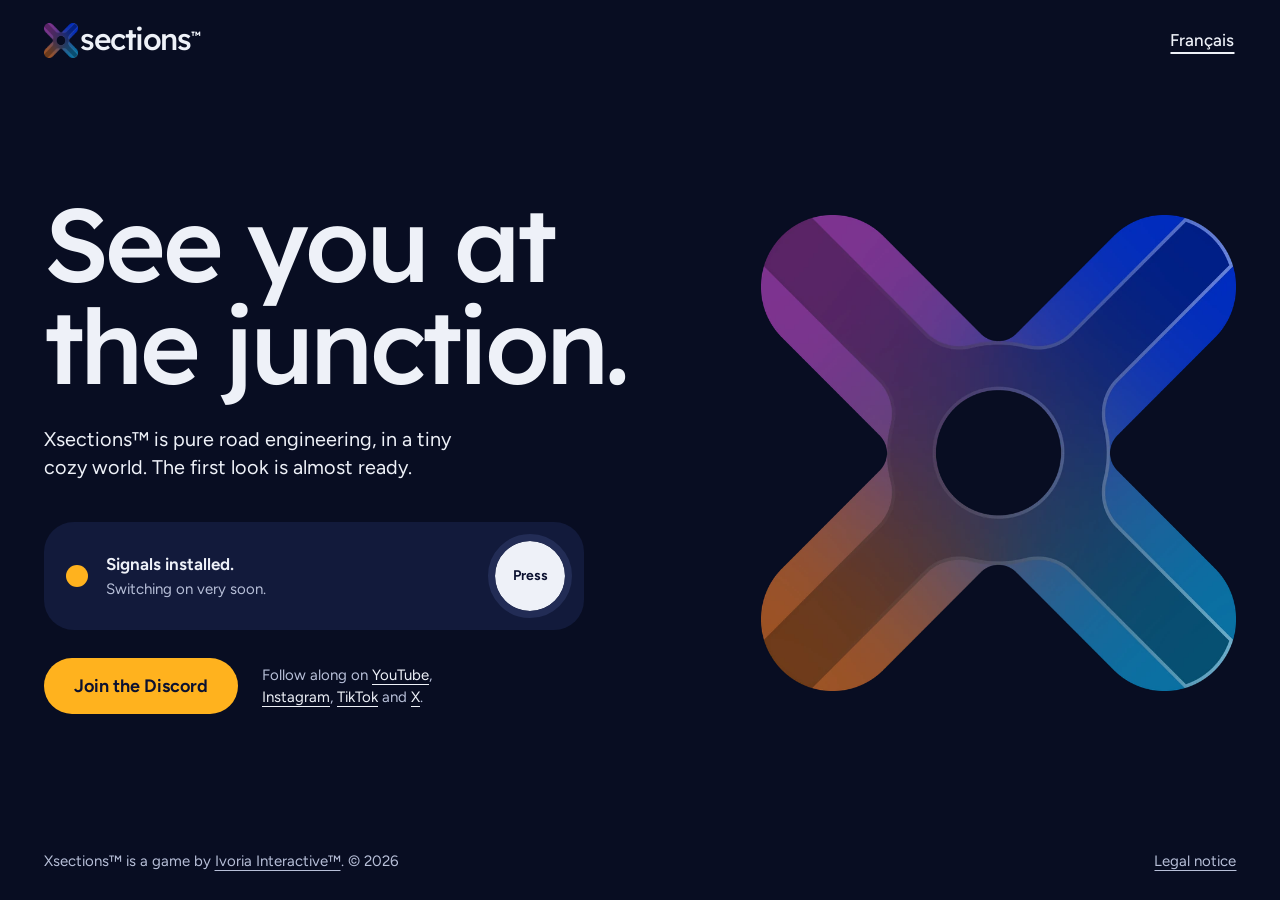
==== commit c9fc22b4: "Ajoute ™ aux marques Xsections et Ivoria Interactive Chaque mention visible des deux marques déposée" ====
--- a/index.html
+++ b/index.html
@@ -3,8 +3,8 @@
 <head>
 <meta charset="utf-8">
 <meta name="viewport" content="width=device-width, initial-scale=1, viewport-fit=cover">
-<title>Xsections · See you at the junction</title>
-<meta name="description" content="Xsections: pure road engineering, in a tiny cozy world. See you at the junction, very soon.">
+<title>Xsections™ · See you at the junction</title>
+<meta name="description" content="Xsections™: pure road engineering, in a tiny cozy world. See you at the junction, very soon.">
 <link rel="canonical" href="https://xsections.co/">
 <link rel="alternate" hreflang="en" href="https://xsections.co/">
 <link rel="alternate" hreflang="fr" href="https://xsections.co/fr/">
@@ -12,9 +12,9 @@
 <meta name="theme-color" content="#080d22">
 <meta name="color-scheme" content="dark">
 <meta property="og:type" content="website">
-<meta property="og:site_name" content="Xsections">
-<meta property="og:title" content="Xsections · See you at the junction">
-<meta property="og:description" content="Xsections: pure road engineering, in a tiny cozy world. See you at the junction, very soon.">
+<meta property="og:site_name" content="Xsections™">
+<meta property="og:title" content="Xsections™ · See you at the junction">
+<meta property="og:description" content="Xsections™: pure road engineering, in a tiny cozy world. See you at the junction, very soon.">
 <meta property="og:url" content="https://xsections.co/">
 <meta property="og:image" content="https://xsections.co/img/og-en.jpg">
 <meta property="og:image:width" content="1200">
@@ -32,6 +32,8 @@
 <style>
 @font-face { font-family: 'Lexend'; font-style: normal; font-weight: 300 700; font-display: swap; src: url(/fonts/lexend-latin-normal.woff2) format('woff2'); }
 @font-face { font-family: 'Figtree'; font-style: normal; font-weight: 400 700; font-display: swap; src: url(/fonts/figtree-latin-normal.woff2) format('woff2'); }
+/* ™ des marques déposées dans les titres et le logo : petit, calé en haut des capitales */
+.tm { font-size: max(.3em, 12px); line-height: 1; vertical-align: top; position: relative; top: .32em; margin-left: .04em; letter-spacing: 0; font-weight: 500; }
 
 /* Layout: one screen. Words and the call box on the left, the official X at full height on the
    right: the X is the junction the headline talks about. Night only (the social DA), flat fields,
@@ -69,7 +71,7 @@
 .bar { display: flex; align-items: center; justify-content: space-between; gap: 16px; padding-block: 22px; }
 .lockup { --w: 30px; display: inline-flex; align-items: center; text-decoration: none; color: var(--ink); }
 .lockup img { width: calc(var(--w) * 1.16); height: calc(var(--w) * 1.16); flex: none; }
-.lockup span { font: 500 var(--w)/.9 var(--f-head); letter-spacing: -.05em; margin-left: .06em; padding-bottom: .08em; white-space: nowrap; }
+.lockup > span { font: 500 var(--w)/.9 var(--f-head); letter-spacing: -.05em; margin-left: .06em; padding-bottom: .08em; white-space: nowrap; }
 .lang { font: 500 var(--t-body)/1 var(--f-body); text-decoration: underline; text-underline-offset: 6px; text-decoration-thickness: 2px; padding: 10px 2px; }
 .lang:hover { color: var(--signal-hi); }
 
@@ -161,13 +163,13 @@
 <body>
 <div class="page">
   <header class="bar">
-    <a class="lockup" href="/" aria-label="Xsections, home"><img src="/img/x-night-96.png" alt="" width="96" height="96"><span>sections</span></a>
+    <a class="lockup" href="/" aria-label="Xsections, home"><img src="/img/x-night-96.png" alt="" width="96" height="96"><span>sections<span class="tm">™</span></span></a>
     <a class="lang" href="/fr/" hreflang="fr" lang="fr">Français</a>
   </header>
   <main class="hero">
     <div class="copy">
       <h1>See you at the junction.</h1>
-      <p class="lead">Xsections is pure road engineering, in a tiny cozy world. The first look is almost ready.</p>
+      <p class="lead">Xsections™ is pure road engineering, in a tiny cozy world. The first look is almost ready.</p>
       <div class="callbox" role="group" aria-label="Pedestrian call box" data-state="idle" data-words="{&quot;doneT&quot;: &quot;Request received.&quot;, &quot;doneS&quot;: &quot;Wait for green. Join the Discord to see it switch.&quot;, &quot;backT&quot;: &quot;Request of {date}: still registered.&quot;, &quot;backS&quot;: &quot;Wait for green. Not long now.&quot;}">
         <span class="lamp" aria-hidden="true"></span>
         <p class="status" aria-live="polite"><strong data-l="t">Signals installed.</strong> <span data-l="s">Switching on very soon.</span></p>
@@ -181,7 +183,7 @@
     <figure class="mark"><img src="/img/x-night-800.webp" srcset="/img/x-night-800.webp 800w, /img/x-night-1600.webp 1600w" sizes="(min-width: 700px) min(38vw, 70svh, 700px), min(64vw, 340px)" width="1600" height="1600" alt="The Xsections logo: an X with a roundabout at its heart" fetchpriority="high"></figure>
   </main>
   <footer class="foot">
-    <p>Xsections is a game by <a href="https://ivoriainteractive.com/">Ivoria Interactive</a>. © 2026</p>
+    <p>Xsections™ is a game by <a href="https://ivoriainteractive.com/">Ivoria Interactive™</a>. © 2026</p>
     <a href="/legal.html">Legal notice</a>
   </footer>
 </div>
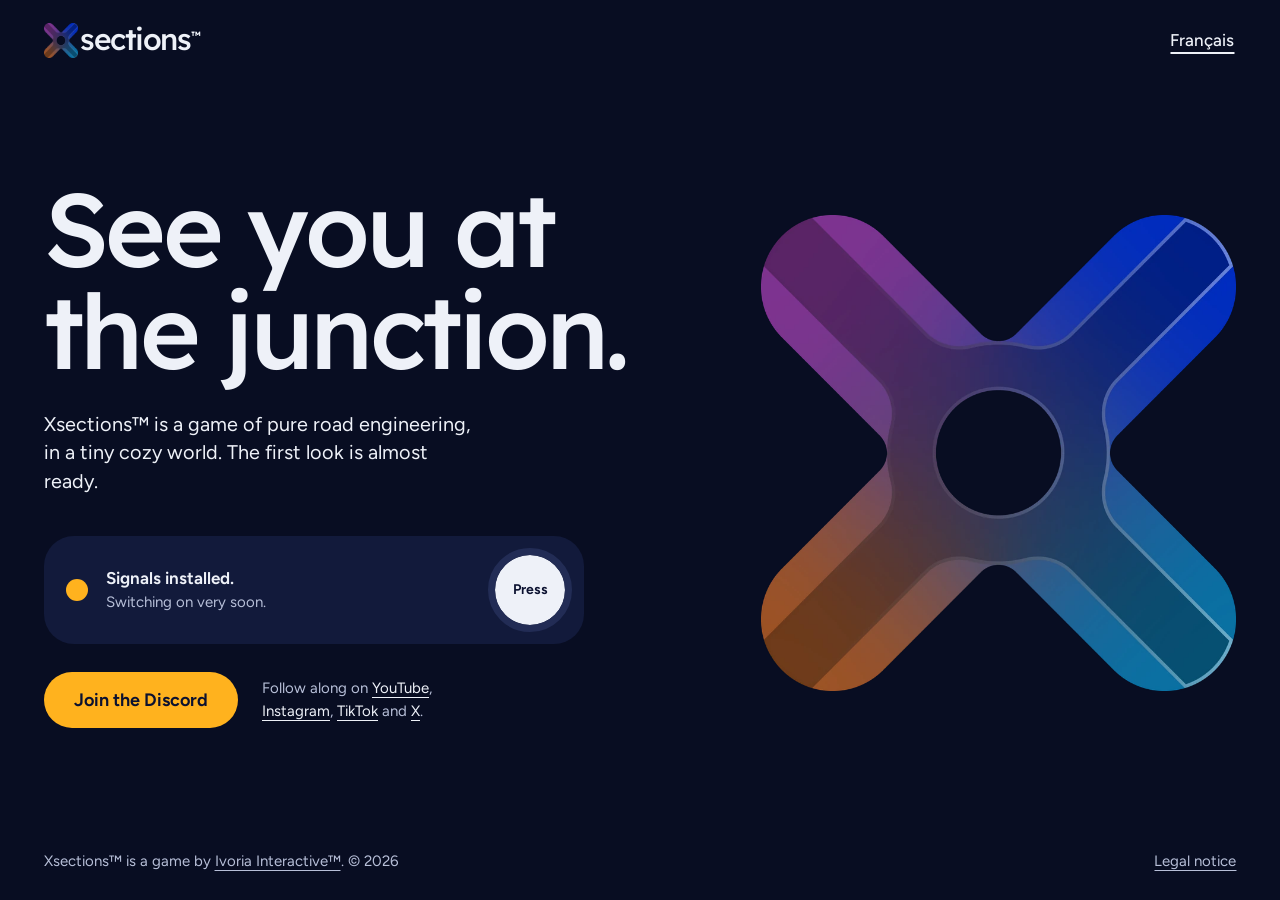
==== commit c780cdde: "SEO : titres qui disent « jeu » et données structurées xsections.co : titre de recherche et descript" ====
--- a/index.html
+++ b/index.html
@@ -3,8 +3,8 @@
 <head>
 <meta charset="utf-8">
 <meta name="viewport" content="width=device-width, initial-scale=1, viewport-fit=cover">
-<title>Xsections™ · See you at the junction</title>
-<meta name="description" content="Xsections™: pure road engineering, in a tiny cozy world. See you at the junction, very soon.">
+<title>Xsections™ · A cozy road engineering game</title>
+<meta name="description" content="Xsections™ is a cozy video game about road engineering: redesign junctions, watch real traffic flow, in a tiny world. See you at the junction, very soon.">
 <link rel="canonical" href="https://xsections.co/">
 <link rel="alternate" hreflang="en" href="https://xsections.co/">
 <link rel="alternate" hreflang="fr" href="https://xsections.co/fr/">
@@ -14,7 +14,7 @@
 <meta property="og:type" content="website">
 <meta property="og:site_name" content="Xsections™">
 <meta property="og:title" content="Xsections™ · See you at the junction">
-<meta property="og:description" content="Xsections™: pure road engineering, in a tiny cozy world. See you at the junction, very soon.">
+<meta property="og:description" content="Xsections™ is a cozy video game about road engineering: redesign junctions, watch real traffic flow, in a tiny world. See you at the junction, very soon.">
 <meta property="og:url" content="https://xsections.co/">
 <meta property="og:image" content="https://xsections.co/img/og-en.jpg">
 <meta property="og:image:width" content="1200">
@@ -29,6 +29,61 @@
 <link rel="apple-touch-icon" href="/apple-touch-icon.png">
 <link rel="manifest" href="/site.webmanifest">
 <link rel="preload" href="/fonts/lexend-latin-normal.woff2" as="font" type="font/woff2" crossorigin>
+<script type="application/ld+json">
+{
+ "@context": "https://schema.org",
+ "@graph": [
+  {
+   "@type": "WebSite",
+   "@id": "https://xsections.co/#website",
+   "name": "Xsections",
+   "url": "https://xsections.co/",
+   "inLanguage": [
+    "en",
+    "fr"
+   ],
+   "publisher": {
+    "@type": "Organization",
+    "@id": "https://ivoriainteractive.com/#organization",
+    "name": "Ivoria Interactive",
+    "url": "https://ivoriainteractive.com/"
+   }
+  },
+  {
+   "@type": "VideoGame",
+   "@id": "https://xsections.co/#game",
+   "name": "Xsections",
+   "url": "https://xsections.co/",
+   "applicationCategory": "Game",
+   "gamePlatform": "PC",
+   "genre": [
+    "Simulation",
+    "Strategy"
+   ],
+   "author": {
+    "@type": "Organization",
+    "@id": "https://ivoriainteractive.com/#organization",
+    "name": "Ivoria Interactive",
+    "url": "https://ivoriainteractive.com/"
+   },
+   "publisher": {
+    "@type": "Organization",
+    "@id": "https://ivoriainteractive.com/#organization",
+    "name": "Ivoria Interactive",
+    "url": "https://ivoriainteractive.com/"
+   },
+   "description": "Xsections is a cozy video game about road engineering: redesign junctions, watch real traffic flow, in a tiny world. See you at the junction, very soon.",
+   "image": "https://xsections.co/img/og-en.jpg",
+   "sameAs": [
+    "https://www.youtube.com/@xsections",
+    "https://www.instagram.com/xsectionsgame/",
+    "https://www.tiktok.com/@xsections",
+    "https://x.com/xsectionsgame"
+   ]
+  }
+ ]
+}
+</script>
 <style>
 @font-face { font-family: 'Lexend'; font-style: normal; font-weight: 300 700; font-display: swap; src: url(/fonts/lexend-latin-normal.woff2) format('woff2'); }
 @font-face { font-family: 'Figtree'; font-style: normal; font-weight: 400 700; font-display: swap; src: url(/fonts/figtree-latin-normal.woff2) format('woff2'); }
@@ -169,7 +224,7 @@
   <main class="hero">
     <div class="copy">
       <h1>See you at the junction.</h1>
-      <p class="lead">Xsections™ is pure road engineering, in a tiny cozy world. The first look is almost ready.</p>
+      <p class="lead">Xsections™ is a game of pure road engineering, in a tiny cozy world. The first look is almost ready.</p>
       <div class="callbox" role="group" aria-label="Pedestrian call box" data-state="idle" data-words="{&quot;doneT&quot;: &quot;Request received.&quot;, &quot;doneS&quot;: &quot;Wait for green. Join the Discord to see it switch.&quot;, &quot;backT&quot;: &quot;Request of {date}: still registered.&quot;, &quot;backS&quot;: &quot;Wait for green. Not long now.&quot;}">
         <span class="lamp" aria-hidden="true"></span>
         <p class="status" aria-live="polite"><strong data-l="t">Signals installed.</strong> <span data-l="s">Switching on very soon.</span></p>
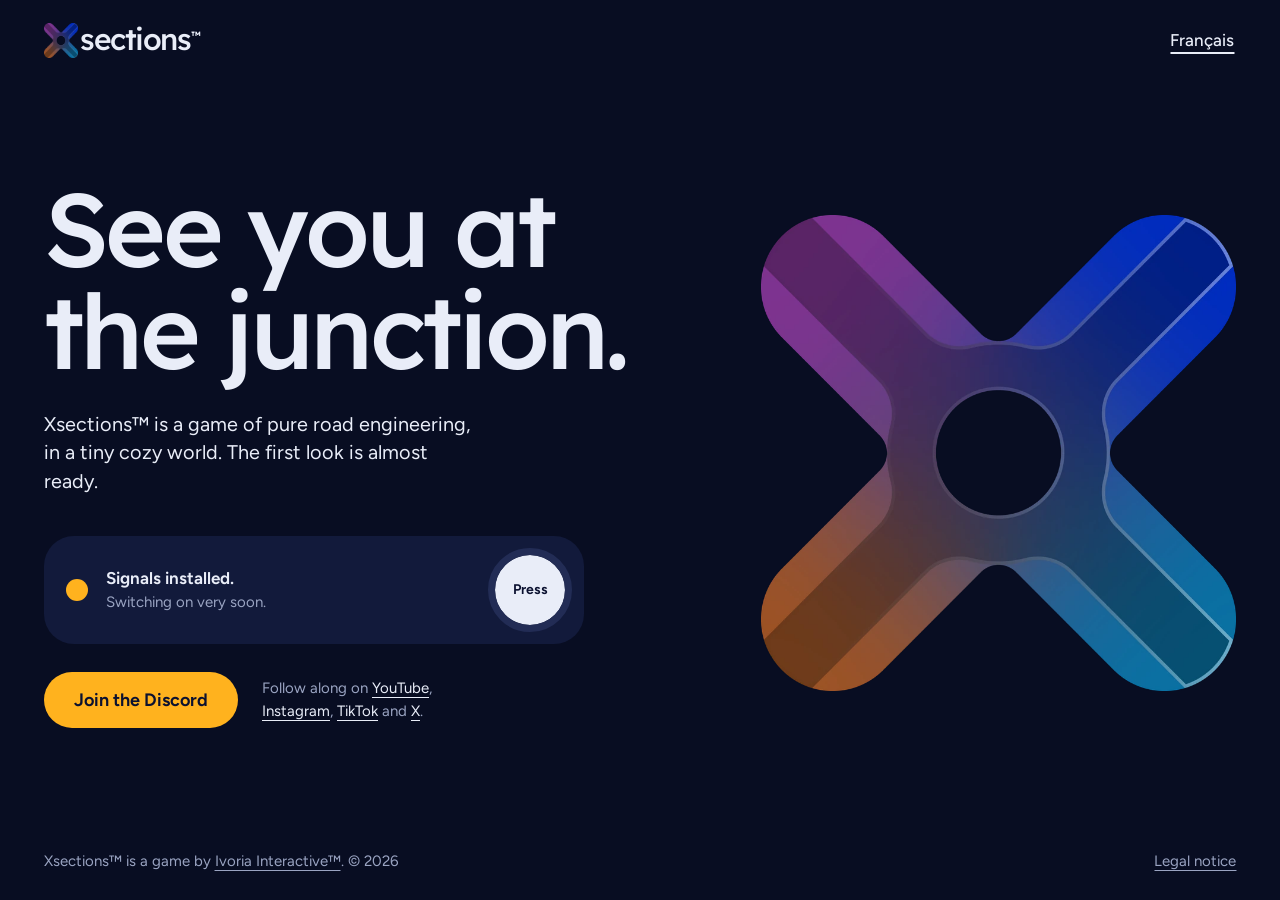
==== commit b3fb10de: "Bible de marque : blanc et gris de l'interface, « ingénierie routière » - Texte sur fond nuit : #E9E" ====
--- a/index.html
+++ b/index.html
@@ -12,7 +12,7 @@
 <meta name="theme-color" content="#080d22">
 <meta name="color-scheme" content="dark">
 <meta property="og:type" content="website">
-<meta property="og:site_name" content="Xsections™">
+<meta property="og:site_name" content="Xsections">
 <meta property="og:title" content="Xsections™ · See you at the junction">
 <meta property="og:description" content="Xsections™ is a cozy video game about road engineering: redesign junctions, watch real traffic flow, in a tiny world. See you at the junction, very soon.">
 <meta property="og:url" content="https://xsections.co/">
@@ -91,19 +91,25 @@
 .tm { font-size: max(.3em, 12px); line-height: 1; vertical-align: top; position: relative; top: .32em; margin-left: .04em; letter-spacing: 0; font-weight: 500; }
 
 /* Layout: one screen. Words and the call box on the left, the official X at full height on the
-   right: the X is the junction the headline talks about. Night only (the social DA), flat fields,
-   no lines, no shadows, no gradients. Round shapes, like the arms of the X. */
+   right: the X is the junction the headline talks about. Flat fields, no lines, no shadows, no
+   gradients. Round shapes, like the arms of the X.
+   Two looks, one layout: night (the default, the teaser as launched) and day
+   (<html data-da="day">, the trial of 10 Nov). Every value comes from the brand bible. */
 :root {
   color-scheme: dark;
   --ground: #080d22;      /* night of the brand */
   --ground-2: #121a3b;    /* one tone step: the call box */
   --ground-3: #222c55;    /* resting ring of the push button */
-  --ink: #eef1f8;
-  --ink-2: #b7bfd8;       /* secondary notes only */
+  --ink: #e9edf8;         /* the white of the game's interface (bible, 10 Nov) */
+  --ink-2: #9aa4c2;       /* secondary notes only: the grey of the game's interface */
   --signal: #ffb21e;      /* French traffic-signal amber: the action and the lamp */
   --signal-hi: #ffc552;
   --signal-off: #3a3324;  /* the same lens, unlit */
   --on-signal: #0b1130;
+  --push: #e9edf8;        /* the push button: a light disc at night */
+  --push-hi: #ffffff;
+  --on-push: #0b1130;
+  --hover: #ffc552;       /* a text link under the pointer */
   --f-head: 'Lexend', system-ui, -apple-system, 'Segoe UI', sans-serif;
   --f-body: 'Figtree', system-ui, -apple-system, 'Segoe UI', sans-serif;
   --t-lead: clamp(19px, 1.55vw, 23px);
@@ -111,6 +117,19 @@
   --t-small: 15px;
   --gut: clamp(16px, 3.4vw, 48px);
   --ease: cubic-bezier(.16, 1, .3, 1);
+}
+:root[data-da="day"] {
+  color-scheme: light;
+  --ground: #edf2e8;      /* the day ground of the brand */
+  --ground-2: #fdfbf6;    /* the call box: the white of the day logotype's ground */
+  --ground-3: #edf2e8;    /* resting ring of the push button: the page ground again */
+  --ink: #1b2232;
+  --ink-2: #586176;
+  --signal-off: #e6dfcd;  /* the unlit lens, by day */
+  --push: #1b2232;        /* the push button: an ink disc by day */
+  --push-hi: #2b3550;
+  --on-push: #fdfbf6;
+  --hover: #2c6bcc;       /* the day link blue */
 }
 * { box-sizing: border-box; }
 html { background: var(--ground); -webkit-text-size-adjust: 100%; }
@@ -128,7 +147,7 @@
 .lockup img { width: calc(var(--w) * 1.16); height: calc(var(--w) * 1.16); flex: none; }
 .lockup > span { font: 500 var(--w)/.9 var(--f-head); letter-spacing: -.05em; margin-left: .06em; padding-bottom: .08em; white-space: nowrap; }
 .lang { font: 500 var(--t-body)/1 var(--f-body); text-decoration: underline; text-underline-offset: 6px; text-decoration-thickness: 2px; padding: 10px 2px; }
-.lang:hover { color: var(--signal-hi); }
+.lang:hover { color: var(--hover); }
 
 .hero {
   display: grid; grid-template-columns: minmax(0, 7fr) minmax(0, 5fr); align-items: center;
@@ -153,11 +172,11 @@
 .status span { display: block; color: var(--ink-2); font-size: var(--t-small); }
 .push {
   width: 84px; height: 84px; border-radius: 50%; cursor: pointer; padding: 0;
-  border: 7px solid var(--ground-3); background: var(--ink) padding-box; /* the border is the lit ring */
-  color: var(--on-signal); font: 650 14px/1 var(--f-body); display: grid; place-items: center;
+  border: 7px solid var(--ground-3); background: var(--push) padding-box; /* the border is the lit ring */
+  color: var(--on-push); font: 650 14px/1 var(--f-body); display: grid; place-items: center;
   transition: transform .18s var(--ease), background-color .2s ease, border-color .25s ease;
 }
-.push:hover { background-color: #ffffff; }
+.push:hover { background-color: var(--push-hi); }
 .push:active { transform: scale(.93); }
 .push:focus-visible { outline-offset: 4px; border-radius: 50%; }
 .callbox[data-state="done"] .push, .callbox[data-state="back"] .push { border-color: var(--signal); }
@@ -174,7 +193,7 @@
 .btn:active { transform: scale(.97); }
 .follow { margin: 0; color: var(--ink-2); font-size: var(--t-small); max-width: 30ch; text-wrap: balance; }
 .follow a { color: var(--ink); text-underline-offset: 4px; }
-.follow a:hover { color: var(--signal-hi); }
+.follow a:hover { color: var(--hover); }
 
 .mark { margin: 0; justify-self: end; width: 100%; max-width: min(100%, 70svh, 700px); }
 .mark img { display: block; width: 100%; height: auto; }
@@ -225,7 +244,7 @@
     <div class="copy">
       <h1>See you at the junction.</h1>
       <p class="lead">Xsections™ is a game of pure road engineering, in a tiny cozy world. The first look is almost ready.</p>
-      <div class="callbox" role="group" aria-label="Pedestrian call box" data-state="idle" data-words="{&quot;doneT&quot;: &quot;Request received.&quot;, &quot;doneS&quot;: &quot;Wait for green. Join the Discord to see it switch.&quot;, &quot;backT&quot;: &quot;Request of {date}: still registered.&quot;, &quot;backS&quot;: &quot;Wait for green. Not long now.&quot;}">
+      <div class="callbox" role="group" aria-label="Signal call box" data-state="idle" data-words="{&quot;doneT&quot;: &quot;Request received.&quot;, &quot;doneS&quot;: &quot;Wait for green. Join the Discord to see it switch.&quot;, &quot;backT&quot;: &quot;Request of {date}: still registered.&quot;, &quot;backS&quot;: &quot;Wait for green. Not long now.&quot;}">
         <span class="lamp" aria-hidden="true"></span>
         <p class="status" aria-live="polite"><strong data-l="t">Signals installed.</strong> <span data-l="s">Switching on very soon.</span></p>
         <button class="push" type="button" aria-pressed="false" aria-label="Press the call button">Press</button>
